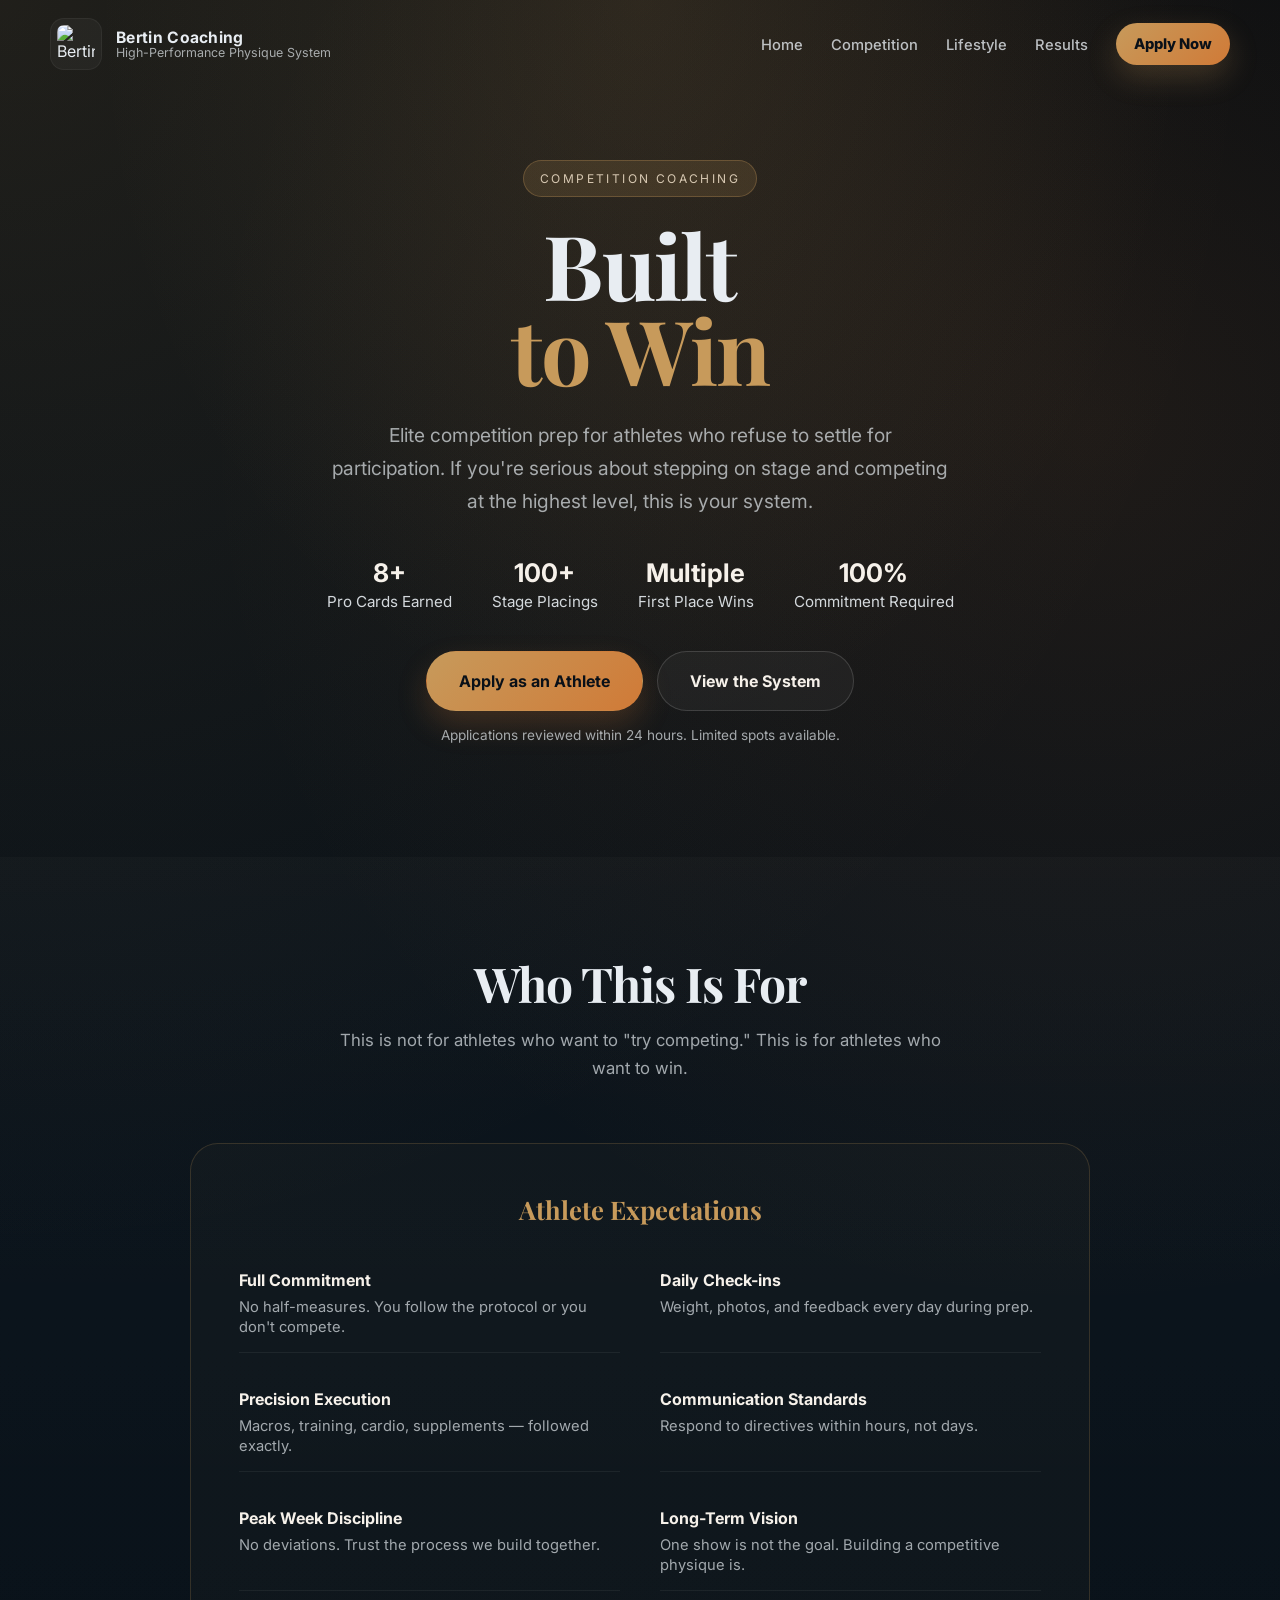
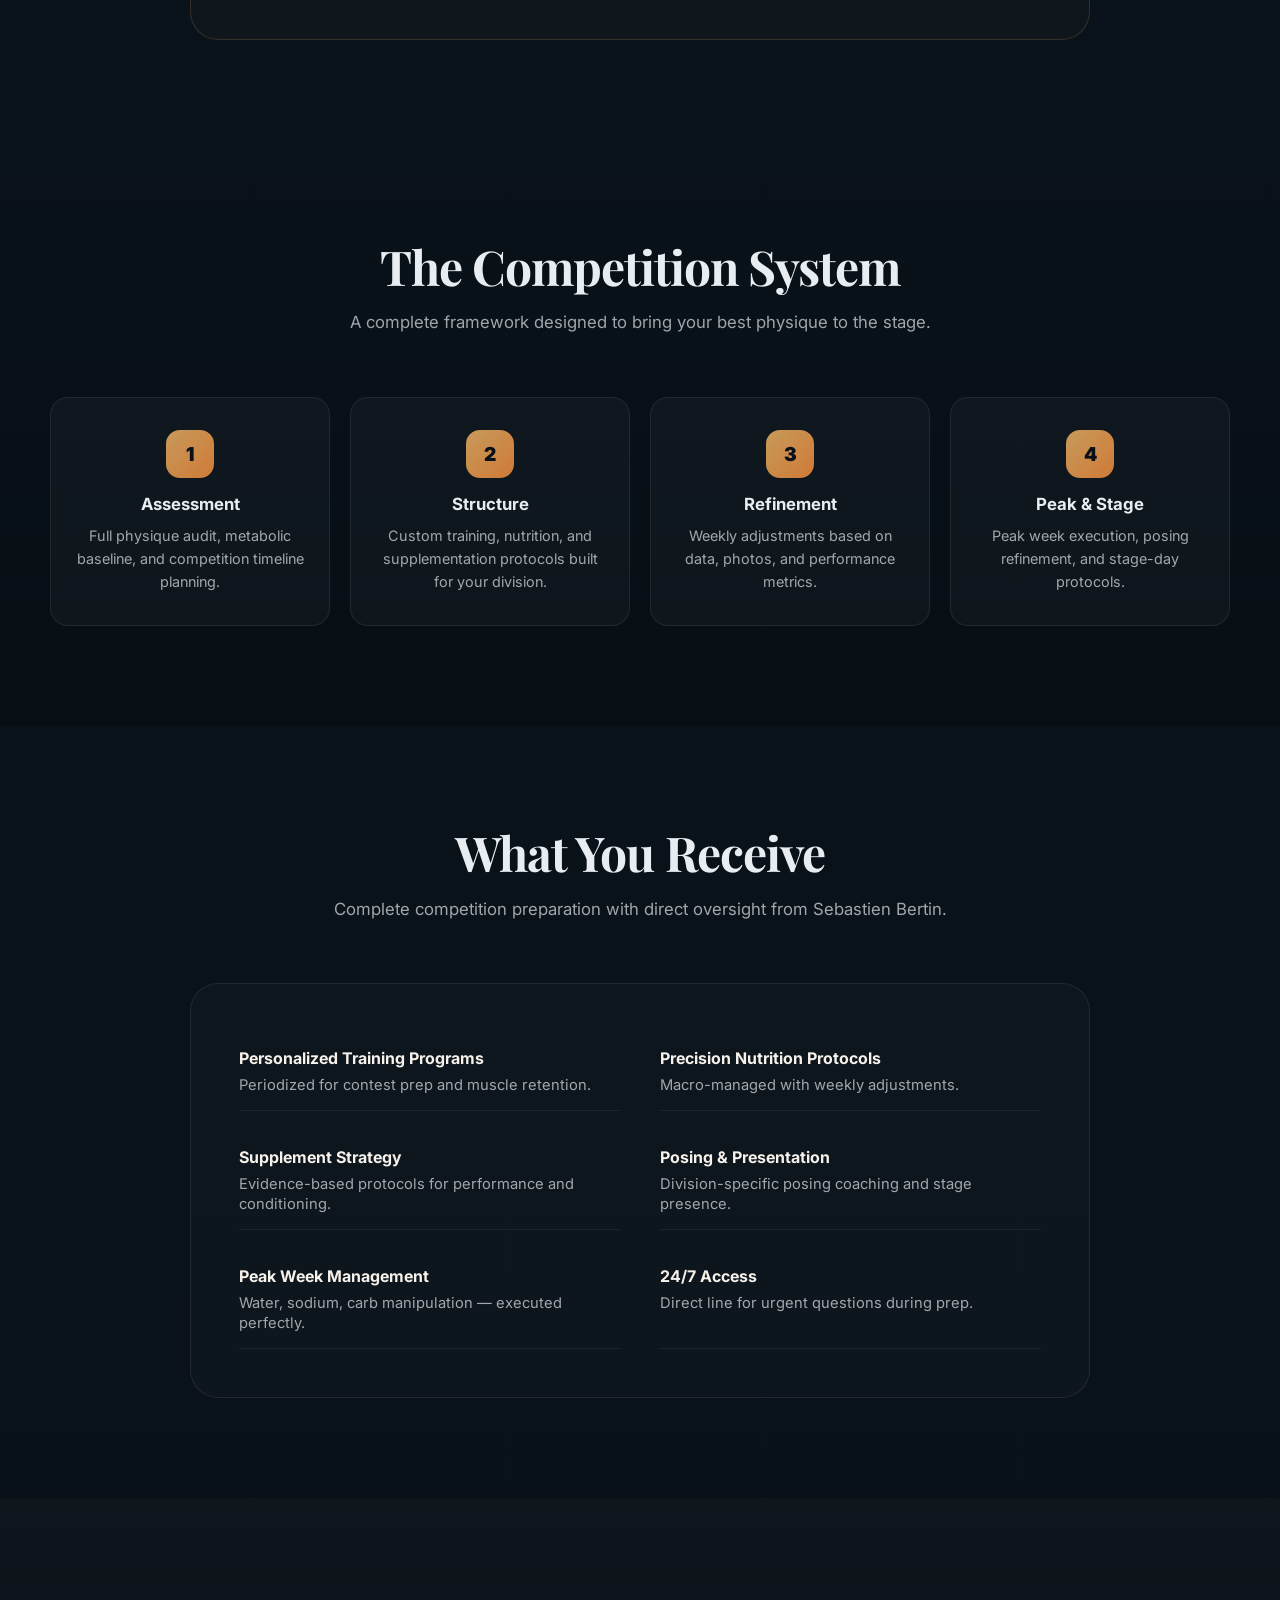
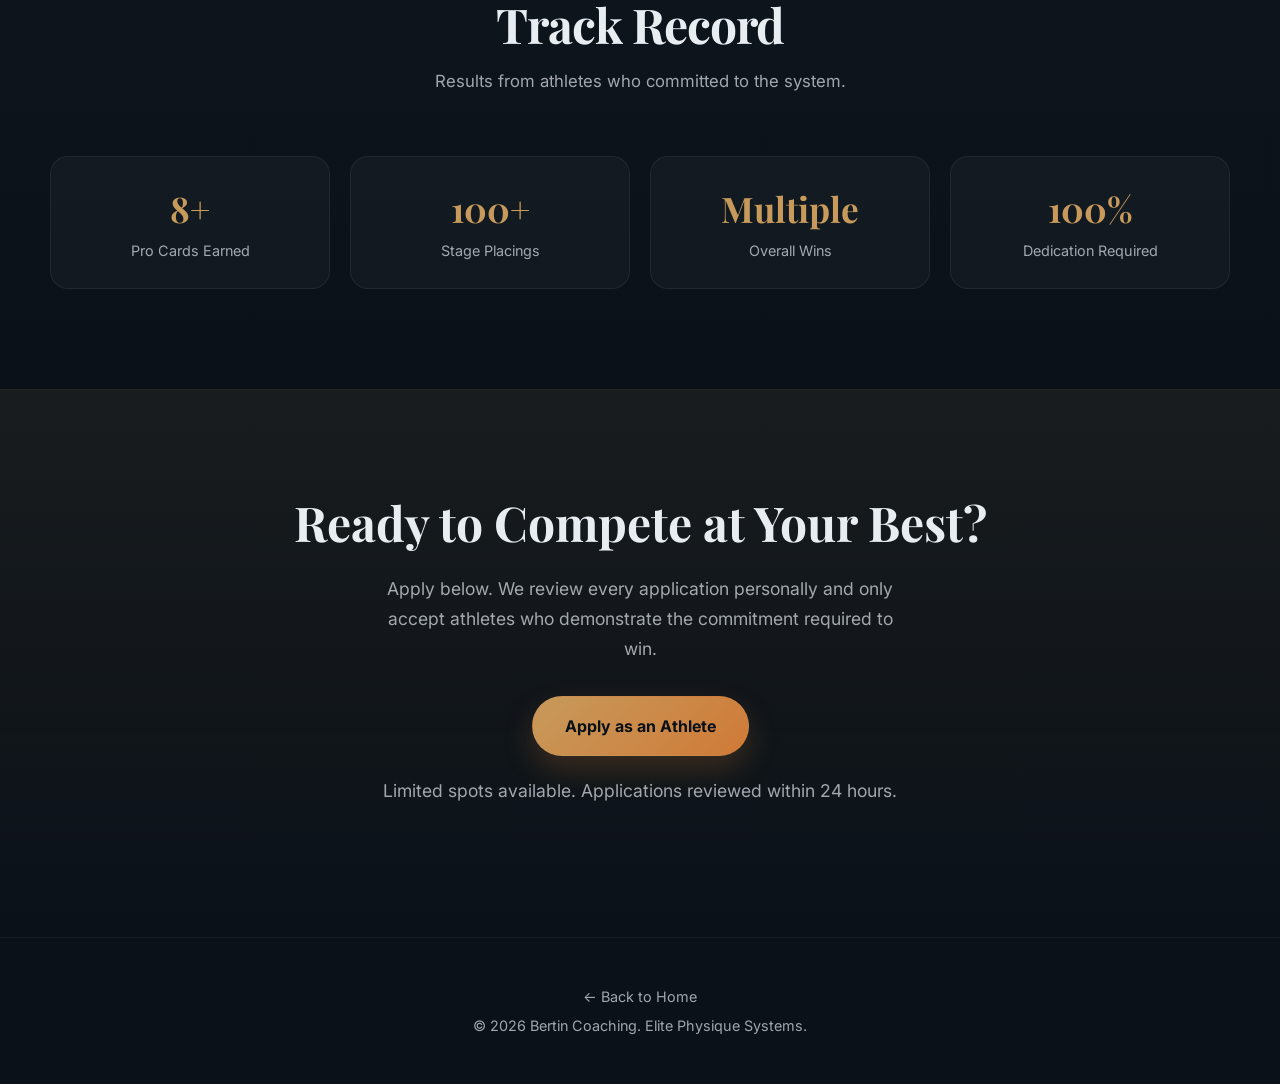
==== competition/index.html @ 65e05b38 "Homepage rewrite + new site structure Agent: Alfie Requested by: Lola Summary: Complete homepage rew" ====
<!DOCTYPE html>
<html lang="en">
<head>
  <meta charset="UTF-8" />
  <meta name="viewport" content="width=device-width, initial-scale=1.0" />
  <title>Competition Coaching | Bertin Coaching - Built to Win</title>
  <meta name="description" content="Elite competition prep coaching for athletes who want to win. Stage-ready results with direct oversight from Sebastien Bertin. Applications reviewed within 24 hours." />
  <link rel="preconnect" href="https://fonts.googleapis.com" />
  <link rel="preconnect" href="https://fonts.gstatic.com" crossorigin />
  <link href="https://fonts.googleapis.com/css2?family=Inter:wght@400;500;600;700;800&family=Playfair+Display:wght@600;700;800&display=swap" rel="stylesheet" />
  <style>
    :root {
      --bg: #071018;
      --bg-soft: #0d1821;
      --panel: #111f2b;
      --line: rgba(255,255,255,0.08);
      --cream: #f6f1ea;
      --sand: #d7c8b2;
      --text: #e8edf2;
      --muted: rgba(232,237,242,0.68);
      --gold: #c79a5b;
      --copper: #d07a37;
      --radius: 28px;
      --headline: 'Playfair Display',serif;
      --body: 'Inter',system-ui,sans-serif;
    }
    *,*::before,*::after{box-sizing:border-box}
    html{scroll-behavior:smooth}
    body{margin:0;font-family:var(--body);color:var(--text);background:radial-gradient(circle at top left,rgba(199,154,91,0.14),transparent 28%),radial-gradient(circle at 85% 10%,rgba(208,122,55,0.12),transparent 22%),linear-gradient(180deg,#050b10 0%,#09121a 30%,#0a1118 100%);overflow-x:hidden}
    img{display:block;width:100%;height:auto}
    a{color:inherit;text-decoration:none}
    button{font:inherit;cursor:pointer}
    .container{width:min(1180px,calc(100% - 40px));margin:0 auto}
    .nav{position:fixed;inset:0 0 auto 0;z-index:50;padding:18px 0;transition:background .25s,border-color .25s,box-shadow .25s}
    .nav.scrolled{background:rgba(7,16,24,0.92);backdrop-filter:blur(18px);box-shadow:0 10px 40px rgba(0,0,0,0.24);border-bottom:1px solid rgba(255,255,255,0.06)}
    .nav-inner{width:min(1180px,calc(100% - 40px));margin:0 auto;display:flex;align-items:center;justify-content:space-between;gap:18px}
    .logo{display:inline-flex;align-items:center;gap:14px;min-width:0}
    .logo img{width:52px;height:52px;object-fit:contain;border-radius:14px;background:rgba(255,255,255,0.04);padding:6px;border:1px solid rgba(255,255,255,0.05)}
    .brand-copy{display:flex;flex-direction:column;line-height:1.1;min-width:0}
    .brand-copy strong{font-size:0.98rem;letter-spacing:0.02em}
    .brand-copy span{font-size:0.78rem;color:var(--muted)}
    .nav-links{display:flex;align-items:center;gap:28px;list-style:none;margin:0;padding:0}
    .nav-links a{color:rgba(232,237,242,0.78);font-size:0.92rem;font-weight:500;transition:color .2s}
    .nav-links a:hover{color:var(--cream)}
    .nav-cta{display:inline-flex;align-items:center;justify-content:center;padding:12px 18px;border-radius:999px;background:linear-gradient(135deg,var(--gold),var(--copper));color:#091018!important;font-weight:800!important;box-shadow:0 12px 30px rgba(199,154,91,0.24)}
    .btn{display:inline-flex;align-items:center;justify-content:center;min-height:54px;padding:0 26px;border-radius:999px;border:1px solid transparent;font-weight:700;font-size:0.95rem;transition:transform .2s,box-shadow .2s,background .2s;text-align:center}
    .btn:hover{transform:translateY(-2px)}
    .btn-primary{background:linear-gradient(135deg,var(--gold),var(--copper));color:#091018;box-shadow:0 14px 30px rgba(208,122,55,0.22)}
    .btn-secondary{border-color:rgba(255,255,255,0.14);background:rgba(255,255,255,0.04);color:var(--cream)}
    .btn-large{min-height:60px;padding:0 32px;font-size:1rem}
    .hero{padding:160px 0 100px;text-align:center;position:relative;background:radial-gradient(ellipse at 50% 0%,rgba(199,154,91,0.12) 0%,transparent 60%)}
    .hero-eyebrow{display:inline-flex;align-items:center;gap:10px;padding:10px 16px;border-radius:999px;background:rgba(199,154,91,0.15);border:1px solid rgba(199,154,91,0.3);color:var(--sand);font-size:0.75rem;letter-spacing:0.2em;text-transform:uppercase;margin-bottom:24px}
    .hero h1{margin:0 auto;font-family:var(--headline);font-size:clamp(3rem,7vw,6rem);line-height:1;line-height:0.95;letter-spacing:-0.02em}
    .hero h1 span{display:block;color:var(--gold)}
    .hero-subheadline{margin:28px auto 0;max-width:620px;color:var(--muted);font-size:1.2rem;line-height:1.7}
    .proof-bar{display:flex;justify-content:center;gap:40px;margin:40px 0;font-size:0.95rem;color:rgba(232,237,242,0.9)}
    .proof-bar strong{color:var(--cream);font-weight:700;display:block;font-size:1.6rem;margin-bottom:4px}
    .hero-actions{display:flex;flex-wrap:wrap;justify-content:center;gap:14px;margin-top:20px}
    .hero-note{margin-top:16px;font-size:0.85rem;color:var(--muted)}
    .section{padding:100px 0}
    .section-alt{background:linear-gradient(180deg,rgba(255,255,255,0.02),rgba(255,255,255,0))}
    .section-dark{background:linear-gradient(180deg,rgba(5,11,16,0) 0%,rgba(5,11,16,0.5) 100%)}
    .section-head{text-align:center;margin-bottom:60px}
    .section-head h2{margin:0 0 16px;font-family:var(--headline);font-size:clamp(2rem,4vw,3rem);line-height:1.1;letter-spacing:-0.02em}
    .section-head p{margin:0 auto;max-width:620px;color:var(--muted);line-height:1.7;font-size:1.05rem}
    .expectations{border:1px solid rgba(199,154,91,0.2);border-radius:var(--radius);padding:48px;max-width:900px;margin:0 auto;background:rgba(199,154,91,0.03)}
    .expectations h3{font-family:var(--headline);font-size:1.6rem;margin:0 0 28px;color:var(--gold);text-align:center}
    .exp-grid{display:grid;grid-template-columns:1fr 1fr;gap:20px 40px}
    .exp-item{padding:16px 0;border-bottom:1px solid rgba(255,255,255,0.06)}
    .exp-item strong{display:block;color:var(--cream);margin-bottom:6px;font-size:1rem}
    .exp-item span{color:var(--muted);font-size:0.92rem}
    .system-grid{display:grid;grid-template-columns:repeat(4,1fr);gap:20px}
    .system-card{padding:32px 24px;border-radius:18px;background:rgba(255,255,255,0.03);border:1px solid rgba(255,255,255,0.08);text-align:center}
    .system-card .num{width:48px;height:48px;margin:0 auto 16px;border-radius:14px;background:linear-gradient(135deg,var(--gold),var(--copper));color:#091018;font-weight:900;font-size:1.2rem;display:flex;align-items:center;justify-content:center}
    .system-card h3{margin:0 0 10px;font-size:1.05rem;font-weight:700}
    .system-card p{margin:0;color:var(--muted);font-size:0.9rem;line-height:1.6}
    .results-grid{display:grid;grid-template-columns:repeat(4,1fr);gap:20px;text-align:center;margin-top:40px}
    .result-item{padding:28px 20px;border-radius:18px;background:rgba(255,255,255,0.03);border:1px solid rgba(255,255,255,0.06)}
    .result-item strong{display:block;font-size:2.2rem;color:var(--gold);margin-bottom:8px;font-family:var(--headline)}
    .result-item span{color:var(--muted);font-size:0.9rem}
    .final-cta{padding:100px 0;text-align:center;background:linear-gradient(180deg,rgba(199,154,91,0.08) 0%,transparent 100%);border-top:1px solid rgba(199,154,91,0.15)}
    .final-cta h2{font-family:var(--headline);font-size:clamp(2rem,4vw,3rem);margin:0 0 20px}
    .final-cta p{max-width:520px;margin:0 auto 32px;color:var(--muted);font-size:1.1rem;line-height:1.7}
    footer{padding:50px 0;text-align:center;border-top:1px solid rgba(255,255,255,0.06)}
    footer p{margin:0;color:var(--muted);font-size:0.9rem}
    @media(max-width:900px){.nav-links{display:none}.menu-btn{display:flex}.exp-grid{grid-template-columns:1fr}.system-grid{grid-template-columns:1fr 1fr}.results-grid{grid-template-columns:1fr 1fr}.proof-bar{flex-direction:column;gap:20px}}
    @media(max-width:600px){.system-grid{grid-template-columns:1fr}.results-grid{grid-template-columns:1fr}.expectations{padding:32px 24px}}
  </style>
</head>
<body>
  <nav class="nav" id="nav">
    <div class="nav-inner">
      <a href="/" class="logo">
        <img src="https://assets.cdn.filesafe.space/7BACHlimOjRa4xMD4hlh/media/6939dab5169a42da3a275396.jpeg" alt="Bertin Coaching">
        <div class="brand-copy"><strong>Bertin Coaching</strong><span>High-Performance Physique System</span></div>
      </a>
      <ul class="nav-links">
        <li><a href="/">Home</a></li>
        <li><a href="/competition">Competition</a></li>
        <li><a href="/lifestyle">Lifestyle</a></li>
        <li><a href="/results">Results</a></li>
        <li><a href="#apply" class="nav-cta">Apply Now</a></li>
      </ul>
    </div>
  </nav>

  <section class="hero">
    <div class="container">
      <div class="hero-eyebrow">Competition Coaching</div>
      <h1>Built <span>to Win</span></h1>
      <p class="hero-subheadline">Elite competition prep for athletes who refuse to settle for participation. If you're serious about stepping on stage and competing at the highest level, this is your system.</p>
      <div class="proof-bar">
        <div><strong>8+</strong> Pro Cards Earned</div>
        <div><strong>100+</strong> Stage Placings</div>
        <div><strong>Multiple</strong> First Place Wins</div>
        <div><strong>100%</strong> Commitment Required</div>
      </div>
      <div class="hero-actions">
        <a href="https://bertincoaching.com/athletes-application-form" class="btn btn-primary btn-large">Apply as an Athlete</a>
        <a href="#system" class="btn btn-secondary btn-large">View the System</a>
      </div>
      <p class="hero-note">Applications reviewed within 24 hours. Limited spots available.</p>
    </div>
  </section>

  <section class="section section-alt">
    <div class="container">
      <div class="section-head">
        <h2>Who This Is For</h2>
        <p>This is not for athletes who want to "try competing." This is for athletes who want to win.</p>
      </div>
      <div class="expectations">
        <h3>Athlete Expectations</h3>
        <div class="exp-grid">
          <div class="exp-item">
            <strong>Full Commitment</strong>
            <span>No half-measures. You follow the protocol or you don't compete.</span>
          </div>
          <div class="exp-item">
            <strong>Daily Check-ins</strong>
            <span>Weight, photos, and feedback every day during prep.</span>
          </div>
          <div class="exp-item">
            <strong>Precision Execution</strong>
            <span>Macros, training, cardio, supplements — followed exactly.</span>
          </div>
          <div class="exp-item">
            <strong>Communication Standards</strong>
            <span>Respond to directives within hours, not days.</span>
          </div>
          <div class="exp-item">
            <strong>Peak Week Discipline</strong>
            <span>No deviations. Trust the process we build together.</span>
          </div>
          <div class="exp-item">
            <strong>Long-Term Vision</strong>
            <span>One show is not the goal. Building a competitive physique is.</span>
          </div>
        </div>
      </div>
    </div>
  </section>

  <section class="section section-dark" id="system">
    <div class="container">
      <div class="section-head">
        <h2>The Competition System</h2>
        <p>A complete framework designed to bring your best physique to the stage.</p>
      </div>
      <div class="system-grid">
        <div class="system-card">
          <div class="num">1</div>
          <h3>Assessment</h3>
          <p>Full physique audit, metabolic baseline, and competition timeline planning.</p>
        </div>
        <div class="system-card">
          <div class="num">2</div>
          <h3>Structure</h3>
          <p>Custom training, nutrition, and supplementation protocols built for your division.</p>
        </div>
        <div class="system-card">
          <div class="num">3</div>
          <h3>Refinement</h3>
          <p>Weekly adjustments based on data, photos, and performance metrics.</p>
        </div>
        <div class="system-card">
          <div class="num">4</div>
          <h3>Peak &amp; Stage</h3>
          <p>Peak week execution, posing refinement, and stage-day protocols.</p>
        </div>
      </div>
    </div>
  </section>

  <section class="section">
    <div class="container">
      <div class="section-head">
        <h2>What You Receive</h2>
        <p>Complete competition preparation with direct oversight from Sebastien Bertin.</p>
      </div>
      <div class="expectations" style="background:rgba(255,255,255,0.02);border-color:var(--line);">
        <div class="exp-grid">
          <div class="exp-item"><strong>Personalized Training Programs</strong><span>Periodized for contest prep and muscle retention.</span></div>
          <div class="exp-item"><strong>Precision Nutrition Protocols</strong><span>Macro-managed with weekly adjustments.</span></div>
          <div class="exp-item"><strong>Supplement Strategy</strong><span>Evidence-based protocols for performance and conditioning.</span></div>
          <div class="exp-item"><strong>Posing &amp; Presentation</strong><span>Division-specific posing coaching and stage presence.</span></div>
          <div class="exp-item"><strong>Peak Week Management</strong><span>Water, sodium, carb manipulation — executed perfectly.</span></div>
          <div class="exp-item"><strong>24/7 Access</strong><span>Direct line for urgent questions during prep.</span></div>
        </div>
      </div>
    </div>
  </section>

  <section class="section section-alt">
    <div class="container">
      <div class="section-head">
        <h2>Track Record</h2>
        <p>Results from athletes who committed to the system.</p>
      </div>
      <div class="results-grid">
        <div class="result-item"><strong>8+</strong><span>Pro Cards Earned</span></div>
        <div class="result-item"><strong>100+</strong><span>Stage Placings</span></div>
        <div class="result-item"><strong>Multiple</strong><span>Overall Wins</span></div>
        <div class="result-item"><strong>100%</strong><span>Dedication Required</span></div>
      </div>
    </div>
  </section>

  <section class="final-cta" id="apply">
    <div class="container">
      <h2>Ready to Compete at Your Best?</h2>
      <p>Apply below. We review every application personally and only accept athletes who demonstrate the commitment required to win.</p>
      <a href="https://bertincoaching.com/athletes-application-form" class="btn btn-primary btn-large">Apply as an Athlete</a>
      <p class="hero-note" style="margin-top:20px;">Limited spots available. Applications reviewed within 24 hours.</p>
    </div>
  </section>

  <footer>
    <div class="container">
      <p><a href="/">← Back to Home</a></p>
      <p style="margin-top:12px;">&copy; 2026 Bertin Coaching. Elite Physique Systems.</p>
    </div>
  </footer>

  <script>
    window.addEventListener('scroll',()=>{document.getElementById('nav').classList.toggle('scrolled',window.scrollY>20)});
  </script>
</body>
</html>
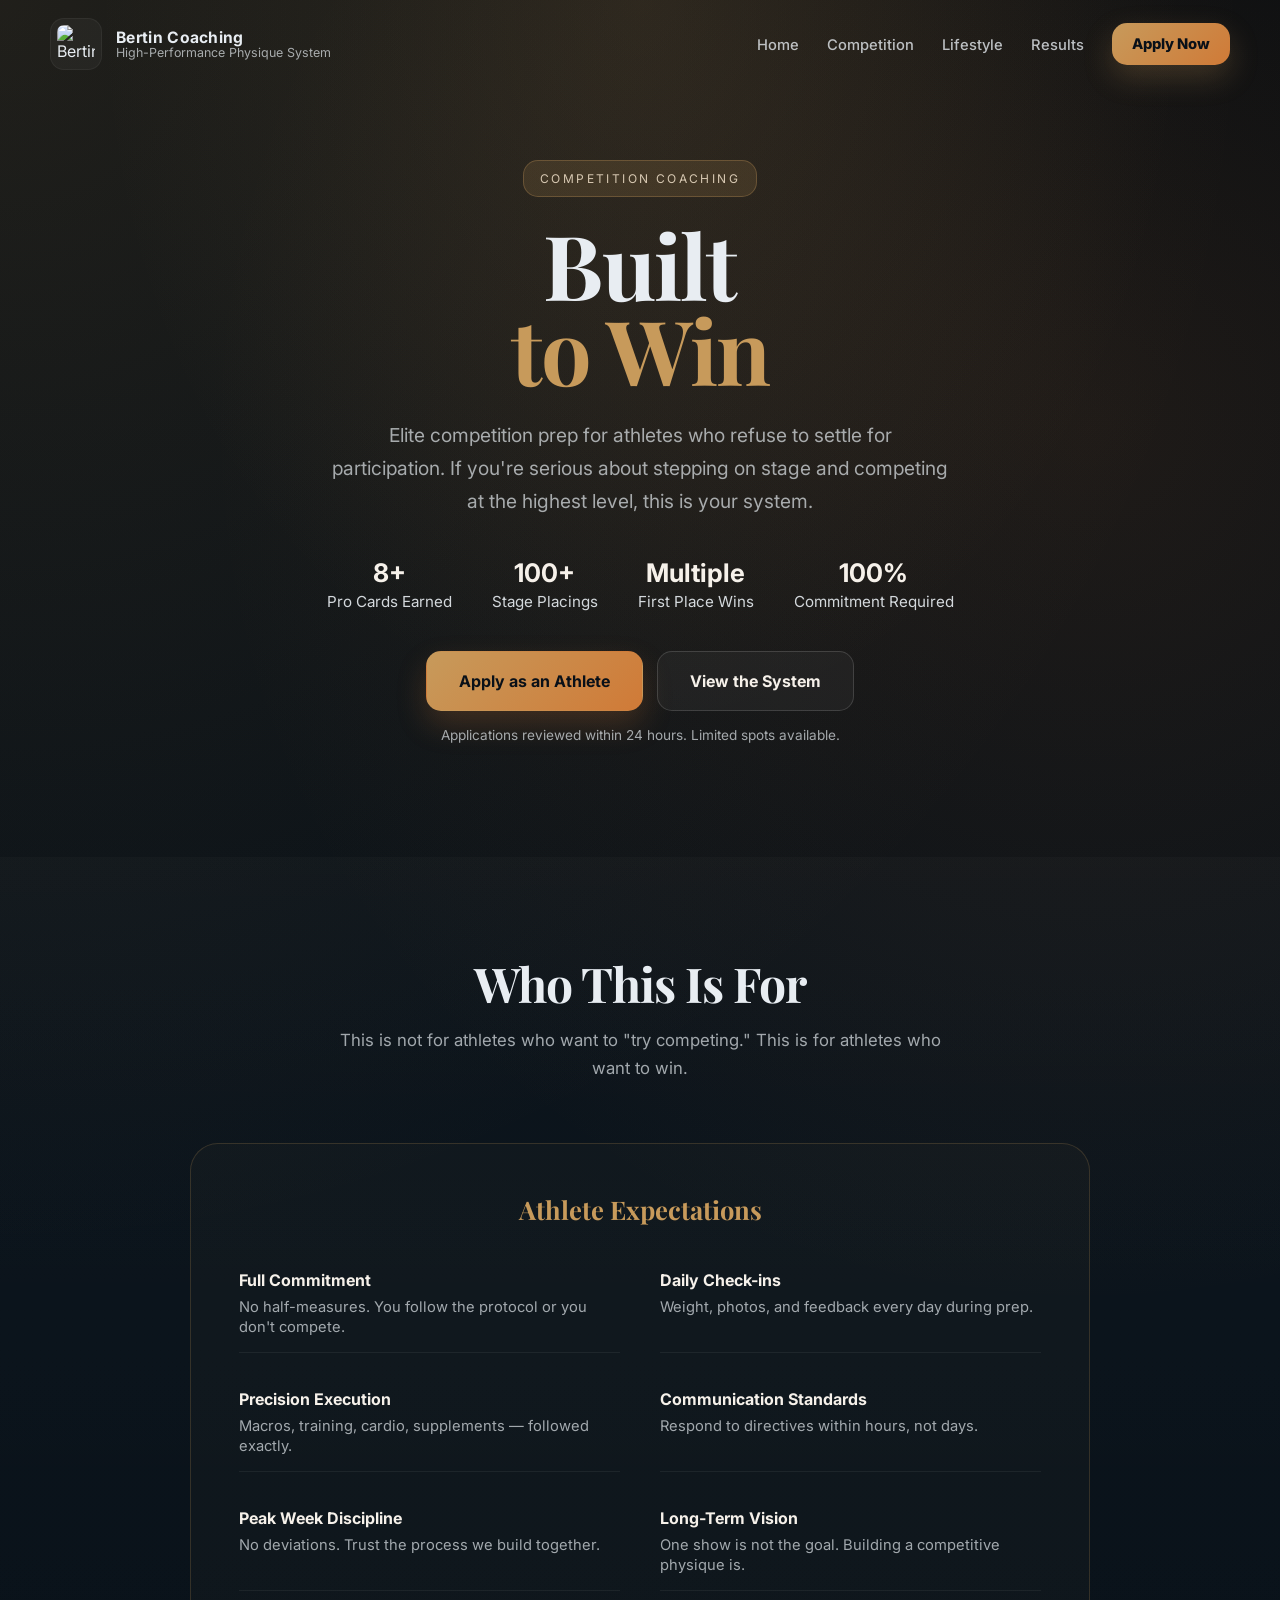
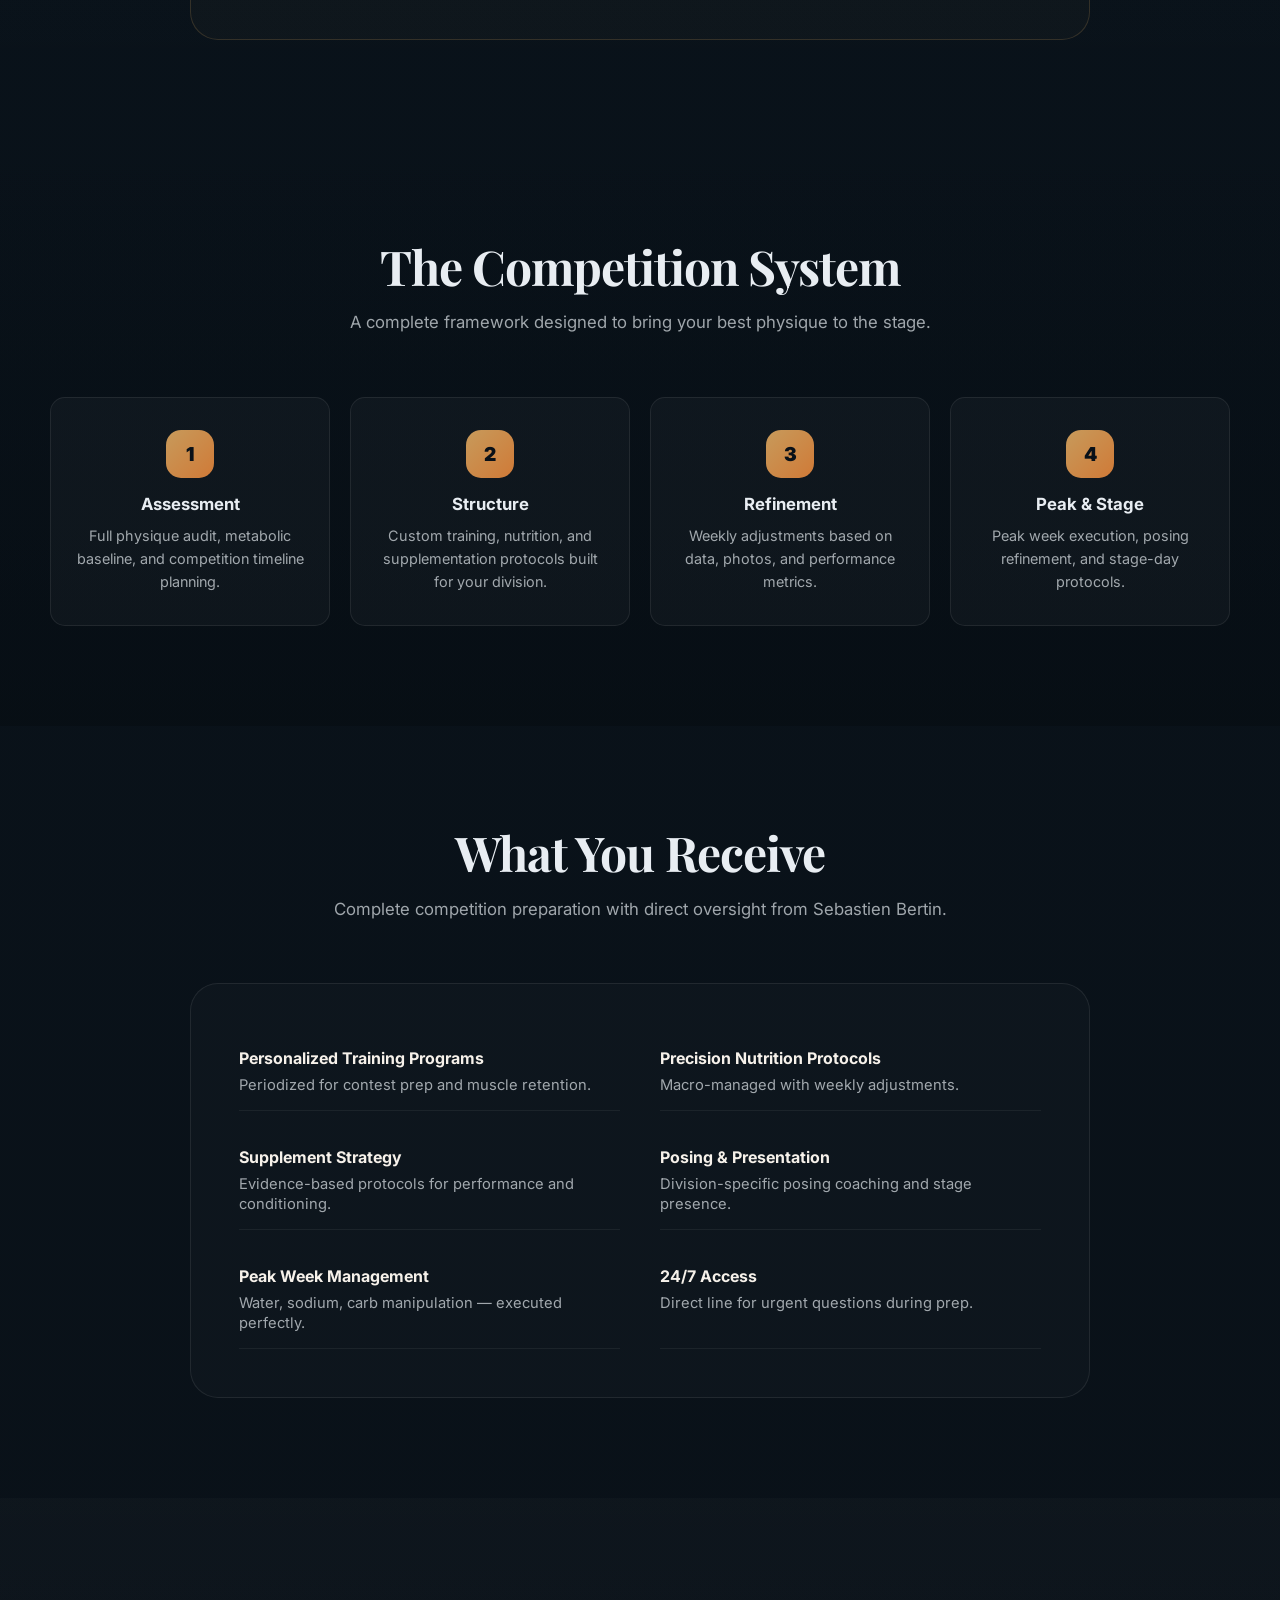
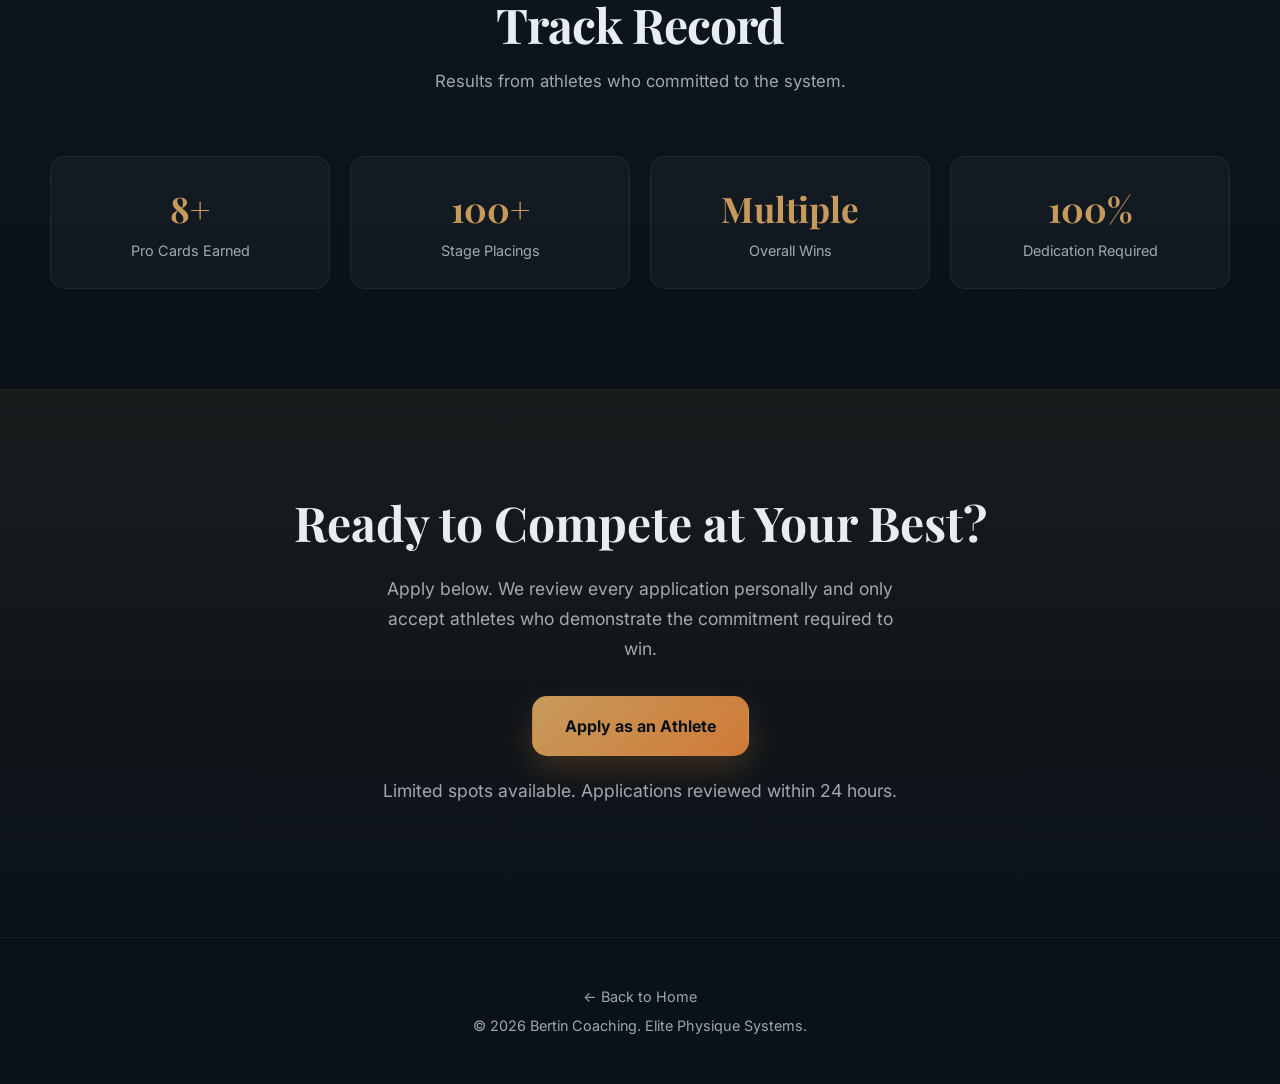
==== commit 3773b7cb: "Lifestyle page + mobile menu + button radius fixes Agent: Alfie Requested by: Lola Summary: Full lif" ====
--- a/competition/index.html
+++ b/competition/index.html
@@ -42,14 +42,14 @@
     .nav-links{display:flex;align-items:center;gap:28px;list-style:none;margin:0;padding:0}
     .nav-links a{color:rgba(232,237,242,0.78);font-size:0.92rem;font-weight:500;transition:color .2s}
     .nav-links a:hover{color:var(--cream)}
-    .nav-cta{display:inline-flex;align-items:center;justify-content:center;padding:12px 18px;border-radius:999px;background:linear-gradient(135deg,var(--gold),var(--copper));color:#091018!important;font-weight:800!important;box-shadow:0 12px 30px rgba(199,154,91,0.24)}
-    .btn{display:inline-flex;align-items:center;justify-content:center;min-height:54px;padding:0 26px;border-radius:999px;border:1px solid transparent;font-weight:700;font-size:0.95rem;transition:transform .2s,box-shadow .2s,background .2s;text-align:center}
+    .nav-cta{display:inline-flex;align-items:center;justify-content:center;padding:12px 20px;border-radius:15px;background:linear-gradient(135deg,var(--gold),var(--copper));color:#091018!important;font-weight:800!important;box-shadow:0 12px 30px rgba(199,154,91,0.24)}
+    .btn{display:inline-flex;align-items:center;justify-content:center;min-height:54px;padding:0 26px;border-radius:15px;border:1px solid transparent;font-weight:700;font-size:0.95rem;transition:transform .2s,box-shadow .2s,background .2s;text-align:center}
     .btn:hover{transform:translateY(-2px)}
     .btn-primary{background:linear-gradient(135deg,var(--gold),var(--copper));color:#091018;box-shadow:0 14px 30px rgba(208,122,55,0.22)}
     .btn-secondary{border-color:rgba(255,255,255,0.14);background:rgba(255,255,255,0.04);color:var(--cream)}
     .btn-large{min-height:60px;padding:0 32px;font-size:1rem}
     .hero{padding:160px 0 100px;text-align:center;position:relative;background:radial-gradient(ellipse at 50% 0%,rgba(199,154,91,0.12) 0%,transparent 60%)}
-    .hero-eyebrow{display:inline-flex;align-items:center;gap:10px;padding:10px 16px;border-radius:999px;background:rgba(199,154,91,0.15);border:1px solid rgba(199,154,91,0.3);color:var(--sand);font-size:0.75rem;letter-spacing:0.2em;text-transform:uppercase;margin-bottom:24px}
+    .hero-eyebrow{display:inline-flex;align-items:center;gap:10px;padding:10px 16px;border-radius:15px;background:rgba(199,154,91,0.15);border:1px solid rgba(199,154,91,0.3);color:var(--sand);font-size:0.75rem;letter-spacing:0.2em;text-transform:uppercase;margin-bottom:24px}
     .hero h1{margin:0 auto;font-family:var(--headline);font-size:clamp(3rem,7vw,6rem);line-height:1;line-height:0.95;letter-spacing:-0.02em}
     .hero h1 span{display:block;color:var(--gold)}
     .hero-subheadline{margin:28px auto 0;max-width:620px;color:var(--muted);font-size:1.2rem;line-height:1.7}
@@ -70,14 +70,20 @@
     .exp-item strong{display:block;color:var(--cream);margin-bottom:6px;font-size:1rem}
     .exp-item span{color:var(--muted);font-size:0.92rem}
     .system-grid{display:grid;grid-template-columns:repeat(4,1fr);gap:20px}
-    .system-card{padding:32px 24px;border-radius:18px;background:rgba(255,255,255,0.03);border:1px solid rgba(255,255,255,0.08);text-align:center}
-    .system-card .num{width:48px;height:48px;margin:0 auto 16px;border-radius:14px;background:linear-gradient(135deg,var(--gold),var(--copper));color:#091018;font-weight:900;font-size:1.2rem;display:flex;align-items:center;justify-content:center}
+    .system-card{padding:32px 24px;border-radius:15px;background:rgba(255,255,255,0.03);border:1px solid rgba(255,255,255,0.08);text-align:center}
+    .system-card .num{width:48px;height:48px;margin:0 auto 16px;border-radius:15px;background:linear-gradient(135deg,var(--gold),var(--copper));color:#091018;font-weight:900;font-size:1.2rem;display:flex;align-items:center;justify-content:center}
     .system-card h3{margin:0 0 10px;font-size:1.05rem;font-weight:700}
     .system-card p{margin:0;color:var(--muted);font-size:0.9rem;line-height:1.6}
     .results-grid{display:grid;grid-template-columns:repeat(4,1fr);gap:20px;text-align:center;margin-top:40px}
-    .result-item{padding:28px 20px;border-radius:18px;background:rgba(255,255,255,0.03);border:1px solid rgba(255,255,255,0.06)}
+    .result-item{padding:28px 20px;border-radius:15px;background:rgba(255,255,255,0.03);border:1px solid rgba(255,255,255,0.06)}
     .result-item strong{display:block;font-size:2.2rem;color:var(--gold);margin-bottom:8px;font-family:var(--headline)}
     .result-item span{color:var(--muted);font-size:0.9rem}
+    .menu-btn{display:none;width:44px;height:44px;border-radius:12px;border:1px solid rgba(255,255,255,0.08);background:rgba(255,255,255,0.03);color:var(--cream);flex-direction:column;justify-content:center;align-items:center;gap:4px;padding:0}
+    .menu-btn span{display:block;width:20px;height:2px;border-radius:2px;background:currentColor}
+    .mobile-menu{display:none;position:fixed;top:80px;left:20px;right:20px;background:rgba(7,16,24,0.98);border:1px solid var(--line);border-radius:15px;padding:20px;z-index:100}
+    .mobile-menu.active{display:block}
+    .mobile-menu a{display:block;padding:14px 0;color:var(--text);font-size:1rem;border-bottom:1px solid rgba(255,255,255,0.06)}
+    .mobile-menu a:last-child{border-bottom:none}
     .final-cta{padding:100px 0;text-align:center;background:linear-gradient(180deg,rgba(199,154,91,0.08) 0%,transparent 100%);border-top:1px solid rgba(199,154,91,0.15)}
     .final-cta h2{font-family:var(--headline);font-size:clamp(2rem,4vw,3rem);margin:0 0 20px}
     .final-cta p{max-width:520px;margin:0 auto 32px;color:var(--muted);font-size:1.1rem;line-height:1.7}
@@ -101,6 +107,14 @@
         <li><a href="/results">Results</a></li>
         <li><a href="#apply" class="nav-cta">Apply Now</a></li>
       </ul>
+      <button class="menu-btn" id="menuBtn" aria-label="Open menu"><span></span><span></span><span></span></button>
+    </div>
+    <div class="mobile-menu" id="mobileMenu">
+      <a href="/">Home</a>
+      <a href="/competition">Competition</a>
+      <a href="/lifestyle">Lifestyle</a>
+      <a href="/results">Results</a>
+      <a href="#apply">Apply Now</a>
     </div>
   </nav>
 
@@ -244,6 +258,10 @@
 
   <script>
     window.addEventListener('scroll',()=>{document.getElementById('nav').classList.toggle('scrolled',window.scrollY>20)});
+    const menuBtn=document.getElementById('menuBtn');
+    const mobileMenu=document.getElementById('mobileMenu');
+    menuBtn.addEventListener('click',()=>{mobileMenu.classList.toggle('active')});
+    document.addEventListener('click',(e)=>{if(!mobileMenu.contains(e.target)&&!menuBtn.contains(e.target))mobileMenu.classList.remove('active')});
   </script>
 </body>
 </html>
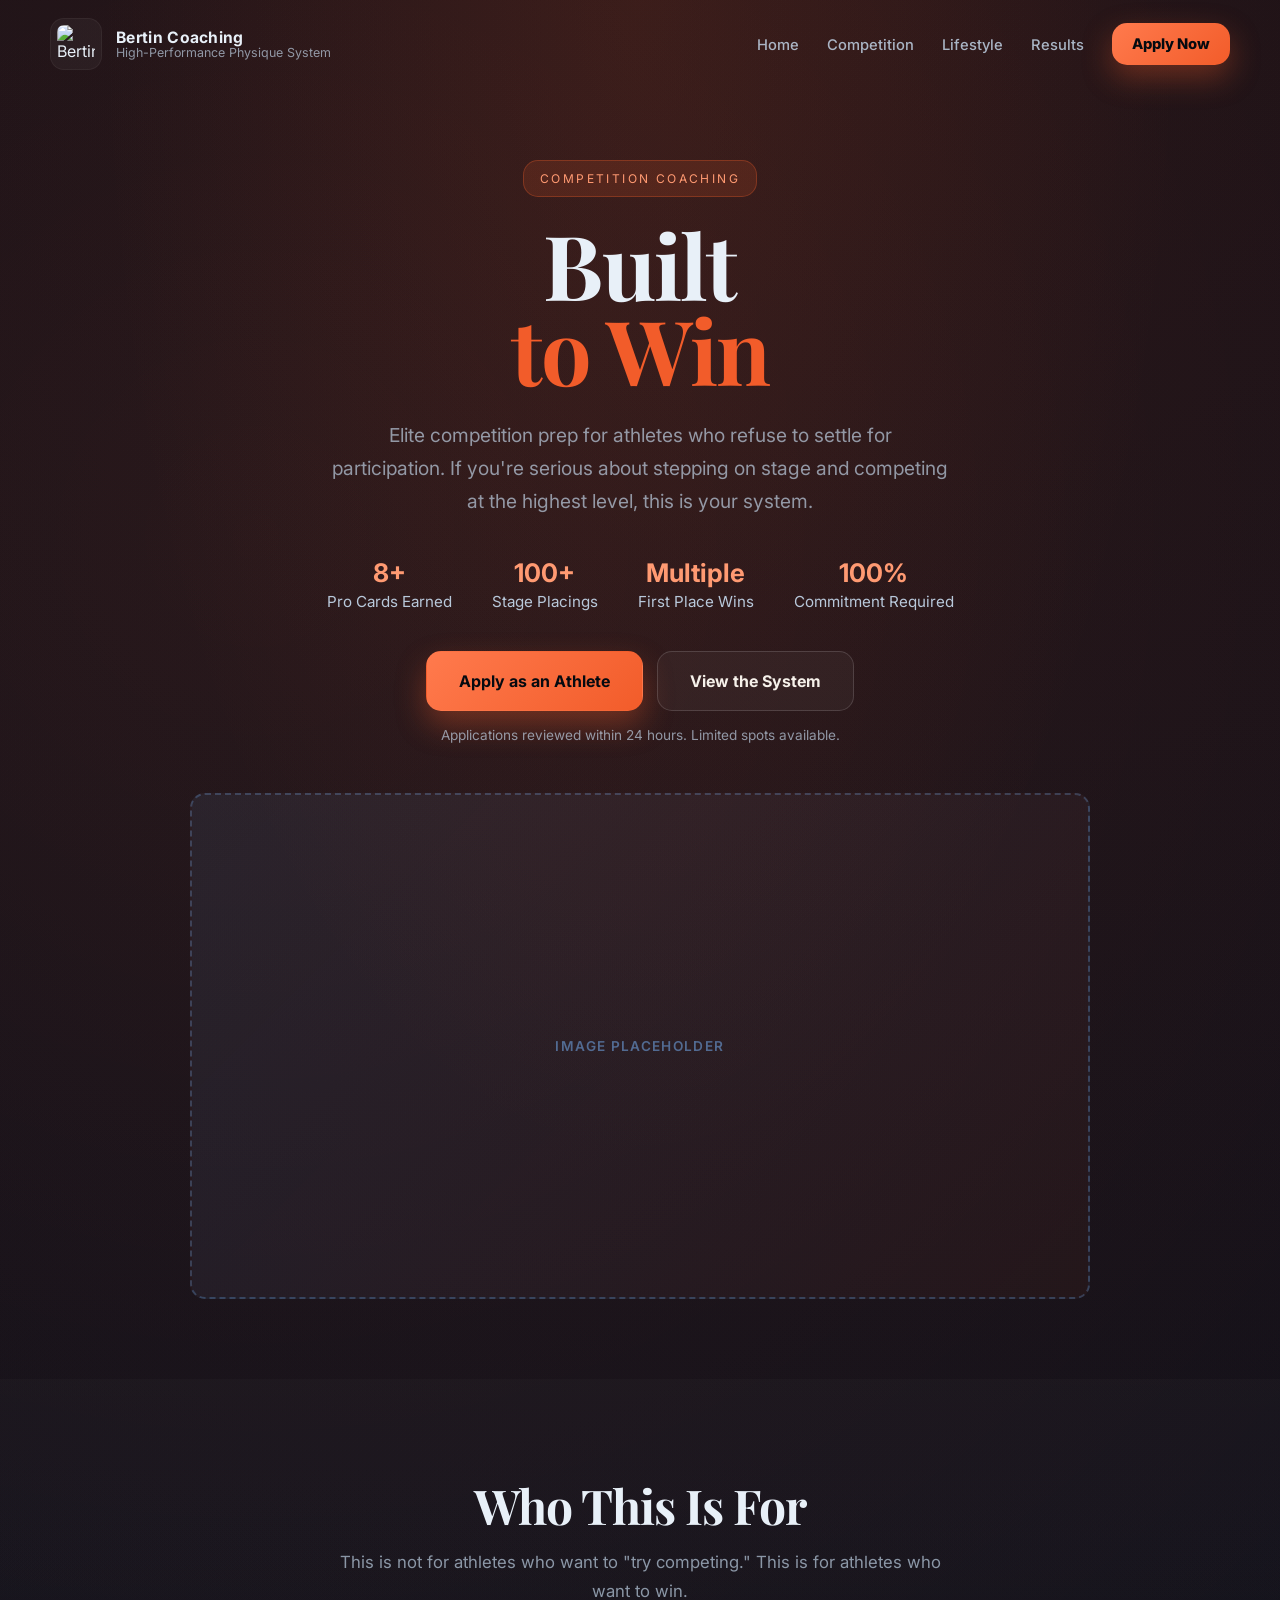
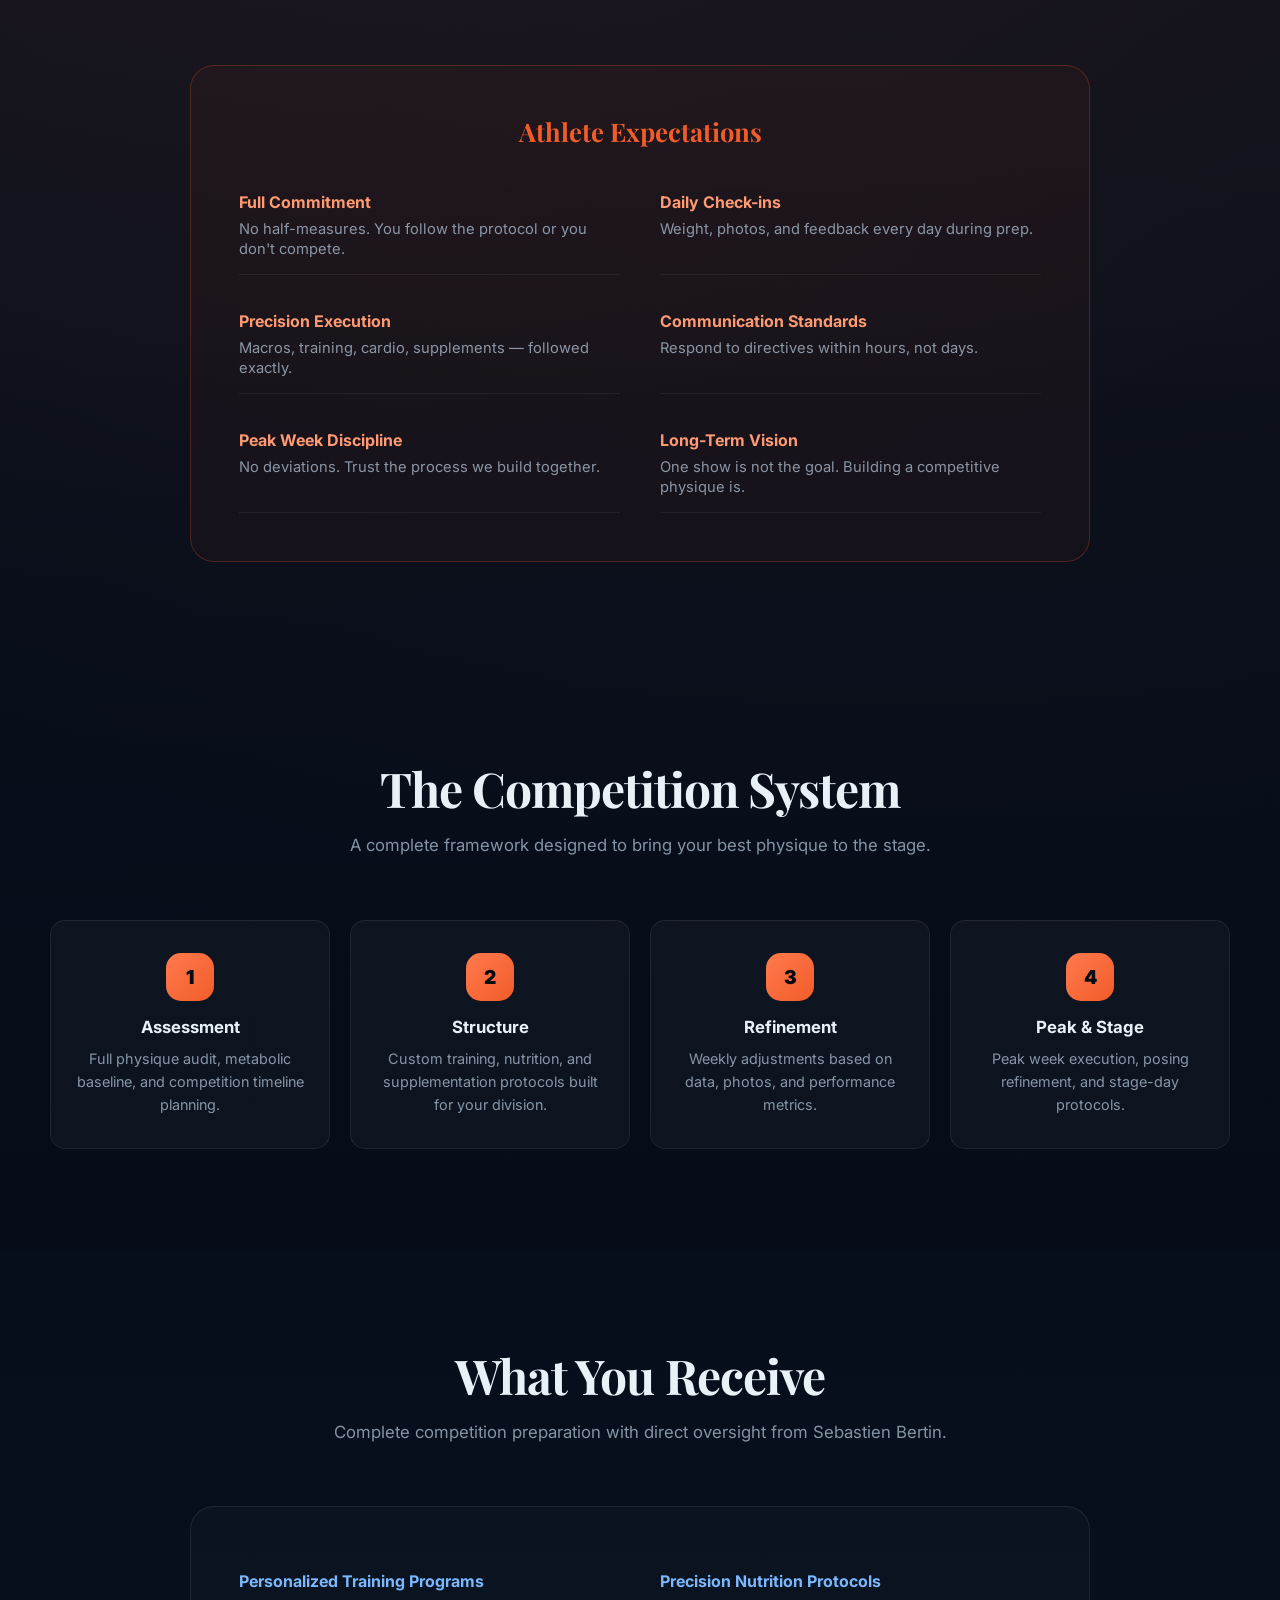
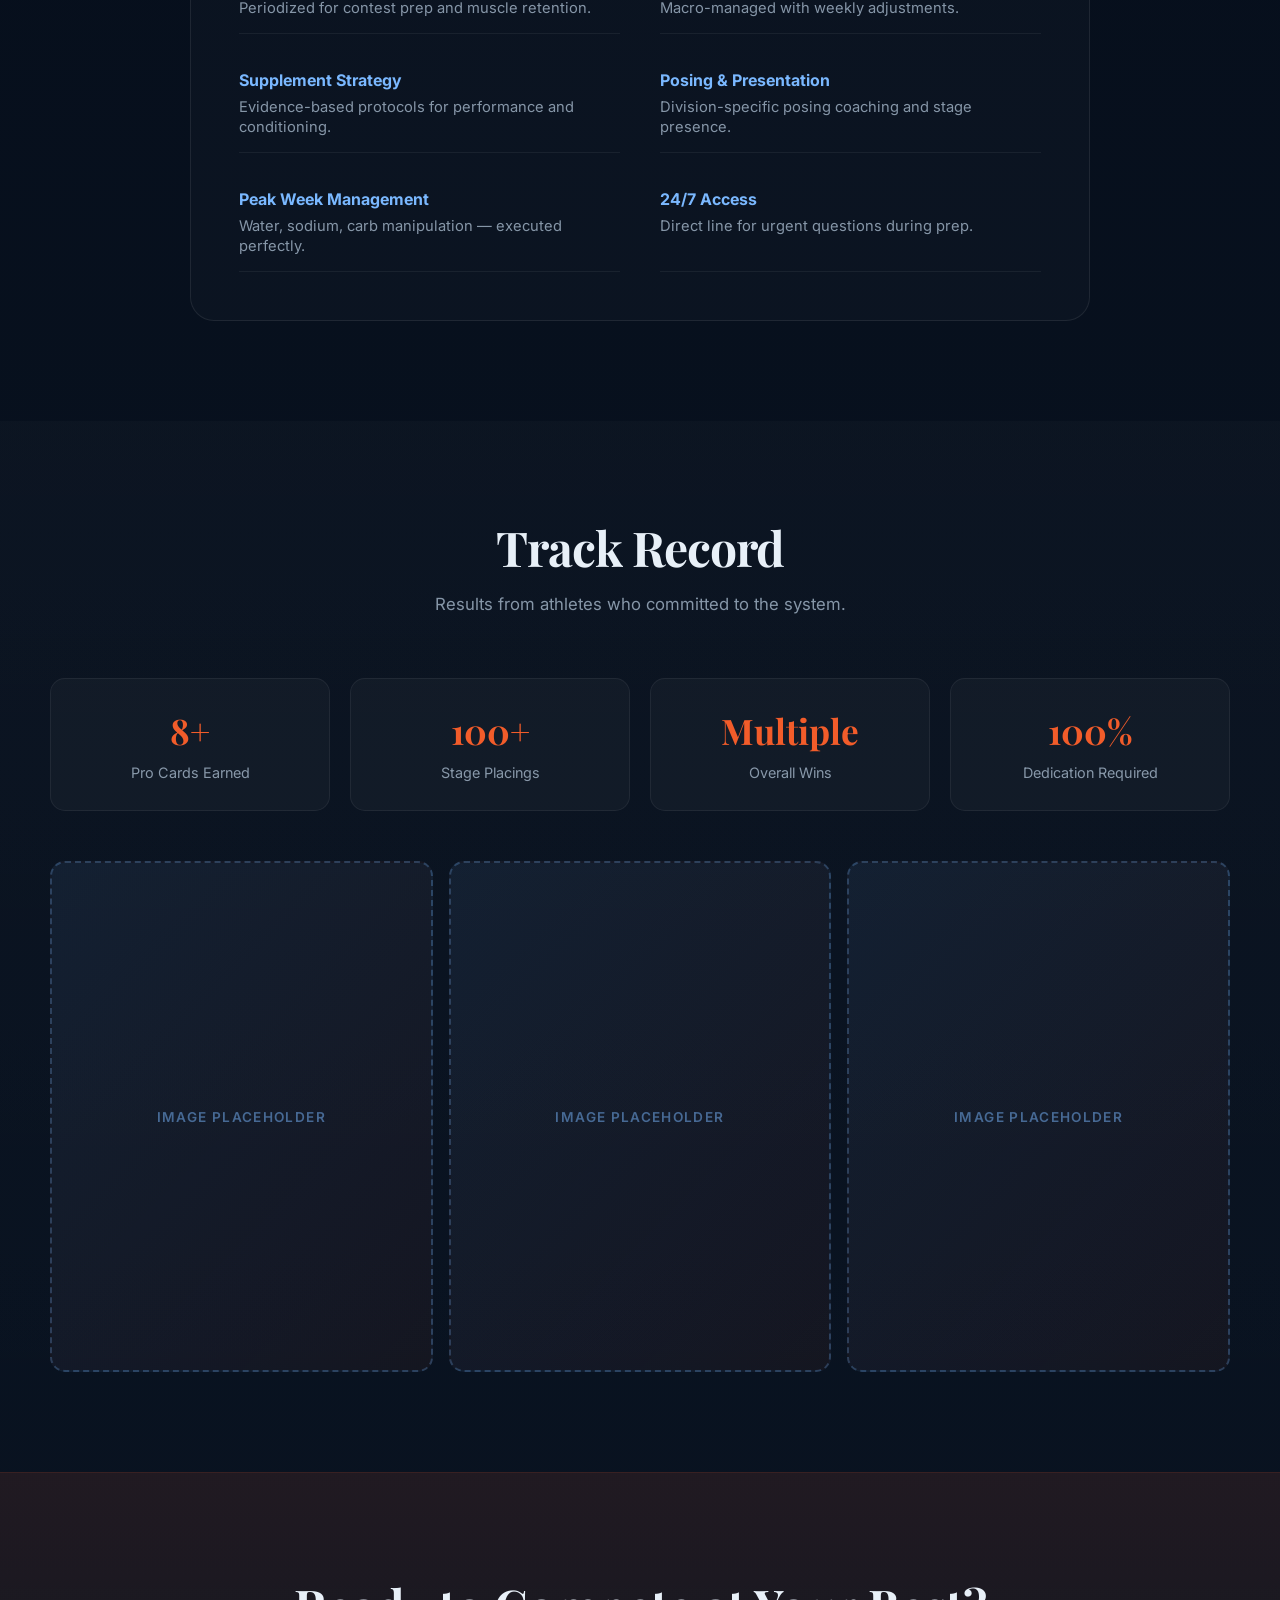
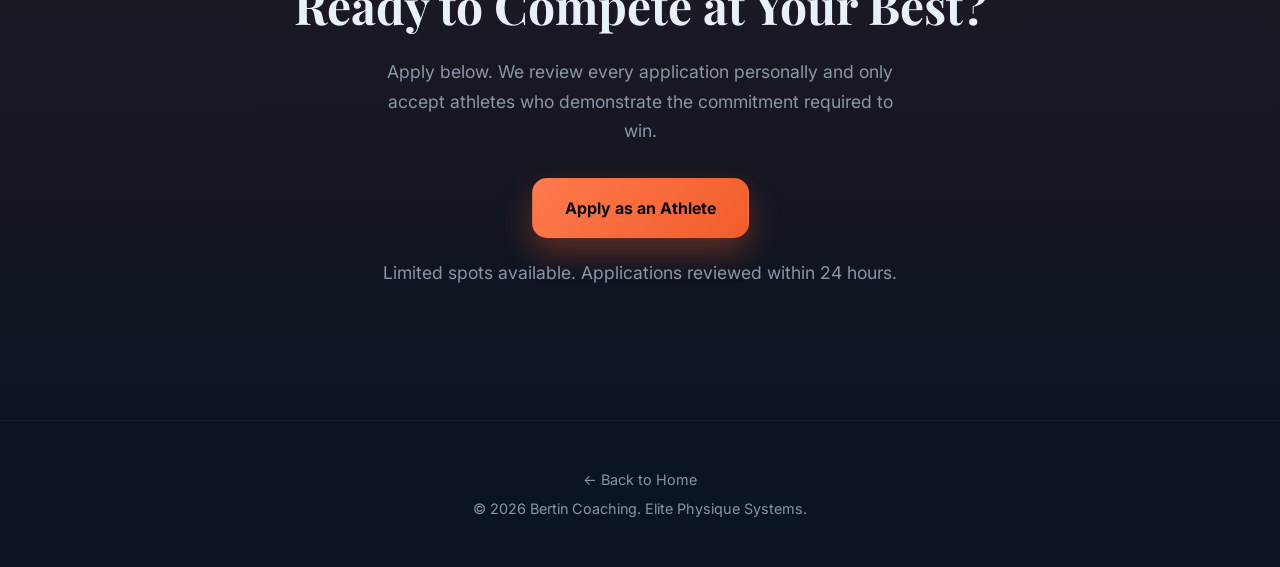
==== commit 677fd49b: "PC orange color scheme + image placeholders Agent: Alfie Requested by: Lola Summary: Updated entire " ====
--- a/competition/index.html
+++ b/competition/index.html
@@ -4,35 +4,35 @@
   <meta charset="UTF-8" />
   <meta name="viewport" content="width=device-width, initial-scale=1.0" />
   <title>Competition Coaching | Bertin Coaching - Built to Win</title>
-  <meta name="description" content="Elite competition prep coaching for athletes who want to win. Stage-ready results with direct oversight from Sebastien Bertin. Applications reviewed within 24 hours." />
+  <meta name="description" content="Elite competition prep coaching for athletes who want to win. Stage-ready results with direct oversight from Sebastien Bertin." />
   <link rel="preconnect" href="https://fonts.googleapis.com" />
   <link rel="preconnect" href="https://fonts.gstatic.com" crossorigin />
   <link href="https://fonts.googleapis.com/css2?family=Inter:wght@400;500;600;700;800&family=Playfair+Display:wght@600;700;800&display=swap" rel="stylesheet" />
   <style>
     :root {
-      --bg: #071018;
-      --bg-soft: #0d1821;
-      --panel: #111f2b;
+      --bg: #050a14;
+      --bg-soft: #0a1420;
+      --panel: #0f1a2c;
       --line: rgba(255,255,255,0.08);
       --cream: #f6f1ea;
-      --sand: #d7c8b2;
-      --text: #e8edf2;
-      --muted: rgba(232,237,242,0.68);
-      --gold: #c79a5b;
-      --copper: #d07a37;
-      --radius: 28px;
+      --text: #e8f0f8;
+      --muted: rgba(200,220,240,0.65);
+      --orange: #f25c2a;
+      --orange-light: #ff7a4d;
+      --orange-dark: #c94a1f;
+      --radius: 24px;
       --headline: 'Playfair Display',serif;
       --body: 'Inter',system-ui,sans-serif;
     }
     *,*::before,*::after{box-sizing:border-box}
     html{scroll-behavior:smooth}
-    body{margin:0;font-family:var(--body);color:var(--text);background:radial-gradient(circle at top left,rgba(199,154,91,0.14),transparent 28%),radial-gradient(circle at 85% 10%,rgba(208,122,55,0.12),transparent 22%),linear-gradient(180deg,#050b10 0%,#09121a 30%,#0a1118 100%);overflow-x:hidden}
+    body{margin:0;font-family:var(--body);color:var(--text);background:radial-gradient(circle at 70% 0%,rgba(242,92,42,0.12),transparent 50%),radial-gradient(circle at 20% 10%,rgba(255,122,77,0.08),transparent 35%),linear-gradient(180deg,#020814 0%,#050d1a 40%,#0a1422 100%);overflow-x:hidden}
     img{display:block;width:100%;height:auto}
     a{color:inherit;text-decoration:none}
     button{font:inherit;cursor:pointer}
     .container{width:min(1180px,calc(100% - 40px));margin:0 auto}
     .nav{position:fixed;inset:0 0 auto 0;z-index:50;padding:18px 0;transition:background .25s,border-color .25s,box-shadow .25s}
-    .nav.scrolled{background:rgba(7,16,24,0.92);backdrop-filter:blur(18px);box-shadow:0 10px 40px rgba(0,0,0,0.24);border-bottom:1px solid rgba(255,255,255,0.06)}
+    .nav.scrolled{background:rgba(5,10,20,0.95);backdrop-filter:blur(18px);box-shadow:0 10px 40px rgba(0,0,0,0.24);border-bottom:1px solid rgba(255,255,255,0.06)}
     .nav-inner{width:min(1180px,calc(100% - 40px));margin:0 auto;display:flex;align-items:center;justify-content:space-between;gap:18px}
     .logo{display:inline-flex;align-items:center;gap:14px;min-width:0}
     .logo img{width:52px;height:52px;object-fit:contain;border-radius:14px;background:rgba(255,255,255,0.04);padding:6px;border:1px solid rgba(255,255,255,0.05)}
@@ -40,56 +40,60 @@
     .brand-copy strong{font-size:0.98rem;letter-spacing:0.02em}
     .brand-copy span{font-size:0.78rem;color:var(--muted)}
     .nav-links{display:flex;align-items:center;gap:28px;list-style:none;margin:0;padding:0}
-    .nav-links a{color:rgba(232,237,242,0.78);font-size:0.92rem;font-weight:500;transition:color .2s}
+    .nav-links a{color:rgba(200,220,240,0.8);font-size:0.92rem;font-weight:500;transition:color .2s}
     .nav-links a:hover{color:var(--cream)}
-    .nav-cta{display:inline-flex;align-items:center;justify-content:center;padding:12px 20px;border-radius:15px;background:linear-gradient(135deg,var(--gold),var(--copper));color:#091018!important;font-weight:800!important;box-shadow:0 12px 30px rgba(199,154,91,0.24)}
+    .nav-cta{display:inline-flex;align-items:center;justify-content:center;padding:12px 20px;border-radius:15px;background:linear-gradient(135deg,var(--orange-light),var(--orange));color:#050a10!important;font-weight:800!important;box-shadow:0 12px 30px rgba(242,92,42,0.35)}
+    .menu-btn{display:none;width:44px;height:44px;border-radius:12px;border:1px solid rgba(255,255,255,0.08);background:rgba(255,255,255,0.03);color:var(--cream);flex-direction:column;justify-content:center;align-items:center;gap:4px;padding:0}
+    .menu-btn span{display:block;width:20px;height:2px;border-radius:2px;background:currentColor}
+    .mobile-menu{display:none;position:fixed;top:80px;left:20px;right:20px;background:rgba(5,10,20,0.98);border:1px solid var(--line);border-radius:15px;padding:20px;z-index:100}
+    .mobile-menu.active{display:block}
+    .mobile-menu a{display:block;padding:14px 0;color:var(--text);font-size:1rem;border-bottom:1px solid rgba(255,255,255,0.06)}
+    .mobile-menu a:last-child{border-bottom:none}
     .btn{display:inline-flex;align-items:center;justify-content:center;min-height:54px;padding:0 26px;border-radius:15px;border:1px solid transparent;font-weight:700;font-size:0.95rem;transition:transform .2s,box-shadow .2s,background .2s;text-align:center}
     .btn:hover{transform:translateY(-2px)}
-    .btn-primary{background:linear-gradient(135deg,var(--gold),var(--copper));color:#091018;box-shadow:0 14px 30px rgba(208,122,55,0.22)}
+    .btn-primary{background:linear-gradient(135deg,var(--orange-light),var(--orange));color:#050a10;box-shadow:0 14px 30px rgba(242,92,42,0.35)}
     .btn-secondary{border-color:rgba(255,255,255,0.14);background:rgba(255,255,255,0.04);color:var(--cream)}
     .btn-large{min-height:60px;padding:0 32px;font-size:1rem}
-    .hero{padding:160px 0 100px;text-align:center;position:relative;background:radial-gradient(ellipse at 50% 0%,rgba(199,154,91,0.12) 0%,transparent 60%)}
-    .hero-eyebrow{display:inline-flex;align-items:center;gap:10px;padding:10px 16px;border-radius:15px;background:rgba(199,154,91,0.15);border:1px solid rgba(199,154,91,0.3);color:var(--sand);font-size:0.75rem;letter-spacing:0.2em;text-transform:uppercase;margin-bottom:24px}
-    .hero h1{margin:0 auto;font-family:var(--headline);font-size:clamp(3rem,7vw,6rem);line-height:1;line-height:0.95;letter-spacing:-0.02em}
-    .hero h1 span{display:block;color:var(--gold)}
+    .hero{padding:160px 0 80px;text-align:center;position:relative;background:radial-gradient(ellipse at 50% 0%,rgba(242,92,42,0.1) 0%,transparent 60%)}
+    .hero-eyebrow{display:inline-flex;align-items:center;gap:10px;padding:10px 16px;border-radius:15px;background:rgba(242,92,42,0.15);border:1px solid rgba(242,92,42,0.3);color:#ff9a72;font-size:0.75rem;letter-spacing:0.2em;text-transform:uppercase;margin-bottom:24px}
+    .hero h1{margin:0 auto;font-family:var(--headline);font-size:clamp(3rem,7vw,6rem);line-height:0.95;letter-spacing:-0.02em}
+    .hero h1 span{display:block;color:var(--orange)}
     .hero-subheadline{margin:28px auto 0;max-width:620px;color:var(--muted);font-size:1.2rem;line-height:1.7}
-    .proof-bar{display:flex;justify-content:center;gap:40px;margin:40px 0;font-size:0.95rem;color:rgba(232,237,242,0.9)}
-    .proof-bar strong{color:var(--cream);font-weight:700;display:block;font-size:1.6rem;margin-bottom:4px}
+    .proof-bar{display:flex;justify-content:center;gap:40px;margin:40px 0;font-size:0.95rem;color:rgba(200,220,240,0.9)}
+    .proof-bar strong{color:#ff9a72;font-weight:700;display:block;font-size:1.6rem;margin-bottom:4px}
     .hero-actions{display:flex;flex-wrap:wrap;justify-content:center;gap:14px;margin-top:20px}
     .hero-note{margin-top:16px;font-size:0.85rem;color:var(--muted)}
+    .hero-image{margin-top:50px;max-width:900px;margin-left:auto;margin-right:auto}
     .section{padding:100px 0}
     .section-alt{background:linear-gradient(180deg,rgba(255,255,255,0.02),rgba(255,255,255,0))}
-    .section-dark{background:linear-gradient(180deg,rgba(5,11,16,0) 0%,rgba(5,11,16,0.5) 100%)}
+    .section-dark{background:linear-gradient(180deg,rgba(5,11,20,0) 0%,rgba(5,11,20,0.5) 100%)}
     .section-head{text-align:center;margin-bottom:60px}
     .section-head h2{margin:0 0 16px;font-family:var(--headline);font-size:clamp(2rem,4vw,3rem);line-height:1.1;letter-spacing:-0.02em}
     .section-head p{margin:0 auto;max-width:620px;color:var(--muted);line-height:1.7;font-size:1.05rem}
-    .expectations{border:1px solid rgba(199,154,91,0.2);border-radius:var(--radius);padding:48px;max-width:900px;margin:0 auto;background:rgba(199,154,91,0.03)}
-    .expectations h3{font-family:var(--headline);font-size:1.6rem;margin:0 0 28px;color:var(--gold);text-align:center}
+    .expectations{border:1px solid rgba(242,92,42,0.25);border-radius:var(--radius);padding:48px;max-width:900px;margin:0 auto;background:rgba(242,92,42,0.04)}
+    .expectations h3{font-family:var(--headline);font-size:1.6rem;margin:0 0 28px;color:var(--orange);text-align:center}
     .exp-grid{display:grid;grid-template-columns:1fr 1fr;gap:20px 40px}
     .exp-item{padding:16px 0;border-bottom:1px solid rgba(255,255,255,0.06)}
-    .exp-item strong{display:block;color:var(--cream);margin-bottom:6px;font-size:1rem}
+    .exp-item strong{display:block;color:#ff9a72;margin-bottom:6px;font-size:1rem}
     .exp-item span{color:var(--muted);font-size:0.92rem}
     .system-grid{display:grid;grid-template-columns:repeat(4,1fr);gap:20px}
     .system-card{padding:32px 24px;border-radius:15px;background:rgba(255,255,255,0.03);border:1px solid rgba(255,255,255,0.08);text-align:center}
-    .system-card .num{width:48px;height:48px;margin:0 auto 16px;border-radius:15px;background:linear-gradient(135deg,var(--gold),var(--copper));color:#091018;font-weight:900;font-size:1.2rem;display:flex;align-items:center;justify-content:center}
+    .system-card .num{width:48px;height:48px;margin:0 auto 16px;border-radius:15px;background:linear-gradient(135deg,var(--orange-light),var(--orange));color:#050a10;font-weight:900;font-size:1.2rem;display:flex;align-items:center;justify-content:center}
     .system-card h3{margin:0 0 10px;font-size:1.05rem;font-weight:700}
     .system-card p{margin:0;color:var(--muted);font-size:0.9rem;line-height:1.6}
     .results-grid{display:grid;grid-template-columns:repeat(4,1fr);gap:20px;text-align:center;margin-top:40px}
     .result-item{padding:28px 20px;border-radius:15px;background:rgba(255,255,255,0.03);border:1px solid rgba(255,255,255,0.06)}
-    .result-item strong{display:block;font-size:2.2rem;color:var(--gold);margin-bottom:8px;font-family:var(--headline)}
+    .result-item strong{display:block;font-size:2.2rem;color:var(--orange);margin-bottom:8px;font-family:var(--headline)}
     .result-item span{color:var(--muted);font-size:0.9rem}
-    .menu-btn{display:none;width:44px;height:44px;border-radius:12px;border:1px solid rgba(255,255,255,0.08);background:rgba(255,255,255,0.03);color:var(--cream);flex-direction:column;justify-content:center;align-items:center;gap:4px;padding:0}
-    .menu-btn span{display:block;width:20px;height:2px;border-radius:2px;background:currentColor}
-    .mobile-menu{display:none;position:fixed;top:80px;left:20px;right:20px;background:rgba(7,16,24,0.98);border:1px solid var(--line);border-radius:15px;padding:20px;z-index:100}
-    .mobile-menu.active{display:block}
-    .mobile-menu a{display:block;padding:14px 0;color:var(--text);font-size:1rem;border-bottom:1px solid rgba(255,255,255,0.06)}
-    .mobile-menu a:last-child{border-bottom:none}
-    .final-cta{padding:100px 0;text-align:center;background:linear-gradient(180deg,rgba(199,154,91,0.08) 0%,transparent 100%);border-top:1px solid rgba(199,154,91,0.15)}
+    .image-placeholder{width:100%;aspect-ratio:16/9;border-radius:15px;background:linear-gradient(135deg,rgba(122,184,255,0.08),rgba(242,92,42,0.05));border:2px dashed rgba(122,184,255,0.25);display:flex;align-items:center;justify-content:center;position:relative;overflow:hidden}
+    .image-placeholder::before{content:'IMAGE PLACEHOLDER';font-size:0.85rem;letter-spacing:0.1em;color:rgba(122,184,255,0.5);font-weight:600}
+    .image-gallery{display:grid;grid-template-columns:repeat(3,1fr);gap:16px;margin-top:50px}
+    .final-cta{padding:100px 0;text-align:center;background:linear-gradient(180deg,rgba(242,92,42,0.1) 0%,transparent 100%);border-top:1px solid rgba(242,92,42,0.2)}
     .final-cta h2{font-family:var(--headline);font-size:clamp(2rem,4vw,3rem);margin:0 0 20px}
     .final-cta p{max-width:520px;margin:0 auto 32px;color:var(--muted);font-size:1.1rem;line-height:1.7}
     footer{padding:50px 0;text-align:center;border-top:1px solid rgba(255,255,255,0.06)}
     footer p{margin:0;color:var(--muted);font-size:0.9rem}
-    @media(max-width:900px){.nav-links{display:none}.menu-btn{display:flex}.exp-grid{grid-template-columns:1fr}.system-grid{grid-template-columns:1fr 1fr}.results-grid{grid-template-columns:1fr 1fr}.proof-bar{flex-direction:column;gap:20px}}
+    @media(max-width:900px){.nav-links{display:none}.menu-btn{display:flex}.exp-grid{grid-template-columns:1fr}.system-grid{grid-template-columns:1fr 1fr}.results-grid{grid-template-columns:1fr 1fr}.image-gallery{grid-template-columns:1fr}.proof-bar{flex-direction:column;gap:20px}}
     @media(max-width:600px){.system-grid{grid-template-columns:1fr}.results-grid{grid-template-columns:1fr}.expectations{padding:32px 24px}}
   </style>
 </head>
@@ -124,16 +128,19 @@
       <h1>Built <span>to Win</span></h1>
       <p class="hero-subheadline">Elite competition prep for athletes who refuse to settle for participation. If you're serious about stepping on stage and competing at the highest level, this is your system.</p>
       <div class="proof-bar">
-        <div><strong>8+</strong> Pro Cards Earned</div>
-        <div><strong>100+</strong> Stage Placings</div>
-        <div><strong>Multiple</strong> First Place Wins</div>
-        <div><strong>100%</strong> Commitment Required</div>
+        <div><strong>8+</strong>Pro Cards Earned</div>
+        <div><strong>100+</strong>Stage Placings</div>
+        <div><strong>Multiple</strong>First Place Wins</div>
+        <div><strong>100%</strong>Commitment Required</div>
       </div>
       <div class="hero-actions">
         <a href="https://bertincoaching.com/athletes-application-form" class="btn btn-primary btn-large">Apply as an Athlete</a>
         <a href="#system" class="btn btn-secondary btn-large">View the System</a>
       </div>
       <p class="hero-note">Applications reviewed within 24 hours. Limited spots available.</p>
+      <div class="hero-image">
+        <div class="image-placeholder"></div>
+      </div>
     </div>
   </section>
 
@@ -214,12 +221,12 @@
       </div>
       <div class="expectations" style="background:rgba(255,255,255,0.02);border-color:var(--line);">
         <div class="exp-grid">
-          <div class="exp-item"><strong>Personalized Training Programs</strong><span>Periodized for contest prep and muscle retention.</span></div>
-          <div class="exp-item"><strong>Precision Nutrition Protocols</strong><span>Macro-managed with weekly adjustments.</span></div>
-          <div class="exp-item"><strong>Supplement Strategy</strong><span>Evidence-based protocols for performance and conditioning.</span></div>
-          <div class="exp-item"><strong>Posing &amp; Presentation</strong><span>Division-specific posing coaching and stage presence.</span></div>
-          <div class="exp-item"><strong>Peak Week Management</strong><span>Water, sodium, carb manipulation — executed perfectly.</span></div>
-          <div class="exp-item"><strong>24/7 Access</strong><span>Direct line for urgent questions during prep.</span></div>
+          <div class="exp-item"><strong style="color:#7ab8ff;">Personalized Training Programs</strong><span>Periodized for contest prep and muscle retention.</span></div>
+          <div class="exp-item"><strong style="color:#7ab8ff;">Precision Nutrition Protocols</strong><span>Macro-managed with weekly adjustments.</span></div>
+          <div class="exp-item"><strong style="color:#7ab8ff;">Supplement Strategy</strong><span>Evidence-based protocols for performance and conditioning.</span></div>
+          <div class="exp-item"><strong style="color:#7ab8ff;">Posing &amp; Presentation</strong><span>Division-specific posing coaching and stage presence.</span></div>
+          <div class="exp-item"><strong style="color:#7ab8ff;">Peak Week Management</strong><span>Water, sodium, carb manipulation — executed perfectly.</span></div>
+          <div class="exp-item"><strong style="color:#7ab8ff;">24/7 Access</strong><span>Direct line for urgent questions during prep.</span></div>
         </div>
       </div>
     </div>
@@ -236,6 +243,11 @@
         <div class="result-item"><strong>100+</strong><span>Stage Placings</span></div>
         <div class="result-item"><strong>Multiple</strong><span>Overall Wins</span></div>
         <div class="result-item"><strong>100%</strong><span>Dedication Required</span></div>
+      </div>
+      <div class="image-gallery">
+        <div class="image-placeholder" style="aspect-ratio:3/4;"></div>
+        <div class="image-placeholder" style="aspect-ratio:3/4;"></div>
+        <div class="image-placeholder" style="aspect-ratio:3/4;"></div>
       </div>
     </div>
   </section>
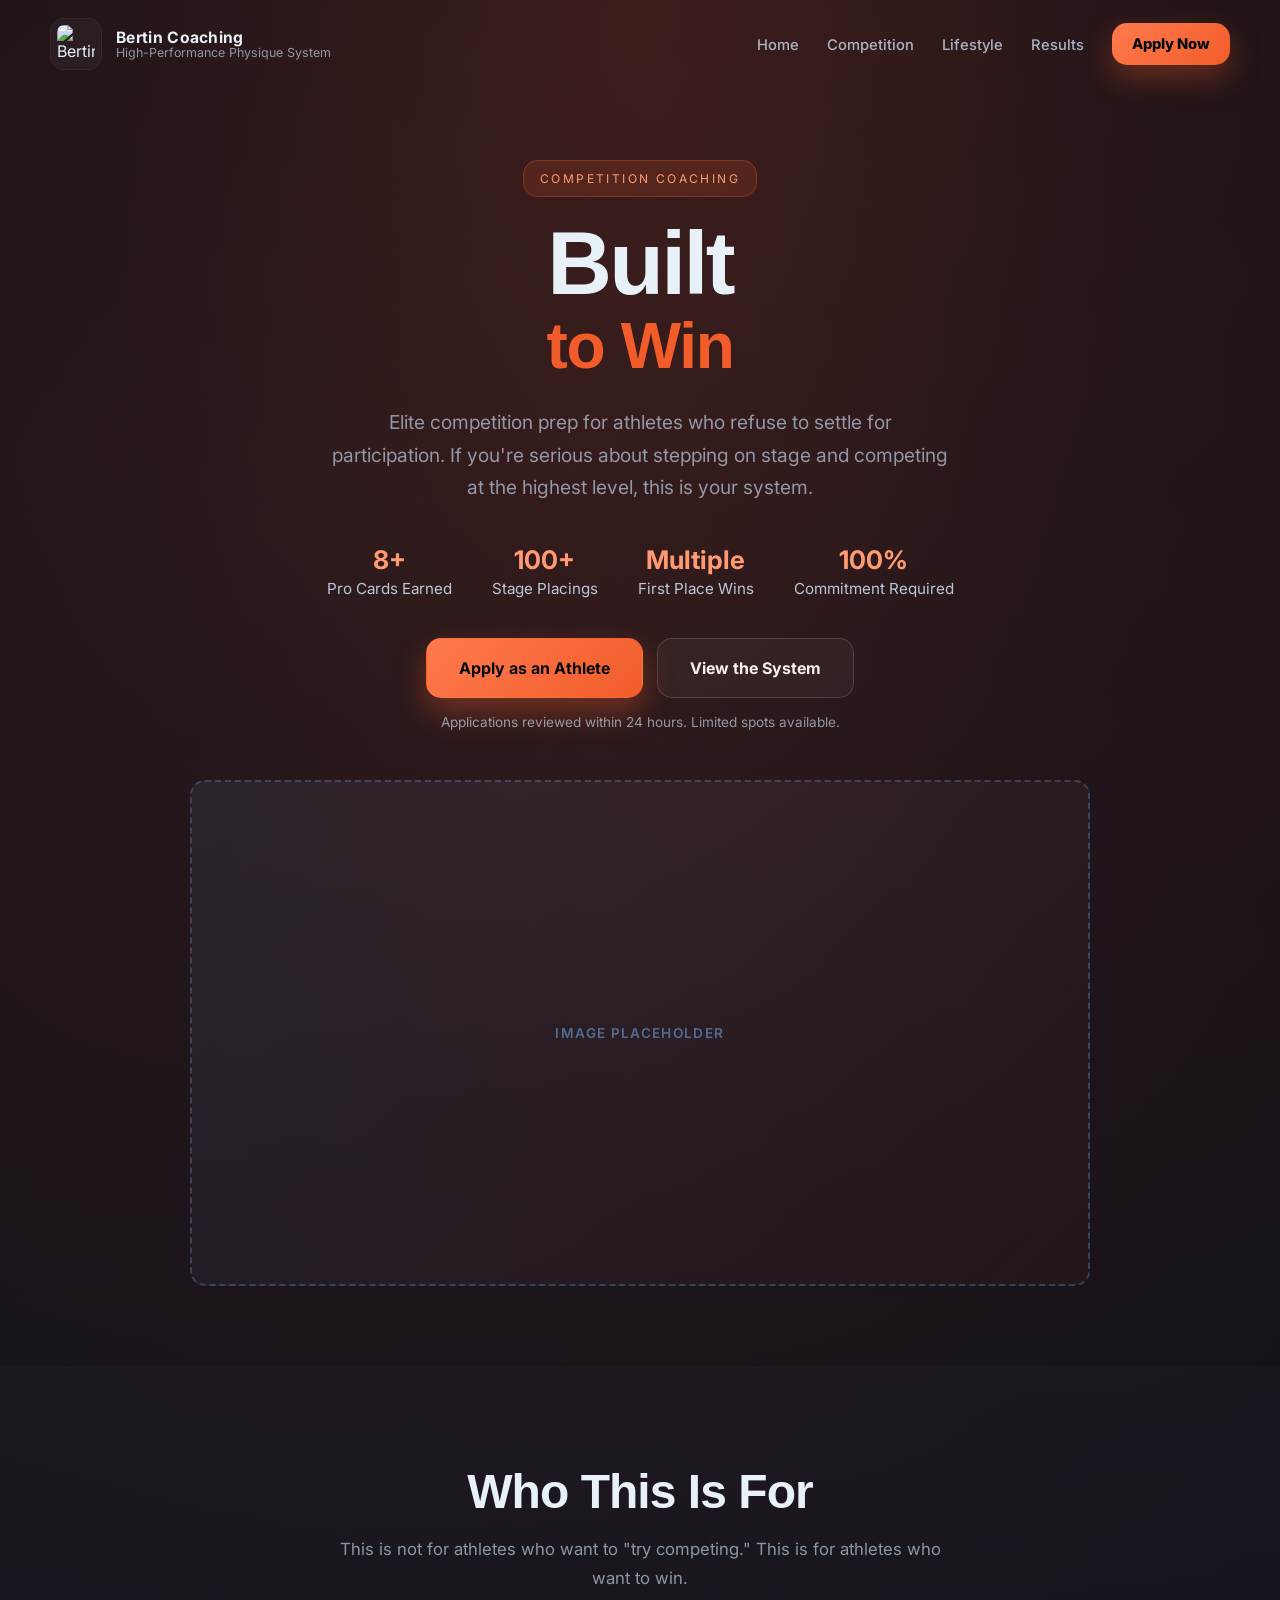
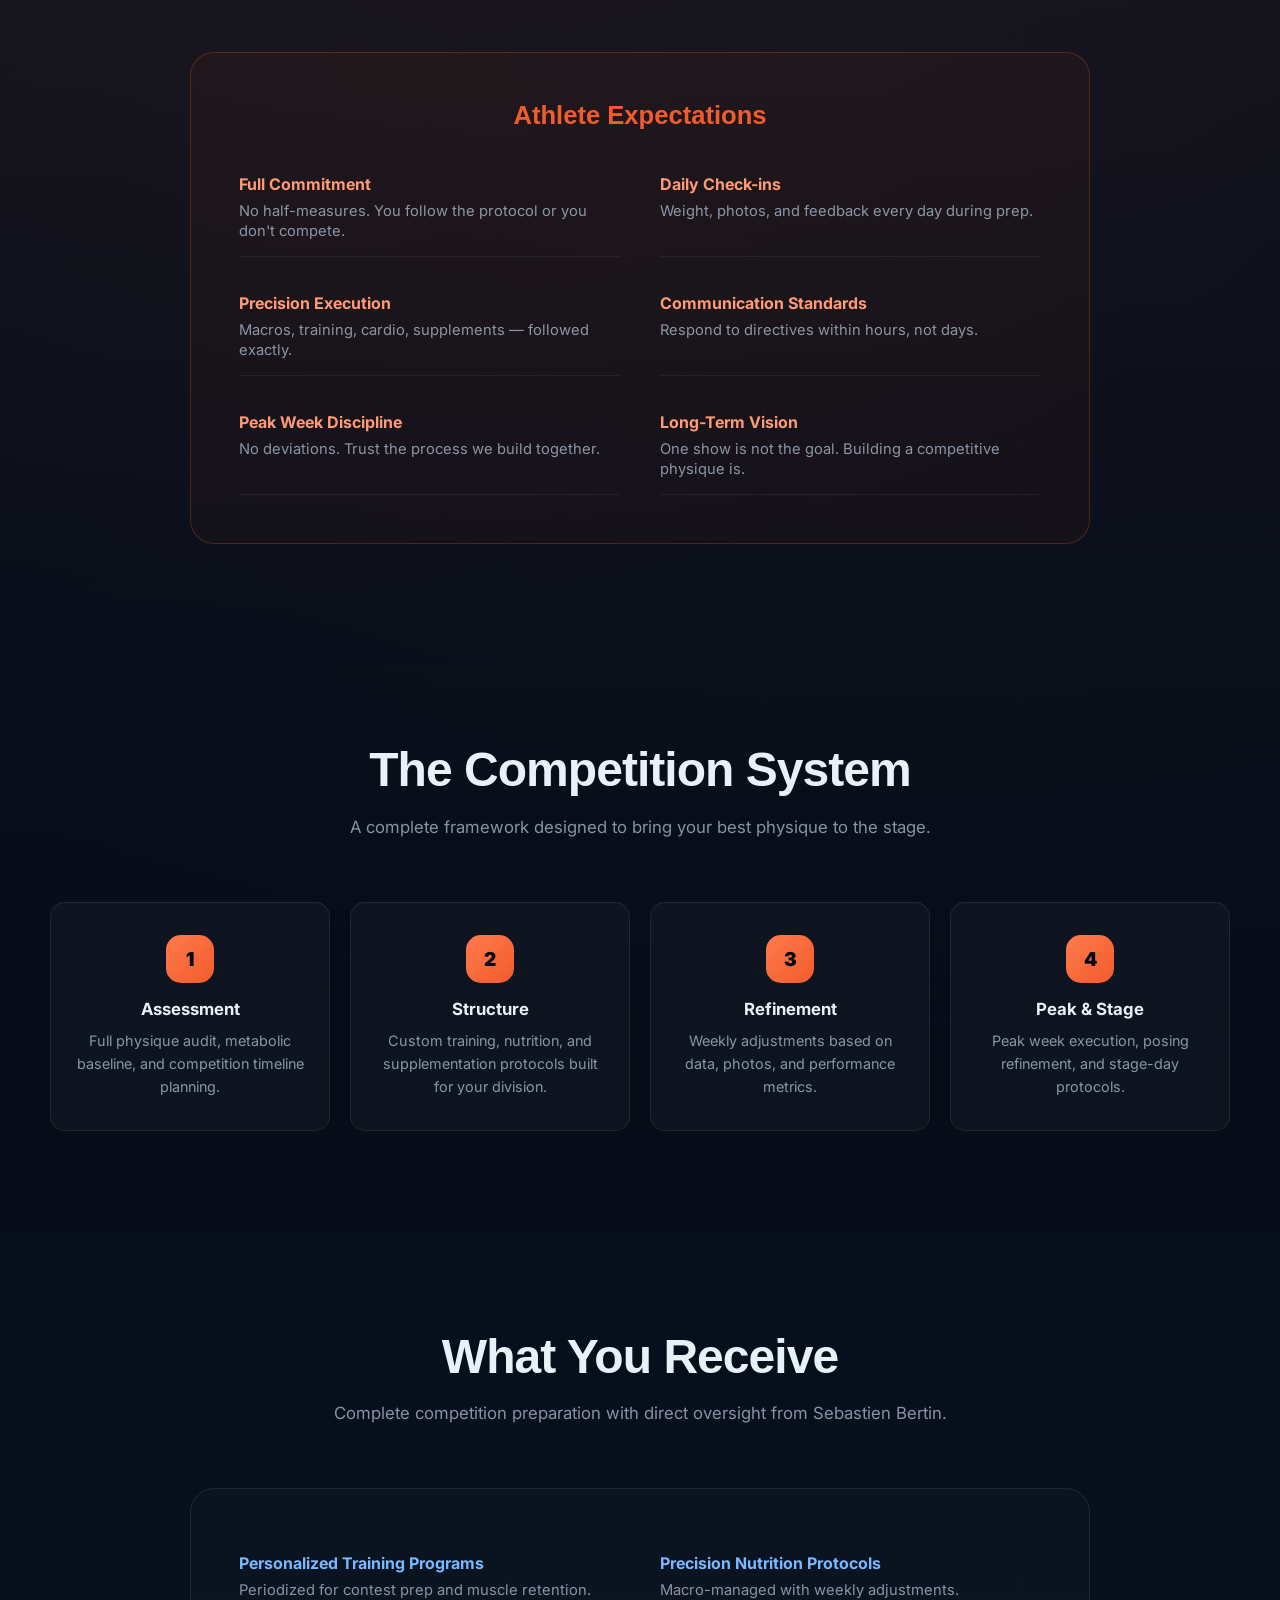
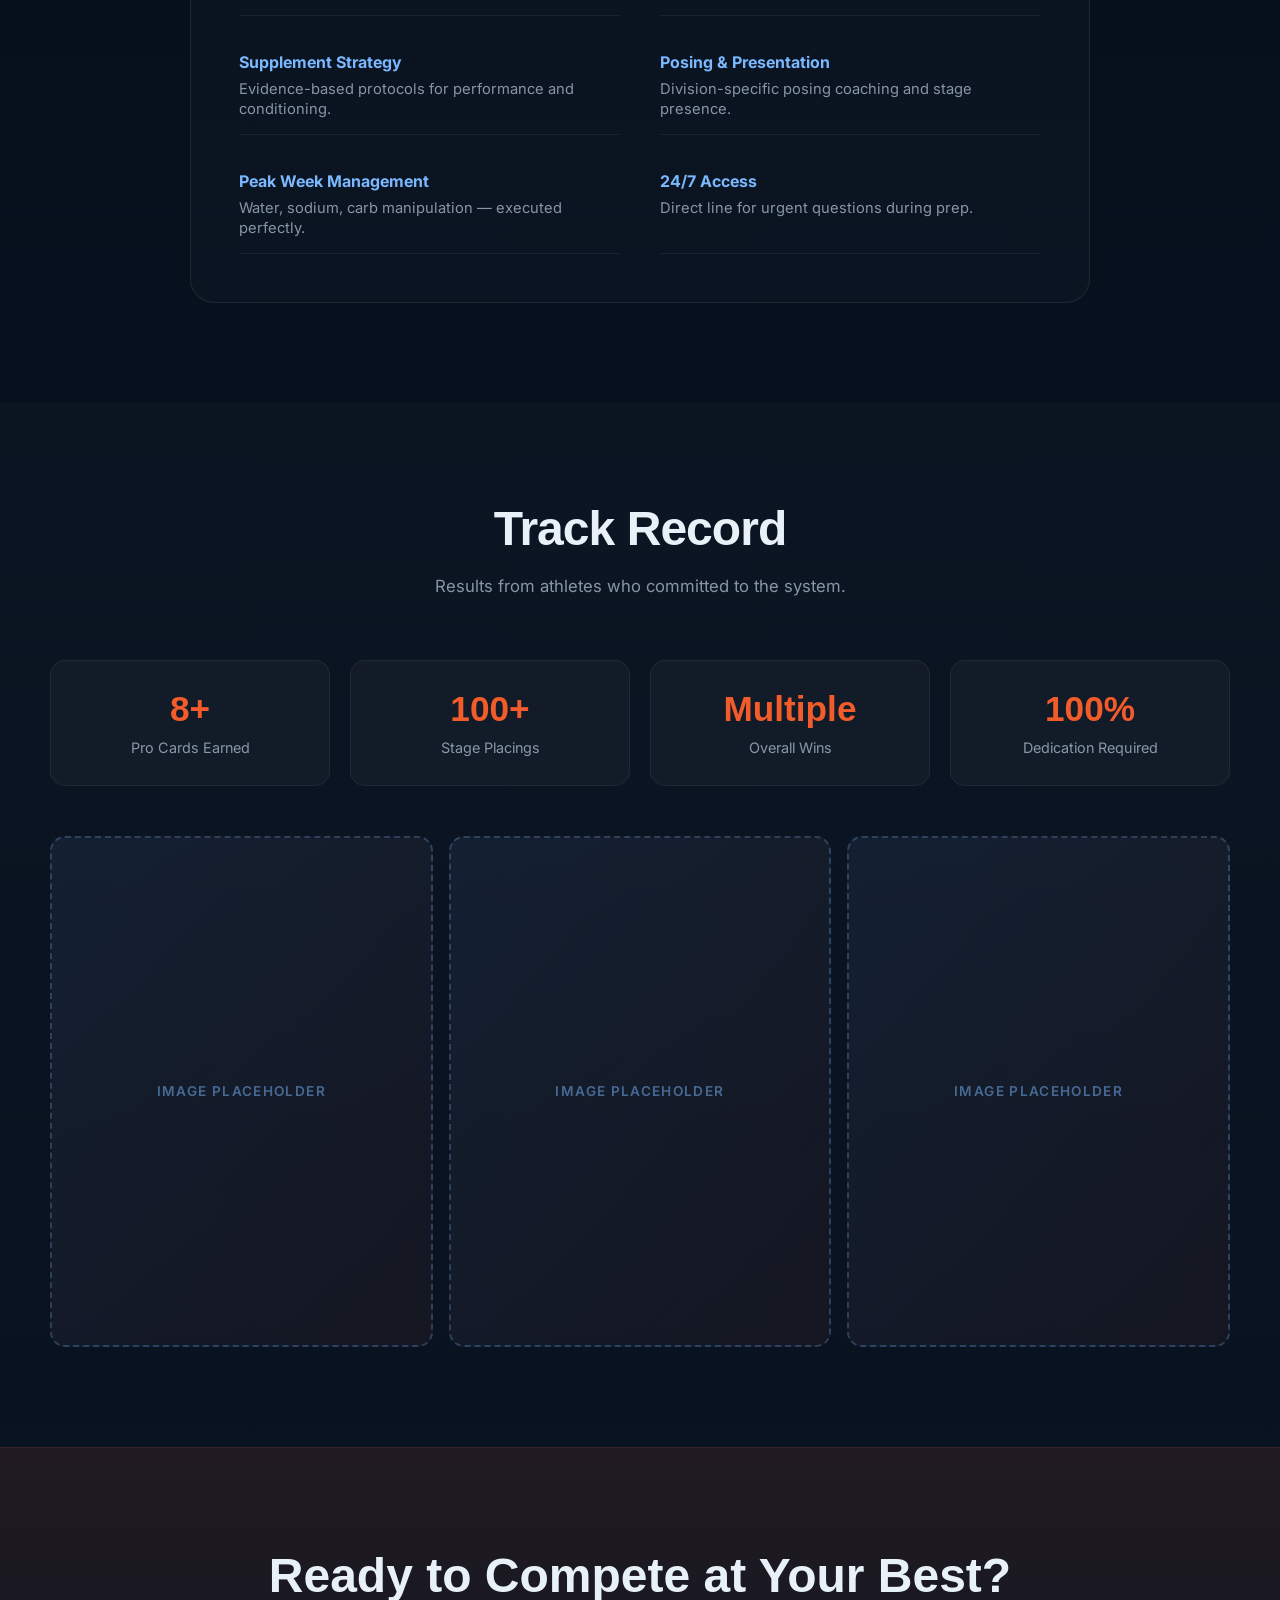
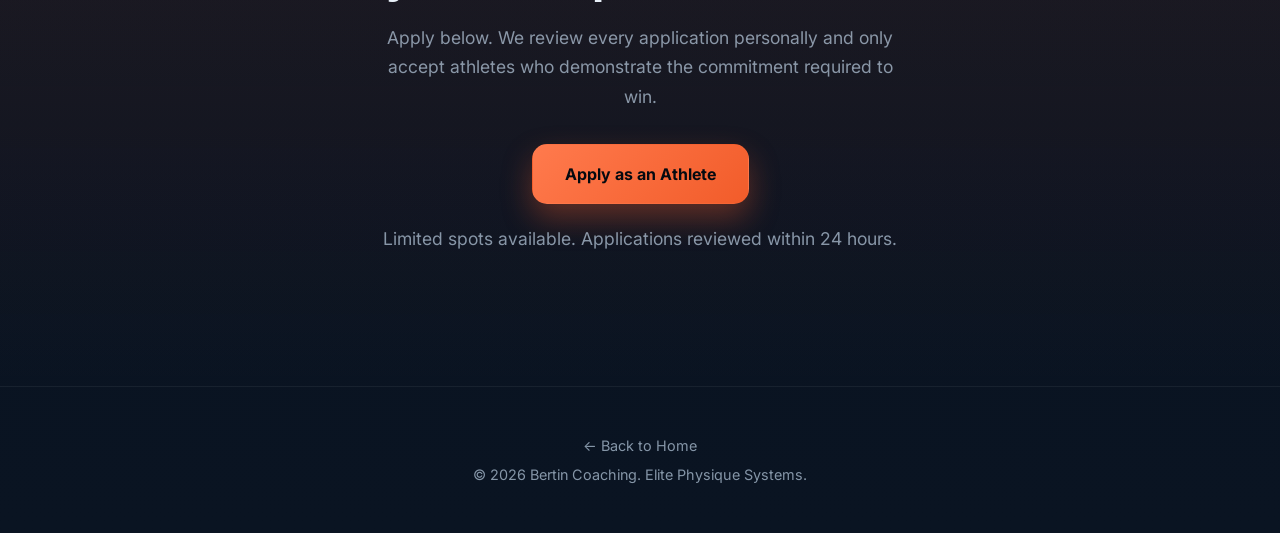
==== commit daa11bf0: "Helvetica Neue headlines + split H1/H2 Agent: Alfie Requested by: Lola Summary: Changed headline fon" ====
--- a/competition/index.html
+++ b/competition/index.html
@@ -21,7 +21,7 @@
       --orange-light: #ff7a4d;
       --orange-dark: #c94a1f;
       --radius: 24px;
-      --headline: 'Playfair Display',serif;
+      --headline: 'Helvetica Neue', Helvetica, Arial, sans-serif;
       --body: 'Inter',system-ui,sans-serif;
     }
     *,*::before,*::after{box-sizing:border-box}
@@ -56,8 +56,8 @@
     .btn-large{min-height:60px;padding:0 32px;font-size:1rem}
     .hero{padding:160px 0 80px;text-align:center;position:relative;background:radial-gradient(ellipse at 50% 0%,rgba(242,92,42,0.1) 0%,transparent 60%)}
     .hero-eyebrow{display:inline-flex;align-items:center;gap:10px;padding:10px 16px;border-radius:15px;background:rgba(242,92,42,0.15);border:1px solid rgba(242,92,42,0.3);color:#ff9a72;font-size:0.75rem;letter-spacing:0.2em;text-transform:uppercase;margin-bottom:24px}
-    .hero h1{margin:0 auto;font-family:var(--headline);font-size:clamp(3rem,7vw,6rem);line-height:0.95;letter-spacing:-0.02em}
-    .hero h1 span{display:block;color:var(--orange)}
+    .hero h1{margin:0 auto;font-family:var(--headline);font-size:clamp(3rem,7vw,6rem);line-height:0.95;letter-spacing:-0.03em;font-weight:700}
+    .hero h2{margin:8px auto 0;font-family:var(--headline);font-size:clamp(2rem,5vw,4rem);line-height:1;letter-spacing:-0.02em;font-weight:600;color:var(--orange)}
     .hero-subheadline{margin:28px auto 0;max-width:620px;color:var(--muted);font-size:1.2rem;line-height:1.7}
     .proof-bar{display:flex;justify-content:center;gap:40px;margin:40px 0;font-size:0.95rem;color:rgba(200,220,240,0.9)}
     .proof-bar strong{color:#ff9a72;font-weight:700;display:block;font-size:1.6rem;margin-bottom:4px}
@@ -68,10 +68,10 @@
     .section-alt{background:linear-gradient(180deg,rgba(255,255,255,0.02),rgba(255,255,255,0))}
     .section-dark{background:linear-gradient(180deg,rgba(5,11,20,0) 0%,rgba(5,11,20,0.5) 100%)}
     .section-head{text-align:center;margin-bottom:60px}
-    .section-head h2{margin:0 0 16px;font-family:var(--headline);font-size:clamp(2rem,4vw,3rem);line-height:1.1;letter-spacing:-0.02em}
+    .section-head h2{margin:0 0 16px;font-family:var(--headline);font-size:clamp(2rem,4vw,3rem);line-height:1.1;letter-spacing:-0.02em;font-weight:700}
     .section-head p{margin:0 auto;max-width:620px;color:var(--muted);line-height:1.7;font-size:1.05rem}
     .expectations{border:1px solid rgba(242,92,42,0.25);border-radius:var(--radius);padding:48px;max-width:900px;margin:0 auto;background:rgba(242,92,42,0.04)}
-    .expectations h3{font-family:var(--headline);font-size:1.6rem;margin:0 0 28px;color:var(--orange);text-align:center}
+    .expectations h3{font-family:var(--headline);font-size:1.6rem;margin:0 0 28px;color:var(--orange);text-align:center;font-weight:700}
     .exp-grid{display:grid;grid-template-columns:1fr 1fr;gap:20px 40px}
     .exp-item{padding:16px 0;border-bottom:1px solid rgba(255,255,255,0.06)}
     .exp-item strong{display:block;color:#ff9a72;margin-bottom:6px;font-size:1rem}
@@ -89,7 +89,7 @@
     .image-placeholder::before{content:'IMAGE PLACEHOLDER';font-size:0.85rem;letter-spacing:0.1em;color:rgba(122,184,255,0.5);font-weight:600}
     .image-gallery{display:grid;grid-template-columns:repeat(3,1fr);gap:16px;margin-top:50px}
     .final-cta{padding:100px 0;text-align:center;background:linear-gradient(180deg,rgba(242,92,42,0.1) 0%,transparent 100%);border-top:1px solid rgba(242,92,42,0.2)}
-    .final-cta h2{font-family:var(--headline);font-size:clamp(2rem,4vw,3rem);margin:0 0 20px}
+    .final-cta h2{font-family:var(--headline);font-size:clamp(2rem,4vw,3rem);margin:0 0 20px;font-weight:700}
     .final-cta p{max-width:520px;margin:0 auto 32px;color:var(--muted);font-size:1.1rem;line-height:1.7}
     footer{padding:50px 0;text-align:center;border-top:1px solid rgba(255,255,255,0.06)}
     footer p{margin:0;color:var(--muted);font-size:0.9rem}
@@ -125,7 +125,8 @@
   <section class="hero">
     <div class="container">
       <div class="hero-eyebrow">Competition Coaching</div>
-      <h1>Built <span>to Win</span></h1>
+      <h1>Built</h1>
+      <h2>to Win</h2>
       <p class="hero-subheadline">Elite competition prep for athletes who refuse to settle for participation. If you're serious about stepping on stage and competing at the highest level, this is your system.</p>
       <div class="proof-bar">
         <div><strong>8+</strong>Pro Cards Earned</div>
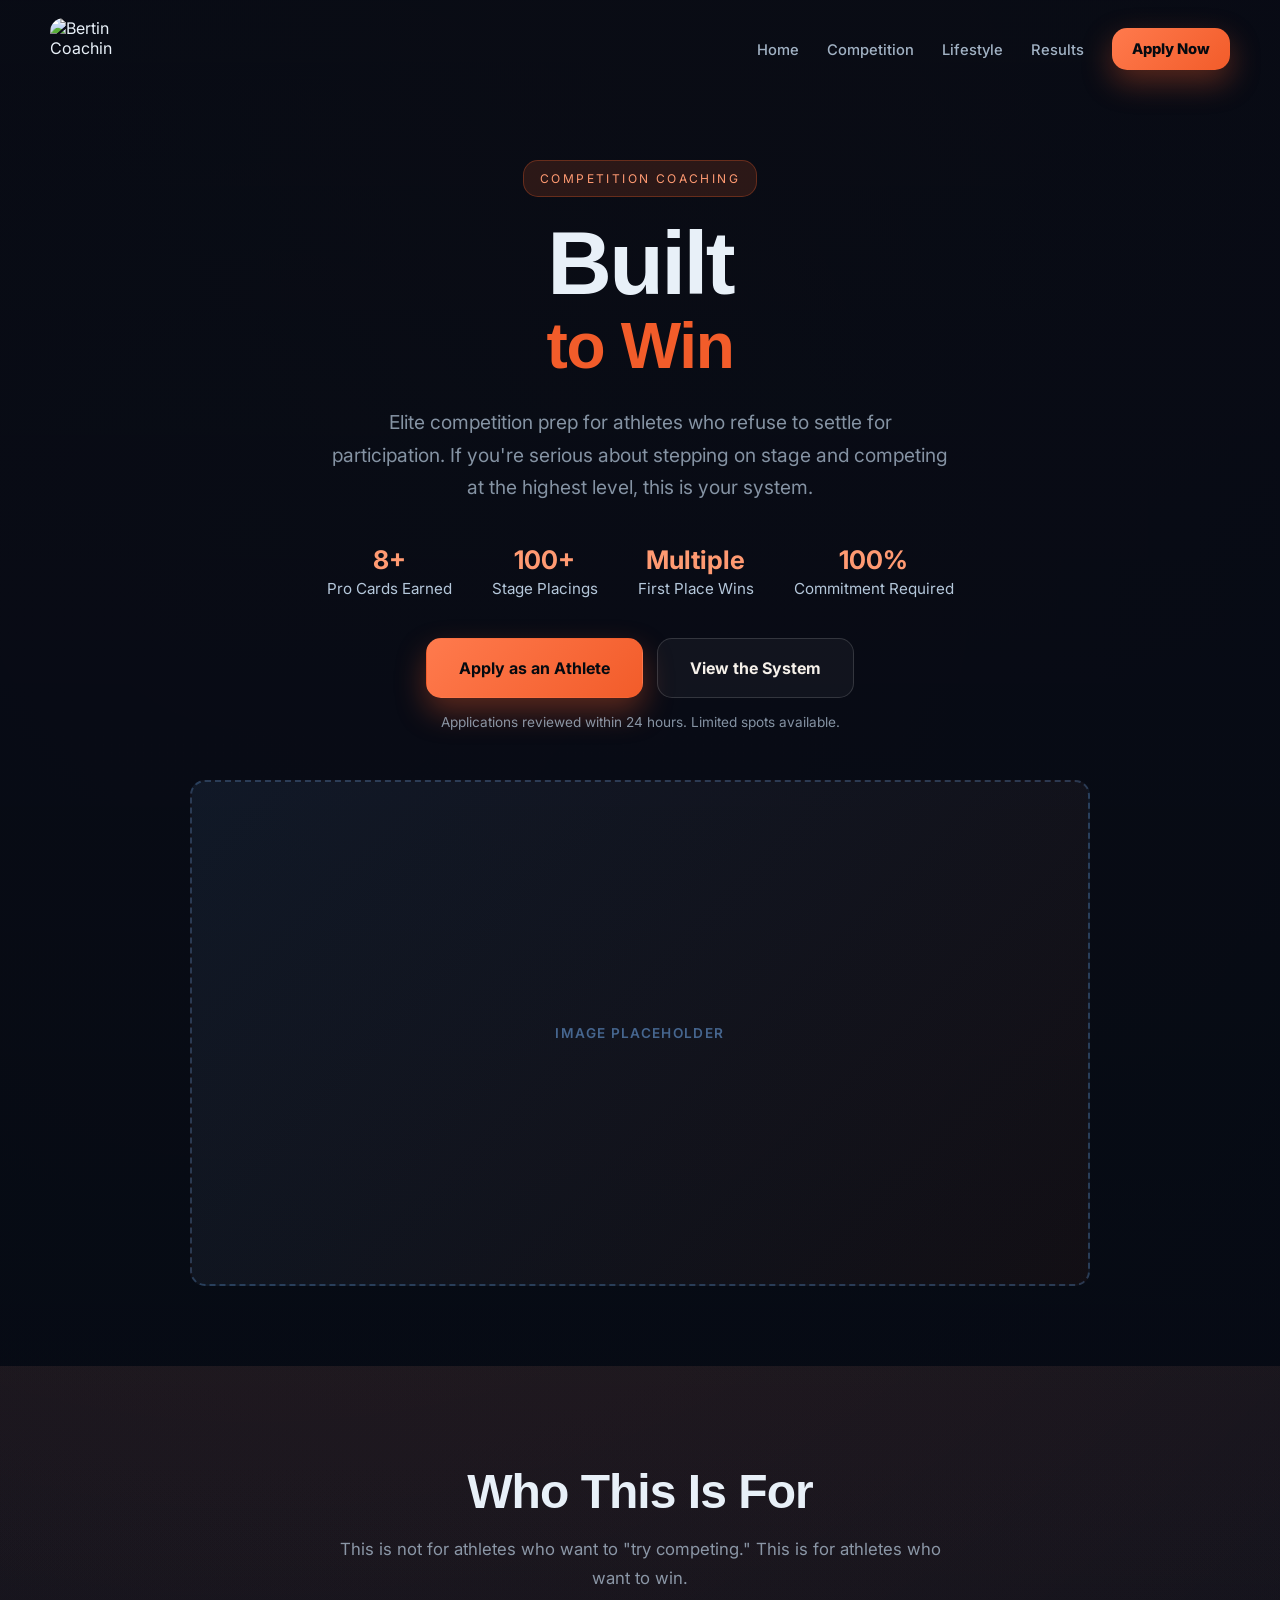
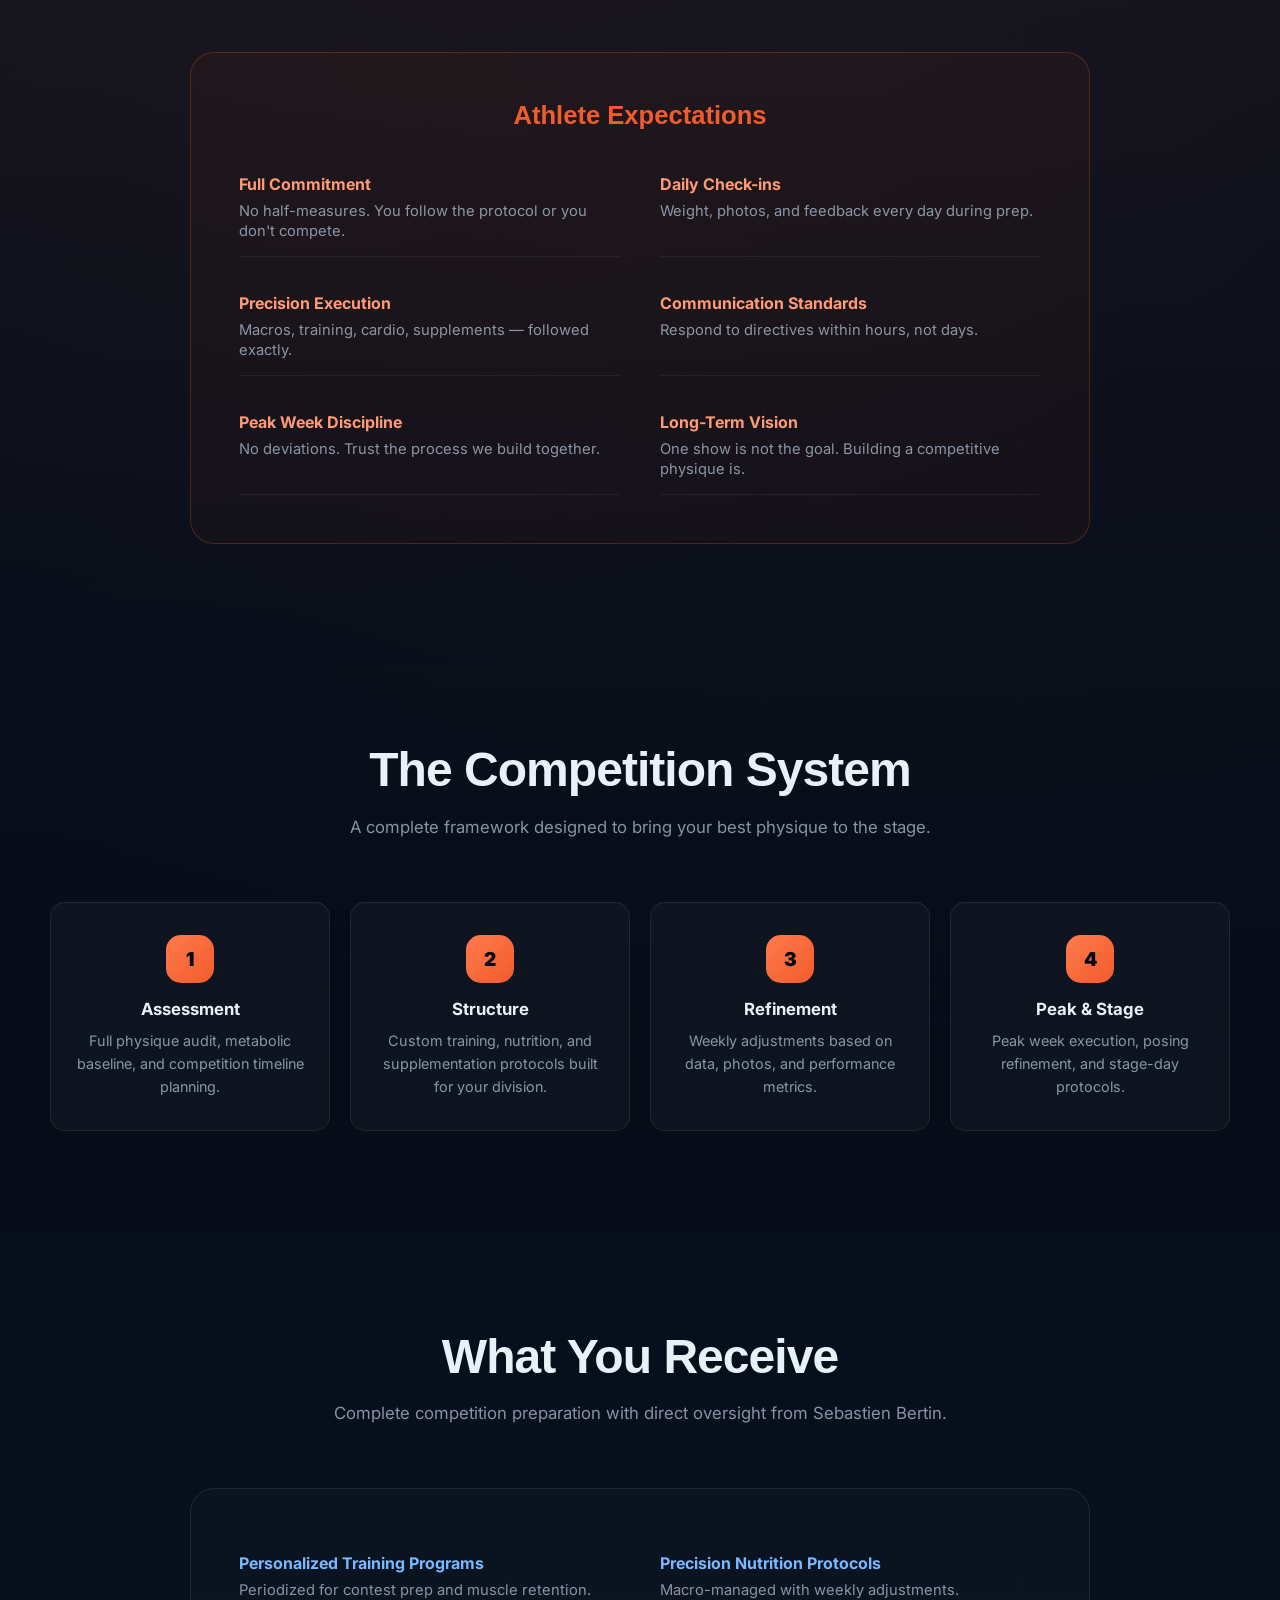
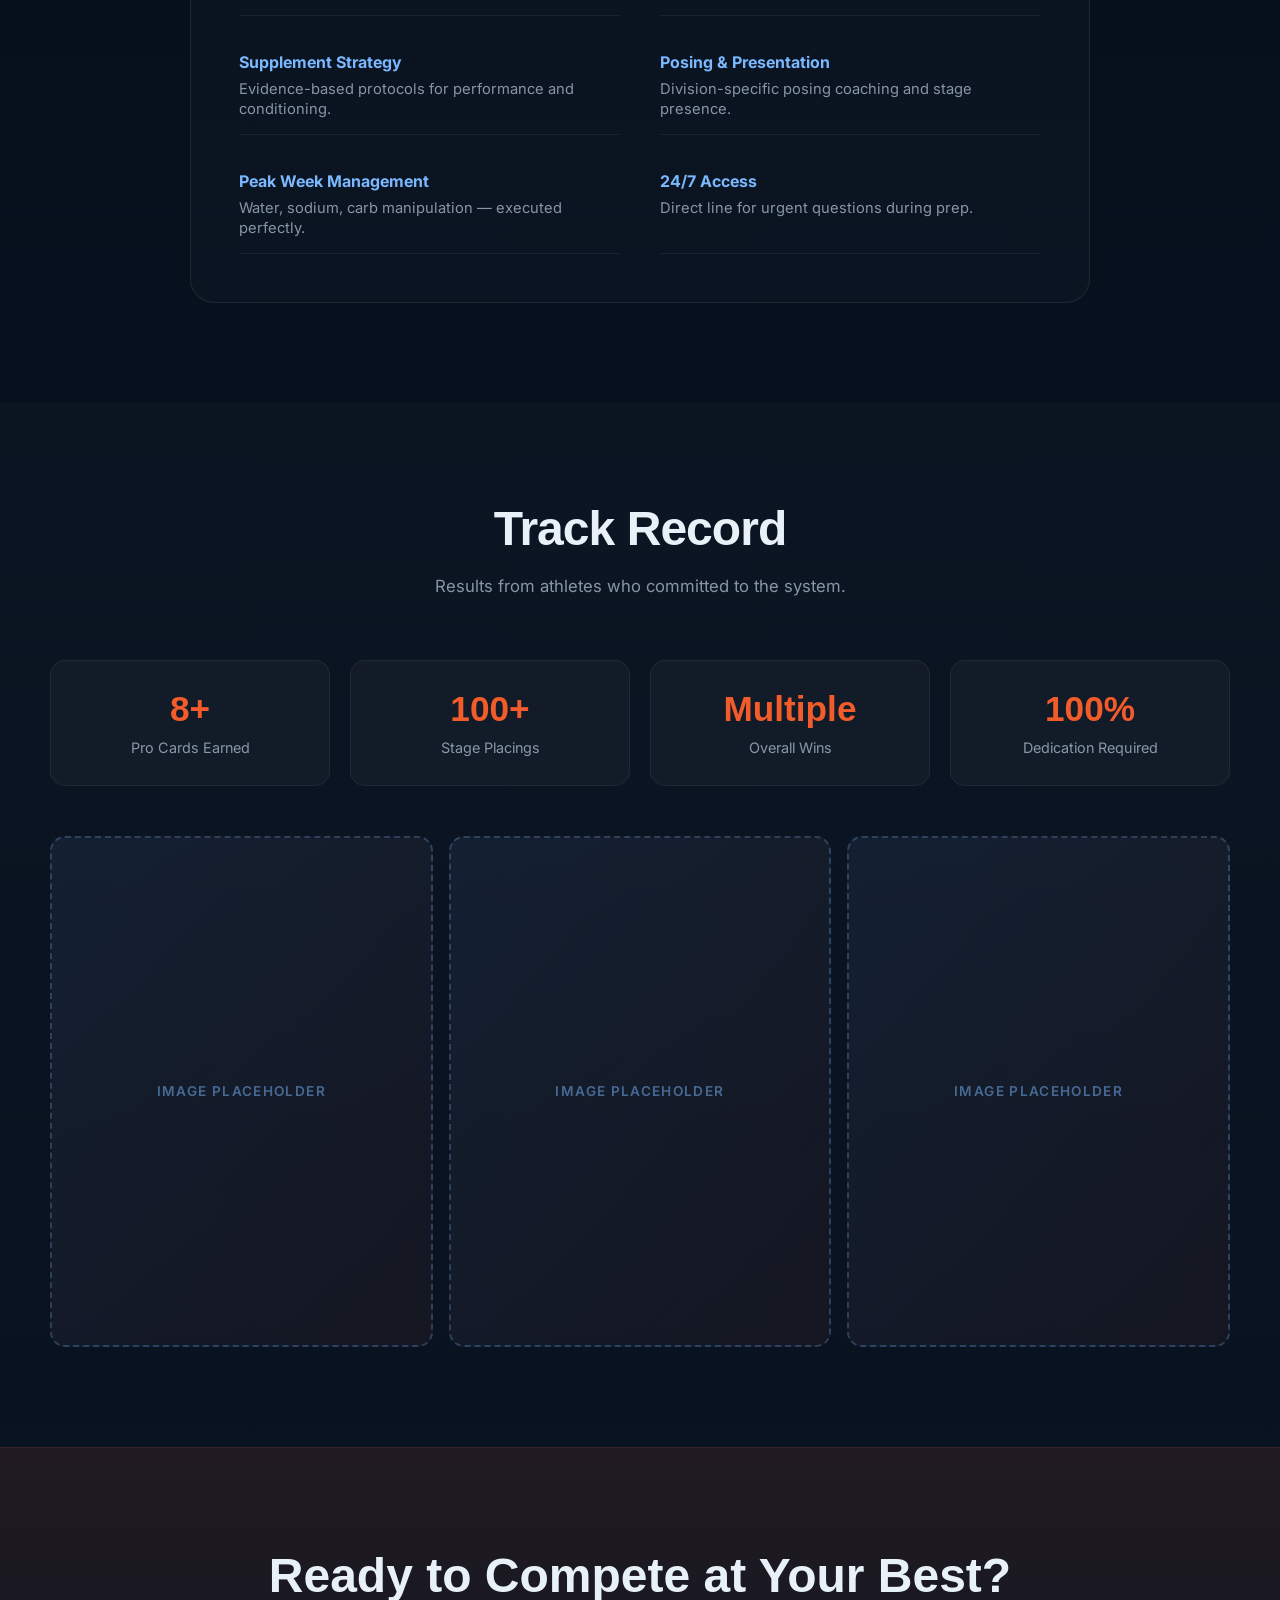
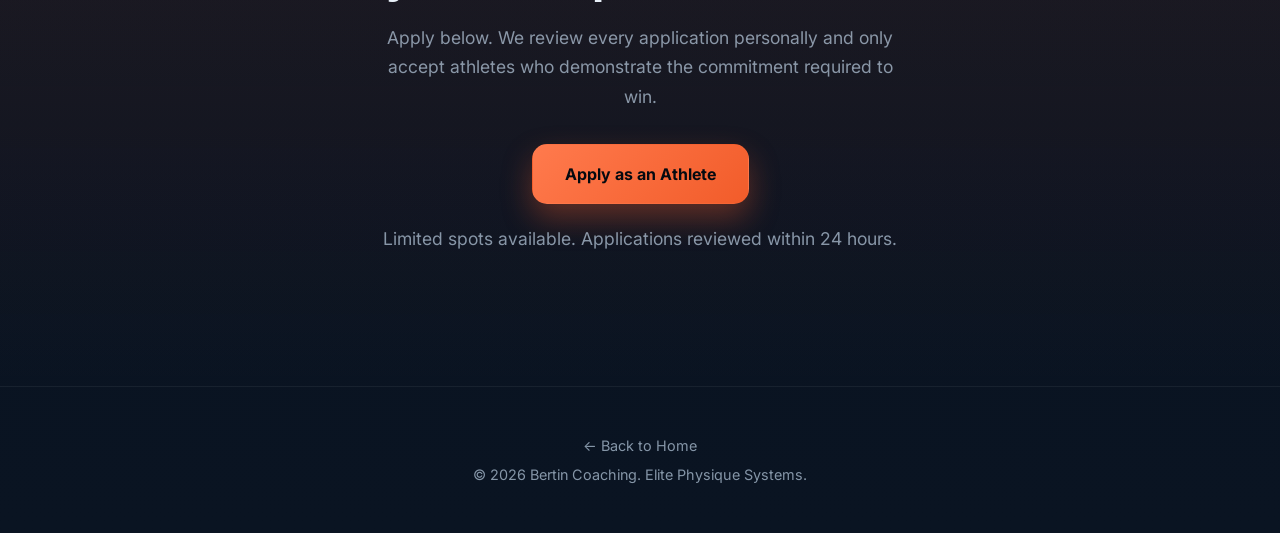
==== commit f647afb6: "New logo + background images Agent: Alfie Requested by: Lola Summary: Added new Bertin Coaching whit" ====
--- a/competition/index.html
+++ b/competition/index.html
@@ -54,7 +54,7 @@
     .btn-primary{background:linear-gradient(135deg,var(--orange-light),var(--orange));color:#050a10;box-shadow:0 14px 30px rgba(242,92,42,0.35)}
     .btn-secondary{border-color:rgba(255,255,255,0.14);background:rgba(255,255,255,0.04);color:var(--cream)}
     .btn-large{min-height:60px;padding:0 32px;font-size:1rem}
-    .hero{padding:160px 0 80px;text-align:center;position:relative;background:radial-gradient(ellipse at 50% 0%,rgba(242,92,42,0.1) 0%,transparent 60%)}
+    .hero{padding:160px 0 80px;text-align:center;position:relative;background-image:linear-gradient(rgba(5,10,20,0.88),rgba(5,10,20,0.92)),url('https://assets.cdn.filesafe.space/7BACHlimOjRa4xMD4hlh/media/6939dab5169a42da3a275396.jpeg');background-size:cover;background-position:center}
     .hero-eyebrow{display:inline-flex;align-items:center;gap:10px;padding:10px 16px;border-radius:15px;background:rgba(242,92,42,0.15);border:1px solid rgba(242,92,42,0.3);color:#ff9a72;font-size:0.75rem;letter-spacing:0.2em;text-transform:uppercase;margin-bottom:24px}
     .hero h1{margin:0 auto;font-family:var(--headline);font-size:clamp(3rem,7vw,6rem);line-height:0.95;letter-spacing:-0.03em;font-weight:700}
     .hero h2{margin:8px auto 0;font-family:var(--headline);font-size:clamp(2rem,5vw,4rem);line-height:1;letter-spacing:-0.02em;font-weight:600;color:var(--orange)}
@@ -101,8 +101,7 @@
   <nav class="nav" id="nav">
     <div class="nav-inner">
       <a href="/" class="logo">
-        <img src="https://assets.cdn.filesafe.space/7BACHlimOjRa4xMD4hlh/media/6939dab5169a42da3a275396.jpeg" alt="Bertin Coaching">
-        <div class="brand-copy"><strong>Bertin Coaching</strong><span>High-Performance Physique System</span></div>
+        <img src="logo-white.jpg" alt="Bertin Coaching" style="width:62px;height:62px;object-fit:contain;background:transparent;padding:0;border:none;">
       </a>
       <ul class="nav-links">
         <li><a href="/">Home</a></li>
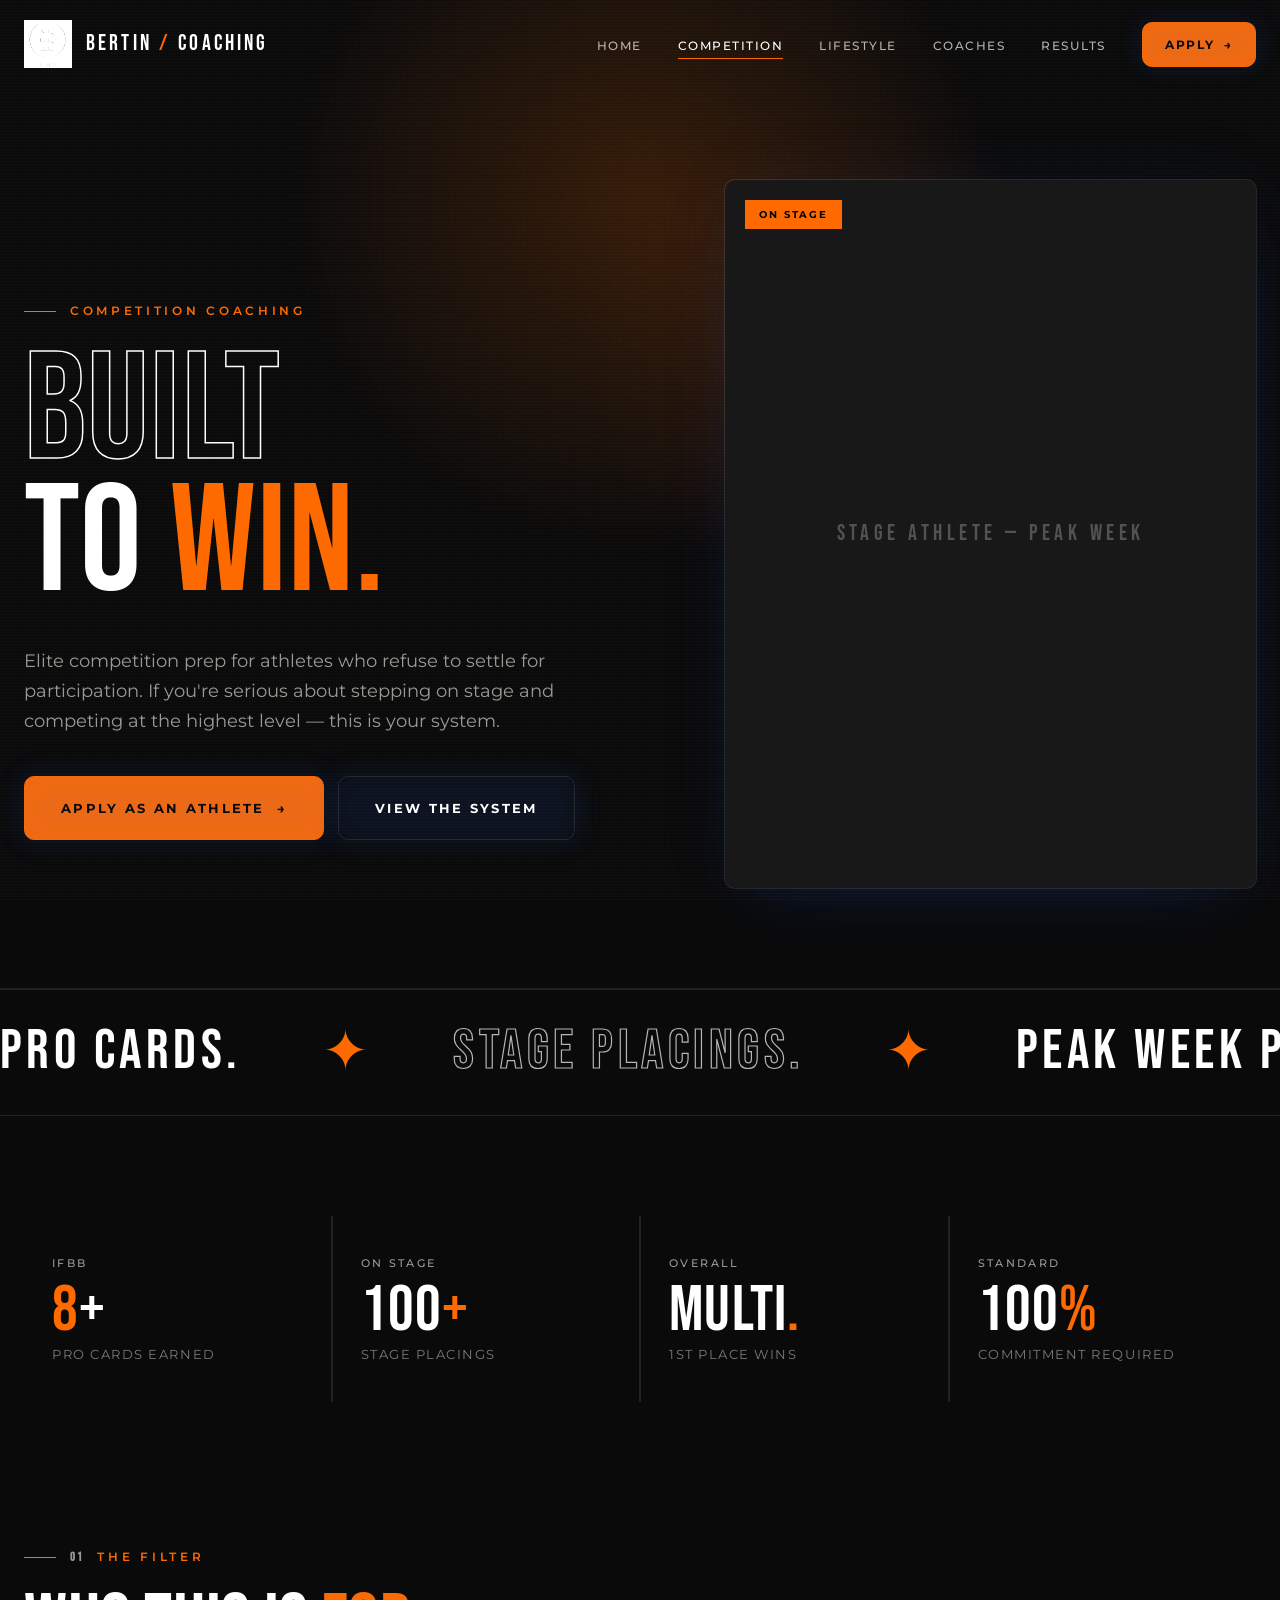
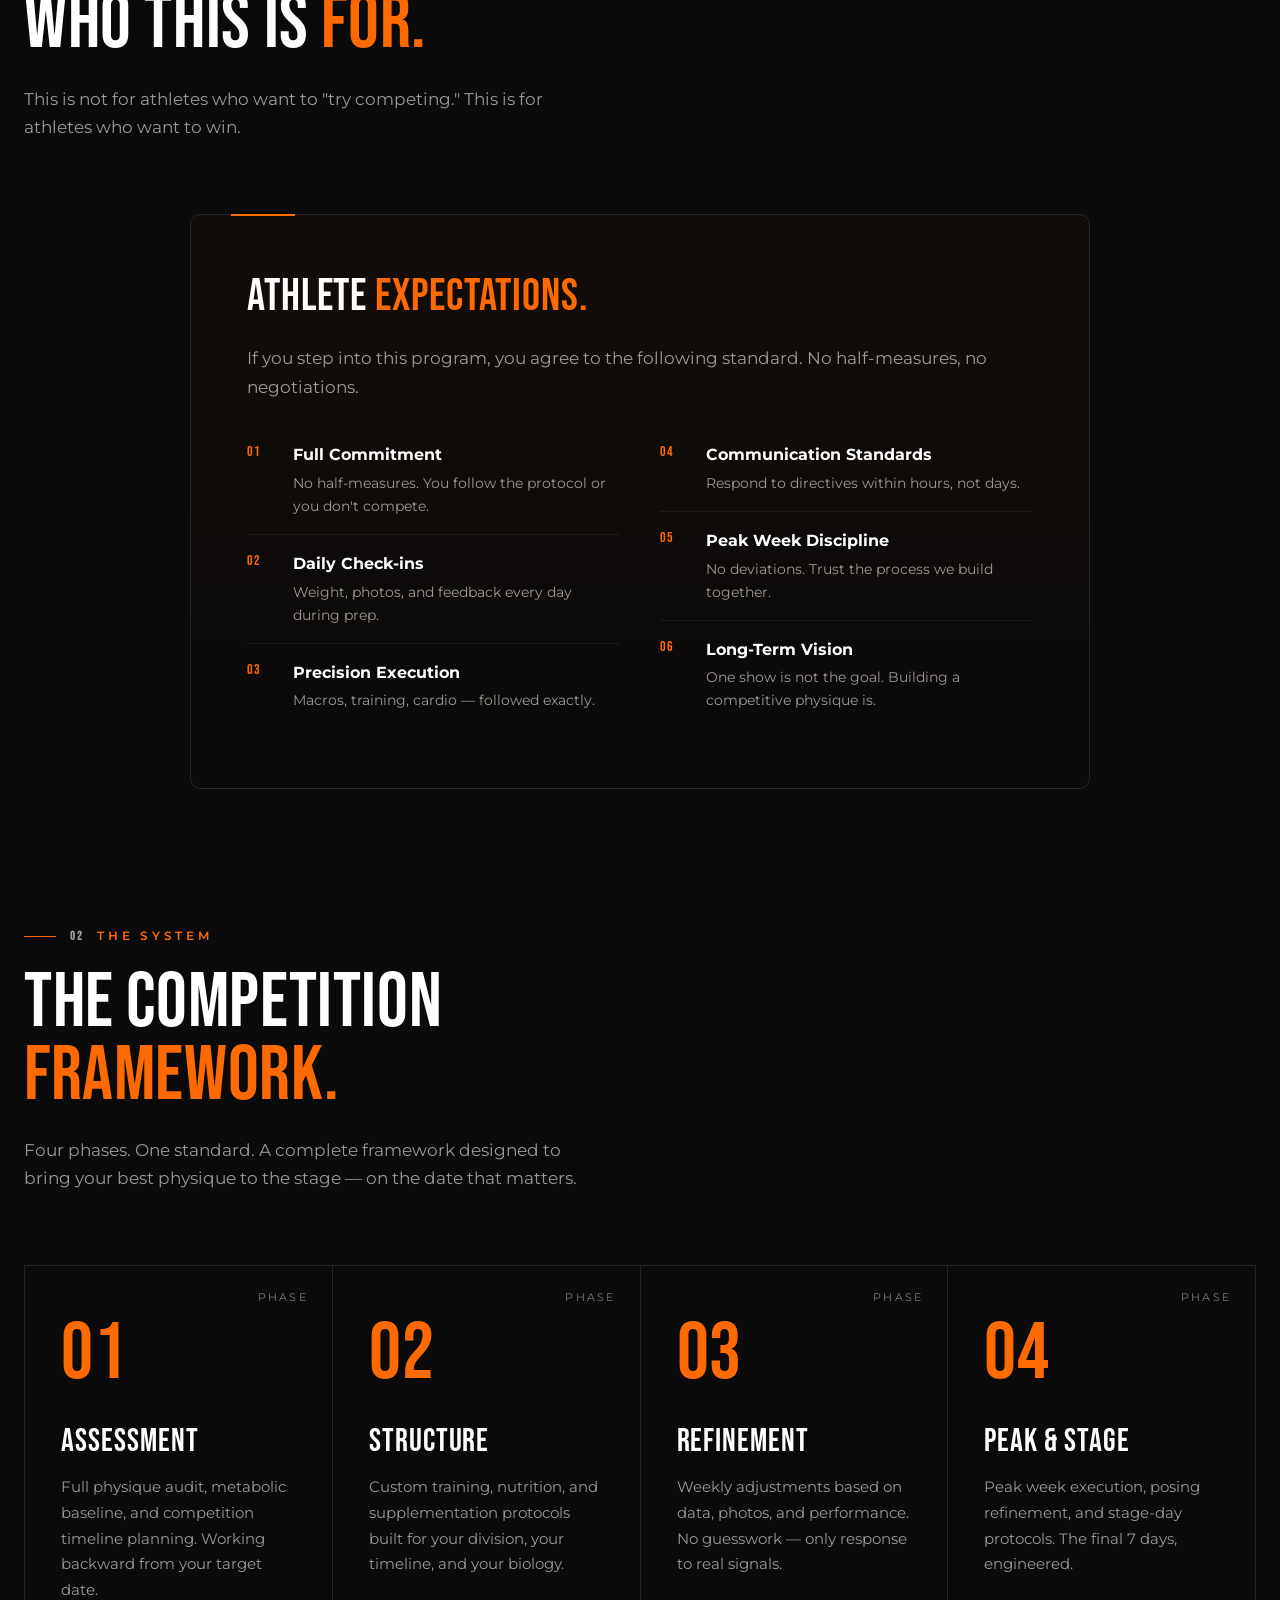
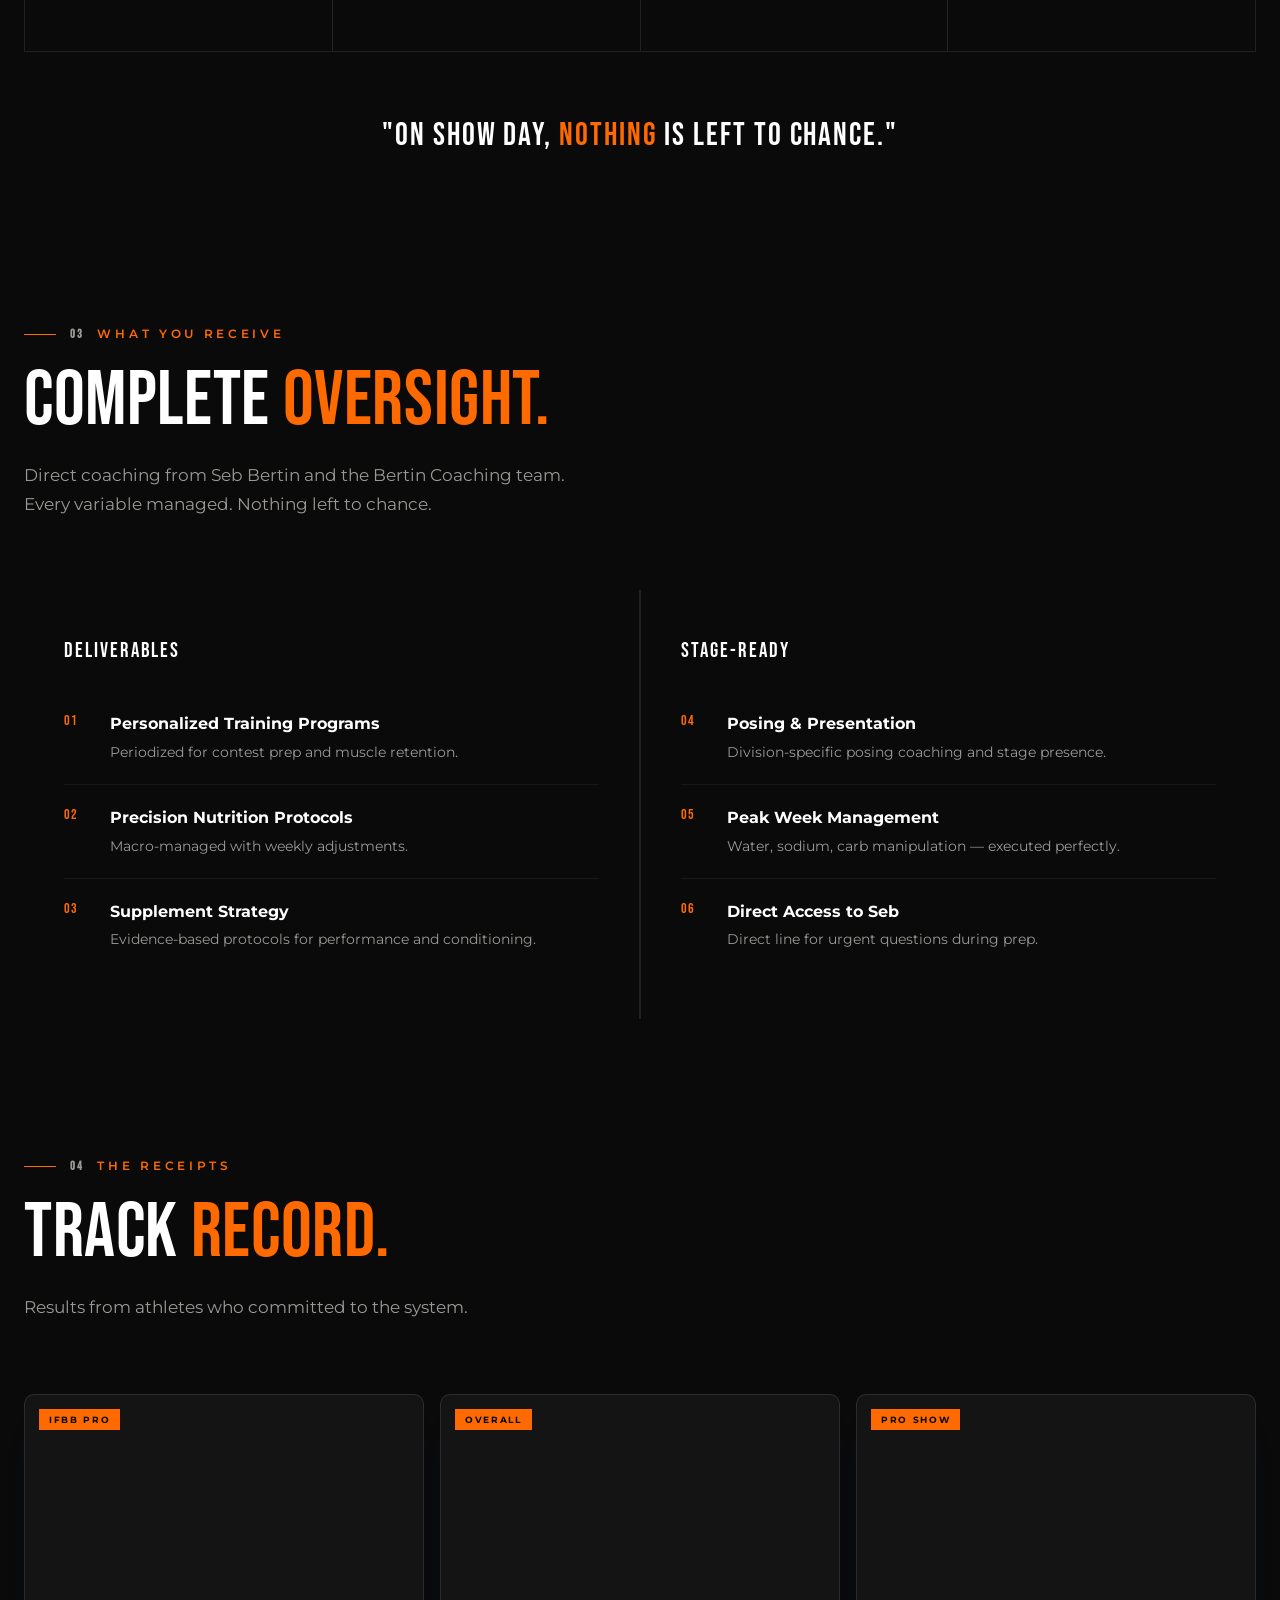
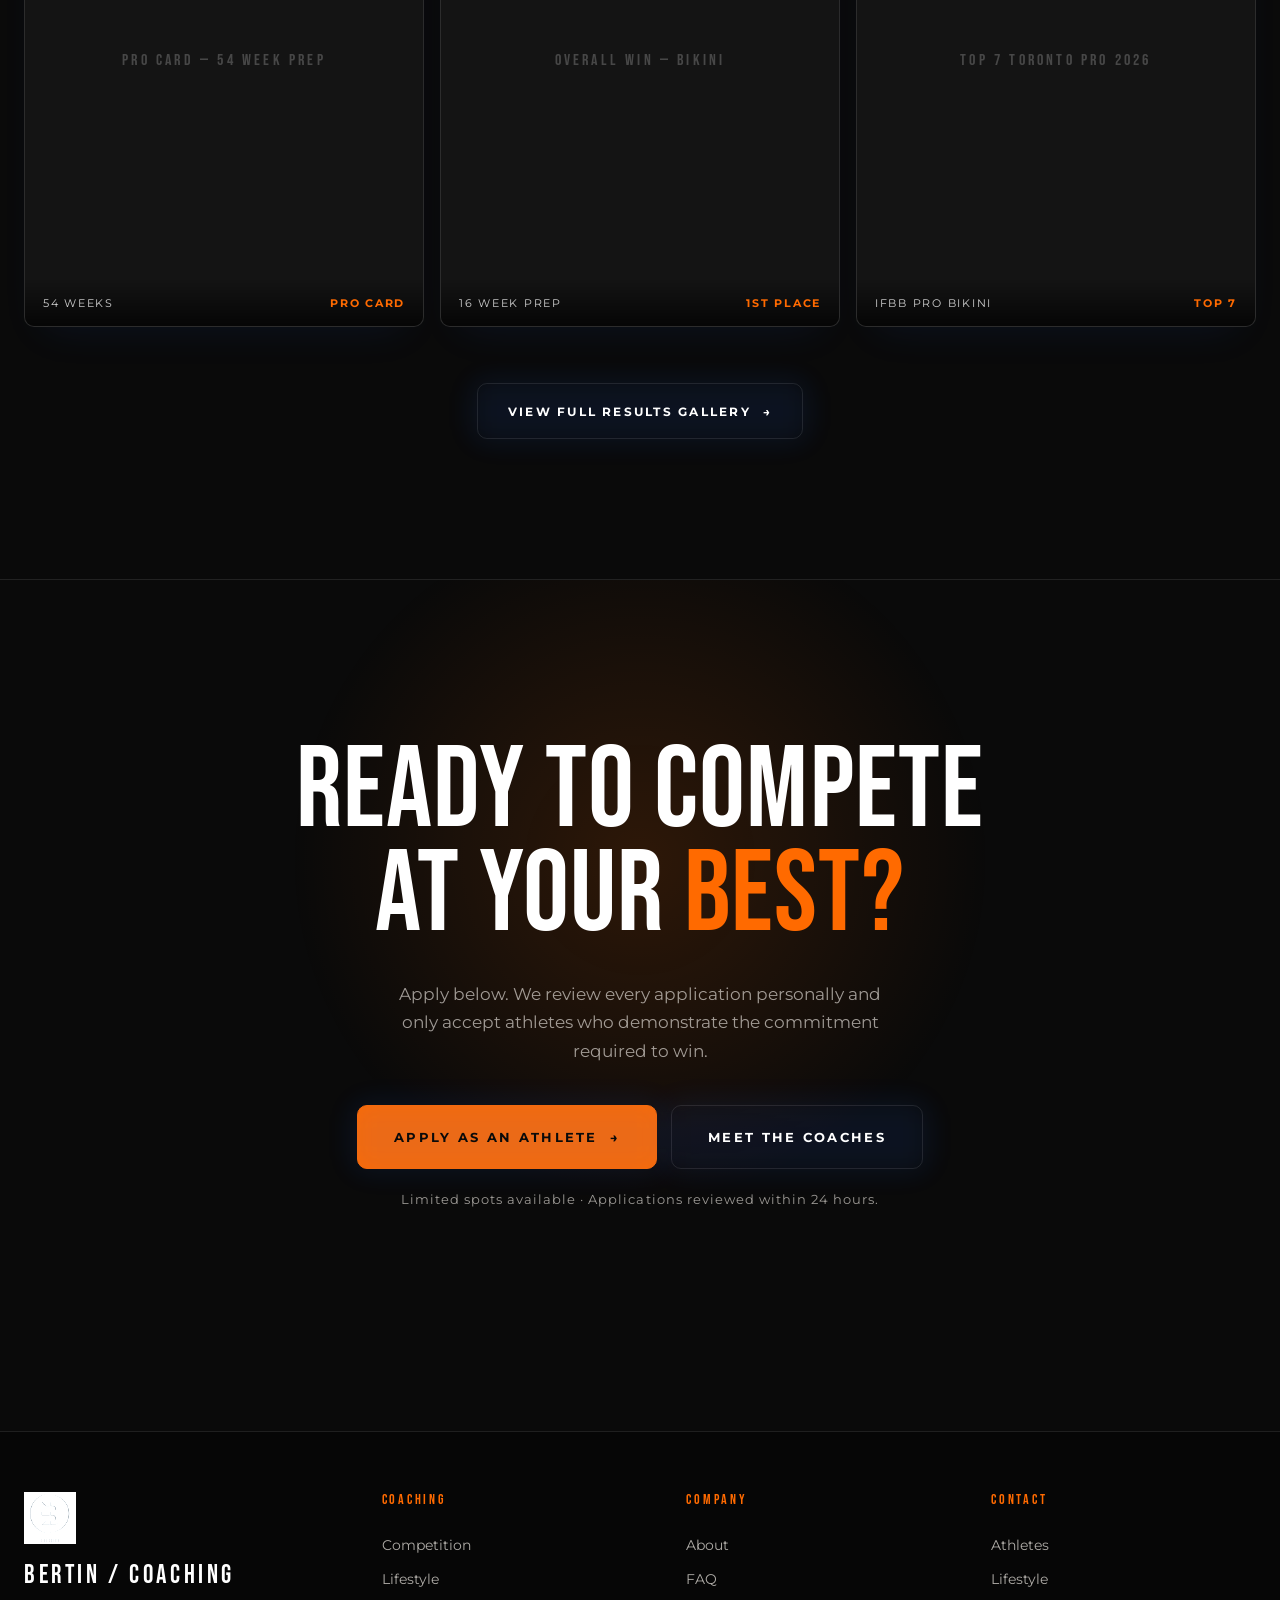
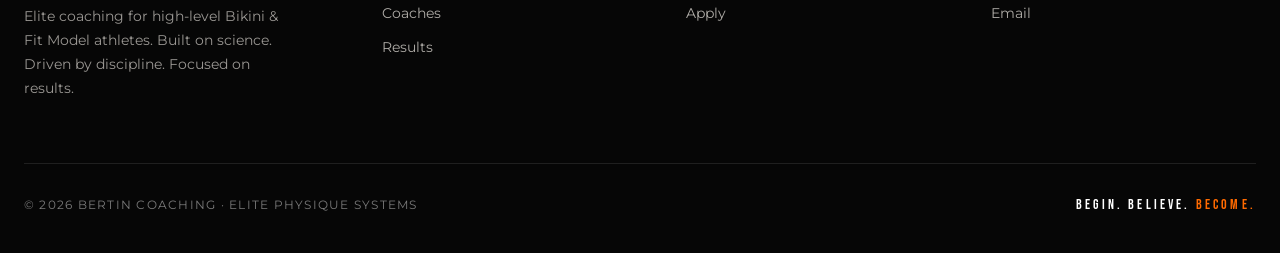
==== commit a51d7171: "Brand redesign: jet black + orange editorial system + new Coaches page Replaces the legacy navy/sand" ====
--- a/competition/index.html
+++ b/competition/index.html
@@ -3,277 +3,281 @@
 <head>
   <meta charset="UTF-8" />
   <meta name="viewport" content="width=device-width, initial-scale=1.0" />
-  <title>Competition Coaching | Bertin Coaching - Built to Win</title>
+  <title>Competition Coaching | Bertin Coaching — Built to Win</title>
   <meta name="description" content="Elite competition prep coaching for athletes who want to win. Stage-ready results with direct oversight from Sebastien Bertin." />
   <link rel="preconnect" href="https://fonts.googleapis.com" />
   <link rel="preconnect" href="https://fonts.gstatic.com" crossorigin />
-  <link href="https://fonts.googleapis.com/css2?family=Inter:wght@400;500;600;700;800&family=Playfair+Display:wght@600;700;800&display=swap" rel="stylesheet" />
-  <style>
-    :root {
-      --bg: #050a14;
-      --bg-soft: #0a1420;
-      --panel: #0f1a2c;
-      --line: rgba(255,255,255,0.08);
-      --cream: #f6f1ea;
-      --text: #e8f0f8;
-      --muted: rgba(200,220,240,0.65);
-      --orange: #f25c2a;
-      --orange-light: #ff7a4d;
-      --orange-dark: #c94a1f;
-      --radius: 24px;
-      --headline: 'Helvetica Neue', Helvetica, Arial, sans-serif;
-      --body: 'Inter',system-ui,sans-serif;
-    }
-    *,*::before,*::after{box-sizing:border-box}
-    html{scroll-behavior:smooth}
-    body{margin:0;font-family:var(--body);color:var(--text);background:radial-gradient(circle at 70% 0%,rgba(242,92,42,0.12),transparent 50%),radial-gradient(circle at 20% 10%,rgba(255,122,77,0.08),transparent 35%),linear-gradient(180deg,#020814 0%,#050d1a 40%,#0a1422 100%);overflow-x:hidden}
-    img{display:block;width:100%;height:auto}
-    a{color:inherit;text-decoration:none}
-    button{font:inherit;cursor:pointer}
-    .container{width:min(1180px,calc(100% - 40px));margin:0 auto}
-    .nav{position:fixed;inset:0 0 auto 0;z-index:50;padding:18px 0;transition:background .25s,border-color .25s,box-shadow .25s}
-    .nav.scrolled{background:rgba(5,10,20,0.95);backdrop-filter:blur(18px);box-shadow:0 10px 40px rgba(0,0,0,0.24);border-bottom:1px solid rgba(255,255,255,0.06)}
-    .nav-inner{width:min(1180px,calc(100% - 40px));margin:0 auto;display:flex;align-items:center;justify-content:space-between;gap:18px}
-    .logo{display:inline-flex;align-items:center;gap:14px;min-width:0}
-    .logo img{width:52px;height:52px;object-fit:contain;border-radius:14px;background:rgba(255,255,255,0.04);padding:6px;border:1px solid rgba(255,255,255,0.05)}
-    .brand-copy{display:flex;flex-direction:column;line-height:1.1;min-width:0}
-    .brand-copy strong{font-size:0.98rem;letter-spacing:0.02em}
-    .brand-copy span{font-size:0.78rem;color:var(--muted)}
-    .nav-links{display:flex;align-items:center;gap:28px;list-style:none;margin:0;padding:0}
-    .nav-links a{color:rgba(200,220,240,0.8);font-size:0.92rem;font-weight:500;transition:color .2s}
-    .nav-links a:hover{color:var(--cream)}
-    .nav-cta{display:inline-flex;align-items:center;justify-content:center;padding:12px 20px;border-radius:15px;background:linear-gradient(135deg,var(--orange-light),var(--orange));color:#050a10!important;font-weight:800!important;box-shadow:0 12px 30px rgba(242,92,42,0.35)}
-    .menu-btn{display:none;width:44px;height:44px;border-radius:12px;border:1px solid rgba(255,255,255,0.08);background:rgba(255,255,255,0.03);color:var(--cream);flex-direction:column;justify-content:center;align-items:center;gap:4px;padding:0}
-    .menu-btn span{display:block;width:20px;height:2px;border-radius:2px;background:currentColor}
-    .mobile-menu{display:none;position:fixed;top:80px;left:20px;right:20px;background:rgba(5,10,20,0.98);border:1px solid var(--line);border-radius:15px;padding:20px;z-index:100}
-    .mobile-menu.active{display:block}
-    .mobile-menu a{display:block;padding:14px 0;color:var(--text);font-size:1rem;border-bottom:1px solid rgba(255,255,255,0.06)}
-    .mobile-menu a:last-child{border-bottom:none}
-    .btn{display:inline-flex;align-items:center;justify-content:center;min-height:54px;padding:0 26px;border-radius:15px;border:1px solid transparent;font-weight:700;font-size:0.95rem;transition:transform .2s,box-shadow .2s,background .2s;text-align:center}
-    .btn:hover{transform:translateY(-2px)}
-    .btn-primary{background:linear-gradient(135deg,var(--orange-light),var(--orange));color:#050a10;box-shadow:0 14px 30px rgba(242,92,42,0.35)}
-    .btn-secondary{border-color:rgba(255,255,255,0.14);background:rgba(255,255,255,0.04);color:var(--cream)}
-    .btn-large{min-height:60px;padding:0 32px;font-size:1rem}
-    .hero{padding:160px 0 80px;text-align:center;position:relative;background-image:linear-gradient(rgba(5,10,20,0.88),rgba(5,10,20,0.92)),url('https://assets.cdn.filesafe.space/7BACHlimOjRa4xMD4hlh/media/6939dab5169a42da3a275396.jpeg');background-size:cover;background-position:center}
-    .hero-eyebrow{display:inline-flex;align-items:center;gap:10px;padding:10px 16px;border-radius:15px;background:rgba(242,92,42,0.15);border:1px solid rgba(242,92,42,0.3);color:#ff9a72;font-size:0.75rem;letter-spacing:0.2em;text-transform:uppercase;margin-bottom:24px}
-    .hero h1{margin:0 auto;font-family:var(--headline);font-size:clamp(3rem,7vw,6rem);line-height:0.95;letter-spacing:-0.03em;font-weight:700}
-    .hero h2{margin:8px auto 0;font-family:var(--headline);font-size:clamp(2rem,5vw,4rem);line-height:1;letter-spacing:-0.02em;font-weight:600;color:var(--orange)}
-    .hero-subheadline{margin:28px auto 0;max-width:620px;color:var(--muted);font-size:1.2rem;line-height:1.7}
-    .proof-bar{display:flex;justify-content:center;gap:40px;margin:40px 0;font-size:0.95rem;color:rgba(200,220,240,0.9)}
-    .proof-bar strong{color:#ff9a72;font-weight:700;display:block;font-size:1.6rem;margin-bottom:4px}
-    .hero-actions{display:flex;flex-wrap:wrap;justify-content:center;gap:14px;margin-top:20px}
-    .hero-note{margin-top:16px;font-size:0.85rem;color:var(--muted)}
-    .hero-image{margin-top:50px;max-width:900px;margin-left:auto;margin-right:auto}
-    .section{padding:100px 0}
-    .section-alt{background:linear-gradient(180deg,rgba(255,255,255,0.02),rgba(255,255,255,0))}
-    .section-dark{background:linear-gradient(180deg,rgba(5,11,20,0) 0%,rgba(5,11,20,0.5) 100%)}
-    .section-head{text-align:center;margin-bottom:60px}
-    .section-head h2{margin:0 0 16px;font-family:var(--headline);font-size:clamp(2rem,4vw,3rem);line-height:1.1;letter-spacing:-0.02em;font-weight:700}
-    .section-head p{margin:0 auto;max-width:620px;color:var(--muted);line-height:1.7;font-size:1.05rem}
-    .expectations{border:1px solid rgba(242,92,42,0.25);border-radius:var(--radius);padding:48px;max-width:900px;margin:0 auto;background:rgba(242,92,42,0.04)}
-    .expectations h3{font-family:var(--headline);font-size:1.6rem;margin:0 0 28px;color:var(--orange);text-align:center;font-weight:700}
-    .exp-grid{display:grid;grid-template-columns:1fr 1fr;gap:20px 40px}
-    .exp-item{padding:16px 0;border-bottom:1px solid rgba(255,255,255,0.06)}
-    .exp-item strong{display:block;color:#ff9a72;margin-bottom:6px;font-size:1rem}
-    .exp-item span{color:var(--muted);font-size:0.92rem}
-    .system-grid{display:grid;grid-template-columns:repeat(4,1fr);gap:20px}
-    .system-card{padding:32px 24px;border-radius:15px;background:rgba(255,255,255,0.03);border:1px solid rgba(255,255,255,0.08);text-align:center}
-    .system-card .num{width:48px;height:48px;margin:0 auto 16px;border-radius:15px;background:linear-gradient(135deg,var(--orange-light),var(--orange));color:#050a10;font-weight:900;font-size:1.2rem;display:flex;align-items:center;justify-content:center}
-    .system-card h3{margin:0 0 10px;font-size:1.05rem;font-weight:700}
-    .system-card p{margin:0;color:var(--muted);font-size:0.9rem;line-height:1.6}
-    .results-grid{display:grid;grid-template-columns:repeat(4,1fr);gap:20px;text-align:center;margin-top:40px}
-    .result-item{padding:28px 20px;border-radius:15px;background:rgba(255,255,255,0.03);border:1px solid rgba(255,255,255,0.06)}
-    .result-item strong{display:block;font-size:2.2rem;color:var(--orange);margin-bottom:8px;font-family:var(--headline)}
-    .result-item span{color:var(--muted);font-size:0.9rem}
-    .image-placeholder{width:100%;aspect-ratio:16/9;border-radius:15px;background:linear-gradient(135deg,rgba(122,184,255,0.08),rgba(242,92,42,0.05));border:2px dashed rgba(122,184,255,0.25);display:flex;align-items:center;justify-content:center;position:relative;overflow:hidden}
-    .image-placeholder::before{content:'IMAGE PLACEHOLDER';font-size:0.85rem;letter-spacing:0.1em;color:rgba(122,184,255,0.5);font-weight:600}
-    .image-gallery{display:grid;grid-template-columns:repeat(3,1fr);gap:16px;margin-top:50px}
-    .final-cta{padding:100px 0;text-align:center;background:linear-gradient(180deg,rgba(242,92,42,0.1) 0%,transparent 100%);border-top:1px solid rgba(242,92,42,0.2)}
-    .final-cta h2{font-family:var(--headline);font-size:clamp(2rem,4vw,3rem);margin:0 0 20px;font-weight:700}
-    .final-cta p{max-width:520px;margin:0 auto 32px;color:var(--muted);font-size:1.1rem;line-height:1.7}
-    footer{padding:50px 0;text-align:center;border-top:1px solid rgba(255,255,255,0.06)}
-    footer p{margin:0;color:var(--muted);font-size:0.9rem}
-    @media(max-width:900px){.nav-links{display:none}.menu-btn{display:flex}.exp-grid{grid-template-columns:1fr}.system-grid{grid-template-columns:1fr 1fr}.results-grid{grid-template-columns:1fr 1fr}.image-gallery{grid-template-columns:1fr}.proof-bar{flex-direction:column;gap:20px}}
-    @media(max-width:600px){.system-grid{grid-template-columns:1fr}.results-grid{grid-template-columns:1fr}.expectations{padding:32px 24px}}
-  </style>
+  <link href="https://fonts.googleapis.com/css2?family=Bebas+Neue&family=Montserrat:wght@300;400;500;600;700;800&display=swap" rel="stylesheet" />
+  <link rel="stylesheet" href="../styles.css" />
 </head>
 <body>
-  <nav class="nav" id="nav">
-    <div class="nav-inner">
-      <a href="/" class="logo">
-        <img src="logo-white.jpg" alt="Bertin Coaching" style="width:62px;height:62px;object-fit:contain;background:transparent;padding:0;border:none;">
-      </a>
-      <ul class="nav-links">
-        <li><a href="/">Home</a></li>
-        <li><a href="/competition">Competition</a></li>
-        <li><a href="/lifestyle">Lifestyle</a></li>
-        <li><a href="/results">Results</a></li>
-        <li><a href="#apply" class="nav-cta">Apply Now</a></li>
-      </ul>
-      <button class="menu-btn" id="menuBtn" aria-label="Open menu"><span></span><span></span><span></span></button>
-    </div>
-    <div class="mobile-menu" id="mobileMenu">
-      <a href="/">Home</a>
-      <a href="/competition">Competition</a>
-      <a href="/lifestyle">Lifestyle</a>
-      <a href="/results">Results</a>
-      <a href="#apply">Apply Now</a>
-    </div>
-  </nav>
-
-  <section class="hero">
-    <div class="container">
-      <div class="hero-eyebrow">Competition Coaching</div>
-      <h1>Built</h1>
-      <h2>to Win</h2>
-      <p class="hero-subheadline">Elite competition prep for athletes who refuse to settle for participation. If you're serious about stepping on stage and competing at the highest level, this is your system.</p>
-      <div class="proof-bar">
-        <div><strong>8+</strong>Pro Cards Earned</div>
-        <div><strong>100+</strong>Stage Placings</div>
-        <div><strong>Multiple</strong>First Place Wins</div>
-        <div><strong>100%</strong>Commitment Required</div>
-      </div>
-      <div class="hero-actions">
-        <a href="https://bertincoaching.com/athletes-application-form" class="btn btn-primary btn-large">Apply as an Athlete</a>
-        <a href="#system" class="btn btn-secondary btn-large">View the System</a>
-      </div>
-      <p class="hero-note">Applications reviewed within 24 hours. Limited spots available.</p>
-      <div class="hero-image">
-        <div class="image-placeholder"></div>
-      </div>
-    </div>
-  </section>
-
-  <section class="section section-alt">
-    <div class="container">
-      <div class="section-head">
-        <h2>Who This Is For</h2>
-        <p>This is not for athletes who want to "try competing." This is for athletes who want to win.</p>
-      </div>
-      <div class="expectations">
-        <h3>Athlete Expectations</h3>
-        <div class="exp-grid">
-          <div class="exp-item">
-            <strong>Full Commitment</strong>
-            <span>No half-measures. You follow the protocol or you don't compete.</span>
-          </div>
-          <div class="exp-item">
-            <strong>Daily Check-ins</strong>
-            <span>Weight, photos, and feedback every day during prep.</span>
-          </div>
-          <div class="exp-item">
-            <strong>Precision Execution</strong>
-            <span>Macros, training, cardio, supplements — followed exactly.</span>
-          </div>
-          <div class="exp-item">
-            <strong>Communication Standards</strong>
-            <span>Respond to directives within hours, not days.</span>
-          </div>
-          <div class="exp-item">
-            <strong>Peak Week Discipline</strong>
-            <span>No deviations. Trust the process we build together.</span>
-          </div>
-          <div class="exp-item">
-            <strong>Long-Term Vision</strong>
-            <span>One show is not the goal. Building a competitive physique is.</span>
-          </div>
-        </div>
-      </div>
-    </div>
-  </section>
-
-  <section class="section section-dark" id="system">
-    <div class="container">
-      <div class="section-head">
-        <h2>The Competition System</h2>
-        <p>A complete framework designed to bring your best physique to the stage.</p>
-      </div>
-      <div class="system-grid">
-        <div class="system-card">
-          <div class="num">1</div>
-          <h3>Assessment</h3>
-          <p>Full physique audit, metabolic baseline, and competition timeline planning.</p>
-        </div>
-        <div class="system-card">
-          <div class="num">2</div>
-          <h3>Structure</h3>
-          <p>Custom training, nutrition, and supplementation protocols built for your division.</p>
-        </div>
-        <div class="system-card">
-          <div class="num">3</div>
-          <h3>Refinement</h3>
-          <p>Weekly adjustments based on data, photos, and performance metrics.</p>
-        </div>
-        <div class="system-card">
-          <div class="num">4</div>
-          <h3>Peak &amp; Stage</h3>
-          <p>Peak week execution, posing refinement, and stage-day protocols.</p>
-        </div>
-      </div>
-    </div>
-  </section>
-
-  <section class="section">
-    <div class="container">
-      <div class="section-head">
-        <h2>What You Receive</h2>
-        <p>Complete competition preparation with direct oversight from Sebastien Bertin.</p>
-      </div>
-      <div class="expectations" style="background:rgba(255,255,255,0.02);border-color:var(--line);">
-        <div class="exp-grid">
-          <div class="exp-item"><strong style="color:#7ab8ff;">Personalized Training Programs</strong><span>Periodized for contest prep and muscle retention.</span></div>
-          <div class="exp-item"><strong style="color:#7ab8ff;">Precision Nutrition Protocols</strong><span>Macro-managed with weekly adjustments.</span></div>
-          <div class="exp-item"><strong style="color:#7ab8ff;">Supplement Strategy</strong><span>Evidence-based protocols for performance and conditioning.</span></div>
-          <div class="exp-item"><strong style="color:#7ab8ff;">Posing &amp; Presentation</strong><span>Division-specific posing coaching and stage presence.</span></div>
-          <div class="exp-item"><strong style="color:#7ab8ff;">Peak Week Management</strong><span>Water, sodium, carb manipulation — executed perfectly.</span></div>
-          <div class="exp-item"><strong style="color:#7ab8ff;">24/7 Access</strong><span>Direct line for urgent questions during prep.</span></div>
-        </div>
-      </div>
-    </div>
-  </section>
-
-  <section class="section section-alt">
-    <div class="container">
-      <div class="section-head">
-        <h2>Track Record</h2>
-        <p>Results from athletes who committed to the system.</p>
-      </div>
-      <div class="results-grid">
-        <div class="result-item"><strong>8+</strong><span>Pro Cards Earned</span></div>
-        <div class="result-item"><strong>100+</strong><span>Stage Placings</span></div>
-        <div class="result-item"><strong>Multiple</strong><span>Overall Wins</span></div>
-        <div class="result-item"><strong>100%</strong><span>Dedication Required</span></div>
-      </div>
-      <div class="image-gallery">
-        <div class="image-placeholder" style="aspect-ratio:3/4;"></div>
-        <div class="image-placeholder" style="aspect-ratio:3/4;"></div>
-        <div class="image-placeholder" style="aspect-ratio:3/4;"></div>
-      </div>
-    </div>
-  </section>
-
-  <section class="final-cta" id="apply">
-    <div class="container">
-      <h2>Ready to Compete at Your Best?</h2>
-      <p>Apply below. We review every application personally and only accept athletes who demonstrate the commitment required to win.</p>
-      <a href="https://bertincoaching.com/athletes-application-form" class="btn btn-primary btn-large">Apply as an Athlete</a>
-      <p class="hero-note" style="margin-top:20px;">Limited spots available. Applications reviewed within 24 hours.</p>
-    </div>
-  </section>
-
-  <footer>
-    <div class="container">
-      <p><a href="/">← Back to Home</a></p>
-      <p style="margin-top:12px;">&copy; 2026 Bertin Coaching. Elite Physique Systems.</p>
-    </div>
-  </footer>
-
-  <script>
-    window.addEventListener('scroll',()=>{document.getElementById('nav').classList.toggle('scrolled',window.scrollY>20)});
-    const menuBtn=document.getElementById('menuBtn');
-    const mobileMenu=document.getElementById('mobileMenu');
-    menuBtn.addEventListener('click',()=>{mobileMenu.classList.toggle('active')});
-    document.addEventListener('click',(e)=>{if(!mobileMenu.contains(e.target)&&!menuBtn.contains(e.target))mobileMenu.classList.remove('active')});
-  </script>
+  <div class="bg-fx" id="bgFx" aria-hidden="true"></div>
+  <div class="grain" aria-hidden="true"></div>
+
+  <div class="wrap">
+    <nav class="nav" id="nav">
+      <div class="nav-inner">
+        <a href="../" class="logo" aria-label="Bertin Coaching home">
+          <img src="../logo-white.jpg" alt="Bertin Coaching" />
+          <span class="logo-text">Bertin <span style="color:var(--orange)">/</span> Coaching</span>
+        </a>
+        <ul class="nav-links">
+          <li><a href="../">Home</a></li>
+          <li><a href="../competition/" class="active">Competition</a></li>
+          <li><a href="../lifestyle/">Lifestyle</a></li>
+          <li><a href="../coaches/">Coaches</a></li>
+          <li><a href="../results/">Results</a></li>
+          <li><a href="#apply" class="nav-cta">Apply <span class="btn-arrow">→</span></a></li>
+        </ul>
+        <button class="menu-btn" id="menuBtn" aria-label="Open menu"><span></span><span></span><span></span></button>
+      </div>
+      <div class="mobile-menu" id="mobileMenu">
+        <a href="../">Home</a>
+        <a href="../competition/">Competition</a>
+        <a href="../lifestyle/">Lifestyle</a>
+        <a href="../coaches/">Coaches</a>
+        <a href="../results/">Results</a>
+        <a href="#apply">Apply Now</a>
+      </div>
+    </nav>
+
+    <!-- PAGE HERO -->
+    <section class="page-hero">
+      <div class="container-wide">
+        <div class="split">
+          <div>
+            <div class="eyebrow reveal">Competition Coaching</div>
+            <h1 class="reveal delay-1"><span class="stroke">BUILT</span><br/>TO <span class="accent">WIN.</span></h1>
+            <p class="lede reveal delay-2">Elite competition prep for athletes who refuse to settle for participation. If you're serious about stepping on stage and competing at the highest level — this is your system.</p>
+            <div class="actions reveal delay-3">
+              <a href="https://bertincoaching.com/athletes-application-form" class="btn btn-primary btn-large">Apply as an Athlete <span class="btn-arrow">→</span></a>
+              <a href="#system" class="btn btn-secondary btn-large">View the System</a>
+            </div>
+            <p class="micro reveal delay-4">Applications reviewed within 24 hours · Limited roster</p>
+          </div>
+          <div class="hero-photo reveal delay-2" data-label="Stage Athlete — Peak Week">
+            <span class="tag">On Stage</span>
+          </div>
+        </div>
+      </div>
+    </section>
+
+    <!-- TICKER -->
+    <section class="ticker" aria-hidden="true">
+      <div class="ticker-track">
+        <span>Pro Cards.</span><span class="sep">✦</span>
+        <span class="muted">Stage Placings.</span><span class="sep">✦</span>
+        <span>Peak Week Precision.</span><span class="sep">✦</span>
+        <span class="muted">Built to Win.</span><span class="sep">✦</span>
+        <span>Pro Cards.</span><span class="sep">✦</span>
+        <span class="muted">Stage Placings.</span><span class="sep">✦</span>
+        <span>Peak Week Precision.</span><span class="sep">✦</span>
+        <span class="muted">Built to Win.</span><span class="sep">✦</span>
+      </div>
+    </section>
+
+    <!-- PROOF BAR -->
+    <section class="section" style="padding:100px 0">
+      <div class="container">
+        <div class="results-grid">
+          <div class="result-stat reveal">
+            <div class="label">IFBB</div>
+            <div class="value"><span class="accent">8</span>+</div>
+            <span class="unit">Pro Cards Earned</span>
+          </div>
+          <div class="result-stat reveal delay-1">
+            <div class="label">On Stage</div>
+            <div class="value">100<span class="accent">+</span></div>
+            <span class="unit">Stage Placings</span>
+          </div>
+          <div class="result-stat reveal delay-2">
+            <div class="label">Overall</div>
+            <div class="value">Multi<span class="accent">.</span></div>
+            <span class="unit">1st Place Wins</span>
+          </div>
+          <div class="result-stat reveal delay-3">
+            <div class="label">Standard</div>
+            <div class="value">100<span class="accent">%</span></div>
+            <span class="unit">Commitment Required</span>
+          </div>
+        </div>
+      </div>
+    </section>
+
+    <!-- WHO THIS IS FOR / CALLOUT -->
+    <section class="section" style="padding-top:0">
+      <div class="container">
+        <div class="section-head reveal">
+          <div class="section-label"><span class="num">01</span> The Filter</div>
+          <h2>Who this is <span class="accent">for.</span></h2>
+          <p>This is not for athletes who want to "try competing." This is for athletes who want to win.</p>
+        </div>
+        <div class="callout reveal">
+          <h3>Athlete <span class="accent">Expectations.</span></h3>
+          <p>If you step into this program, you agree to the following standard. No half-measures, no negotiations.</p>
+          <div class="exp-list" style="list-style:none;padding:0;margin:24px 0 0">
+            <div style="display:grid;grid-template-columns:1fr 1fr;gap:0 40px">
+              <div class="exp-list" style="margin:0">
+                <li style="display:flex;gap:18px;padding:16px 0;border-bottom:1px solid var(--line-soft)"><span class="idx" style="font-family:var(--display);color:var(--orange);min-width:28px">01</span><span><strong style="color:var(--white);display:block;margin-bottom:4px">Full Commitment</strong><span style="color:var(--muted);font-size:.9rem;line-height:1.6">No half-measures. You follow the protocol or you don't compete.</span></span></li>
+                <li style="display:flex;gap:18px;padding:16px 0;border-bottom:1px solid var(--line-soft)"><span class="idx" style="font-family:var(--display);color:var(--orange);min-width:28px">02</span><span><strong style="color:var(--white);display:block;margin-bottom:4px">Daily Check-ins</strong><span style="color:var(--muted);font-size:.9rem;line-height:1.6">Weight, photos, and feedback every day during prep.</span></span></li>
+                <li style="display:flex;gap:18px;padding:16px 0"><span class="idx" style="font-family:var(--display);color:var(--orange);min-width:28px">03</span><span><strong style="color:var(--white);display:block;margin-bottom:4px">Precision Execution</strong><span style="color:var(--muted);font-size:.9rem;line-height:1.6">Macros, training, cardio — followed exactly.</span></span></li>
+              </div>
+              <div class="exp-list" style="margin:0">
+                <li style="display:flex;gap:18px;padding:16px 0;border-bottom:1px solid var(--line-soft)"><span class="idx" style="font-family:var(--display);color:var(--orange);min-width:28px">04</span><span><strong style="color:var(--white);display:block;margin-bottom:4px">Communication Standards</strong><span style="color:var(--muted);font-size:.9rem;line-height:1.6">Respond to directives within hours, not days.</span></span></li>
+                <li style="display:flex;gap:18px;padding:16px 0;border-bottom:1px solid var(--line-soft)"><span class="idx" style="font-family:var(--display);color:var(--orange);min-width:28px">05</span><span><strong style="color:var(--white);display:block;margin-bottom:4px">Peak Week Discipline</strong><span style="color:var(--muted);font-size:.9rem;line-height:1.6">No deviations. Trust the process we build together.</span></span></li>
+                <li style="display:flex;gap:18px;padding:16px 0"><span class="idx" style="font-family:var(--display);color:var(--orange);min-width:28px">06</span><span><strong style="color:var(--white);display:block;margin-bottom:4px">Long-Term Vision</strong><span style="color:var(--muted);font-size:.9rem;line-height:1.6">One show is not the goal. Building a competitive physique is.</span></span></li>
+              </div>
+            </div>
+          </div>
+        </div>
+      </div>
+    </section>
+
+    <!-- THE SYSTEM -->
+    <section class="section" id="system" style="padding-top:0">
+      <div class="container">
+        <div class="section-head reveal">
+          <div class="section-label"><span class="num">02</span> The System</div>
+          <h2>The Competition<br/><span class="accent">Framework.</span></h2>
+          <p>Four phases. One standard. A complete framework designed to bring your best physique to the stage — on the date that matters.</p>
+        </div>
+        <div class="method-grid">
+          <div class="method-card reveal">
+            <span class="marker">Phase</span>
+            <div class="number">01</div>
+            <h3>Assessment</h3>
+            <p>Full physique audit, metabolic baseline, and competition timeline planning. Working backward from your target date.</p>
+          </div>
+          <div class="method-card reveal delay-1">
+            <span class="marker">Phase</span>
+            <div class="number">02</div>
+            <h3>Structure</h3>
+            <p>Custom training, nutrition, and supplementation protocols built for your division, your timeline, and your biology.</p>
+          </div>
+          <div class="method-card reveal delay-2">
+            <span class="marker">Phase</span>
+            <div class="number">03</div>
+            <h3>Refinement</h3>
+            <p>Weekly adjustments based on data, photos, and performance. No guesswork — only response to real signals.</p>
+          </div>
+          <div class="method-card reveal delay-3">
+            <span class="marker">Phase</span>
+            <div class="number">04</div>
+            <h3>Peak &amp; Stage</h3>
+            <p>Peak week execution, posing refinement, and stage-day protocols. The final 7 days, engineered.</p>
+          </div>
+        </div>
+        <p class="method-tagline reveal">"On show day, <span class="accent">nothing</span> is left to chance."</p>
+      </div>
+    </section>
+
+    <!-- WHAT YOU RECEIVE -->
+    <section class="section" style="padding-top:0">
+      <div class="container">
+        <div class="section-head reveal">
+          <div class="section-label"><span class="num">03</span> What You Receive</div>
+          <h2>Complete <span class="accent">oversight.</span></h2>
+          <p>Direct coaching from Seb Bertin and the Bertin Coaching team. Every variable managed. Nothing left to chance.</p>
+        </div>
+        <div class="exp-two-col">
+          <div class="exp-card receive reveal">
+            <h4>DELIVERABLES</h4>
+            <ul class="exp-list">
+              <li><span class="idx">01</span><span><strong>Personalized Training Programs</strong><span>Periodized for contest prep and muscle retention.</span></span></li>
+              <li><span class="idx">02</span><span><strong>Precision Nutrition Protocols</strong><span>Macro-managed with weekly adjustments.</span></span></li>
+              <li><span class="idx">03</span><span><strong>Supplement Strategy</strong><span>Evidence-based protocols for performance and conditioning.</span></span></li>
+            </ul>
+          </div>
+          <div class="exp-card receive reveal delay-1">
+            <h4>STAGE-READY</h4>
+            <ul class="exp-list">
+              <li><span class="idx">04</span><span><strong>Posing &amp; Presentation</strong><span>Division-specific posing coaching and stage presence.</span></span></li>
+              <li><span class="idx">05</span><span><strong>Peak Week Management</strong><span>Water, sodium, carb manipulation — executed perfectly.</span></span></li>
+              <li><span class="idx">06</span><span><strong>Direct Access to Seb</strong><span>Direct line for urgent questions during prep.</span></span></li>
+            </ul>
+          </div>
+        </div>
+      </div>
+    </section>
+
+    <!-- TRACK RECORD -->
+    <section class="section" style="padding-top:0">
+      <div class="container">
+        <div class="section-head reveal">
+          <div class="section-label"><span class="num">04</span> The Receipts</div>
+          <h2>Track <span class="accent">record.</span></h2>
+          <p>Results from athletes who committed to the system.</p>
+        </div>
+        <div class="transformations reveal">
+          <div class="transformation" data-label="Pro Card — 54 Week Prep">
+            <span class="tag">IFBB Pro</span>
+            <div class="meta"><span>54 WEEKS</span><b>Pro Card</b></div>
+          </div>
+          <div class="transformation" data-label="Overall Win — Bikini">
+            <span class="tag">Overall</span>
+            <div class="meta"><span>16 WEEK PREP</span><b>1st Place</b></div>
+          </div>
+          <div class="transformation" data-label="Top 7 Toronto Pro 2026">
+            <span class="tag">Pro Show</span>
+            <div class="meta"><span>IFBB PRO BIKINI</span><b>Top 7</b></div>
+          </div>
+        </div>
+        <div style="text-align:center;margin-top:56px" class="reveal">
+          <a href="../results/" class="btn btn-secondary">View Full Results Gallery <span class="btn-arrow">→</span></a>
+        </div>
+      </div>
+    </section>
+
+    <!-- FINAL CTA -->
+    <section class="final-cta" id="apply">
+      <div class="content container reveal">
+        <h2>Ready to compete<br/>at your <span class="accent">best?</span></h2>
+        <p>Apply below. We review every application personally and only accept athletes who demonstrate the commitment required to win.</p>
+        <div style="display:flex;gap:14px;justify-content:center;flex-wrap:wrap">
+          <a href="https://bertincoaching.com/athletes-application-form" class="btn btn-primary btn-large">Apply as an Athlete <span class="btn-arrow">→</span></a>
+          <a href="../#coaches" class="btn btn-secondary btn-large">Meet the Coaches</a>
+        </div>
+        <p class="hero-micro">Limited spots available · Applications reviewed within 24 hours.</p>
+      </div>
+    </section>
+
+    <!-- FOOTER -->
+    <footer>
+      <div class="container">
+        <div class="foot-grid">
+          <div class="foot-brand">
+            <img src="../logo-white.jpg" alt="Bertin Coaching" />
+            <div class="name">Bertin / Coaching</div>
+            <p>Elite coaching for high-level Bikini &amp; Fit Model athletes. Built on science. Driven by discipline. Focused on results.</p>
+          </div>
+          <div class="foot-col">
+            <h5>Coaching</h5>
+            <a href="../competition/">Competition</a>
+            <a href="../lifestyle/">Lifestyle</a>
+            <a href="../#coaches">Coaches</a>
+            <a href="../results/">Results</a>
+          </div>
+          <div class="foot-col">
+            <h5>Company</h5>
+            <a href="../#coaches">About</a>
+            <a href="../#faq">FAQ</a>
+            <a href="#apply">Apply</a>
+          </div>
+          <div class="foot-col">
+            <h5>Contact</h5>
+            <a href="https://bertincoaching.com/athletes-application-form">Athletes</a>
+            <a href="https://bertincoaching.com/lifestyle-booking">Lifestyle</a>
+            <a href="mailto:hello@bertincoaching.com">Email</a>
+          </div>
+        </div>
+        <div class="foot-bottom">
+          <p>© 2026 Bertin Coaching · Elite Physique Systems</p>
+          <div class="tag">Begin. Believe. <span class="accent">Become.</span></div>
+        </div>
+      </div>
+    </footer>
+  </div>
+
+  <script src="../site.js"></script>
 </body>
 </html>
--- a/styles.css
+++ b/styles.css
@@ -0,0 +1,237 @@
+:root{
+  --orange:#FF6A00;
+  --orange-soft:#FF8A33;
+  --orange-deep:#D94F00;
+  --black:#0A0A0A;
+  --jet:#0A0A0A;
+  --dark:#1A1A1A;
+  --warm:#7A7A7A;
+  --mid:#3A3A3A;
+  --line:rgba(255,255,255,0.10);
+  --line-soft:rgba(255,255,255,0.06);
+  --blue:#2A6AFF;
+  --blue-glow:rgba(42,106,255,0.08);
+  --blue-glow-strong:rgba(42,106,255,0.10);
+  --white:#FFFFFF;
+  --cream:#F5F1EA;
+  --muted:rgba(245,241,234,0.62);
+  --text:#F5F1EA;
+  --display:'Bebas Neue','Oswald','Helvetica Neue',Helvetica,Arial,sans-serif;
+  --body:'Montserrat',system-ui,-apple-system,sans-serif;
+}
+*,*::before,*::after{box-sizing:border-box}
+html{scroll-behavior:smooth}
+body{margin:0;font-family:var(--body);color:var(--text);background:var(--jet);overflow-x:hidden;-webkit-font-smoothing:antialiased}
+img{display:block;max-width:100%;height:auto}
+a{color:inherit;text-decoration:none}
+button{font:inherit;cursor:pointer;border:none;background:none;color:inherit}
+
+.bg-fx{position:fixed;inset:0;pointer-events:none;z-index:0;overflow:hidden}
+.bg-fx::before{content:"";position:absolute;inset:-20%;background:
+  radial-gradient(600px 600px at var(--mx,50%) var(--my,30%), rgba(255,106,0,.18), transparent 60%),
+  radial-gradient(400px 400px at calc(var(--mx,50%) + 200px) calc(var(--my,30%) + 150px), rgba(255,106,0,.08), transparent 65%);
+  transition:background .35s ease-out;opacity:var(--bg-fx-opacity,1)}
+.bg-fx::after{content:"";position:absolute;inset:0;background-image:
+  repeating-linear-gradient(0deg, rgba(255,255,255,0.022) 0 1px, transparent 1px 3px),
+  repeating-linear-gradient(90deg, rgba(255,255,255,0.016) 0 1px, transparent 1px 3px);
+  mix-blend-mode:overlay;opacity:.7}
+.grain{position:fixed;inset:0;pointer-events:none;z-index:1;opacity:.06;mix-blend-mode:overlay;
+  background-image:url("data:image/svg+xml;utf8,<svg xmlns='http://www.w3.org/2000/svg' width='160' height='160'><filter id='n'><feTurbulence type='fractalNoise' baseFrequency='0.9' numOctaves='2' stitchTiles='stitch'/><feColorMatrix values='0 0 0 0 0  0 0 0 0 0  0 0 0 0 0  0 0 0 .9 0'/></filter><rect width='100%' height='100%' filter='url(%23n)'/></svg>")}
+.wrap{position:relative;z-index:2}
+.container{width:min(1240px,calc(100% - 48px));margin:0 auto}
+.container-wide{width:min(1480px,calc(100% - 48px));margin:0 auto}
+
+.nav{position:fixed;inset:0 0 auto 0;z-index:50;padding:20px 0;transition:background .3s,border-color .3s,padding .3s}
+.nav.scrolled{background:rgba(10,10,10,0.85);backdrop-filter:blur(18px);-webkit-backdrop-filter:blur(18px);border-bottom:1px solid var(--line);padding:14px 0}
+.nav-inner{width:min(1480px,calc(100% - 48px));margin:0 auto;display:flex;align-items:center;justify-content:space-between;gap:20px}
+.logo{display:inline-flex;align-items:center;gap:14px;min-width:0}
+.logo img{width:48px;height:48px;object-fit:contain;background:transparent;mix-blend-mode:screen;filter:brightness(1.05) contrast(1.05)}
+.logo-text{font-family:var(--display);font-size:1.4rem;letter-spacing:.14em;color:var(--white);line-height:1}
+.nav-links{display:flex;align-items:center;gap:36px;list-style:none;margin:0;padding:0}
+.nav-links a{color:rgba(245,241,234,.72);font-size:.78rem;font-weight:500;letter-spacing:.12em;text-transform:uppercase;transition:color .2s;position:relative}
+.nav-links a:hover{color:var(--white)}
+.nav-links a::after{content:"";position:absolute;left:0;right:0;bottom:-6px;height:1px;background:var(--orange);transform:scaleX(0);transform-origin:left;transition:transform .3s}
+.nav-links a:hover::after{transform:scaleX(1)}
+.nav-links a.active{color:var(--white)}
+.nav-links a.active::after{transform:scaleX(1)}
+.nav-cta{position:relative;display:inline-flex;align-items:center;gap:10px;padding:14px 22px;background:var(--orange);color:#0A0A0A!important;font-weight:700!important;font-size:.75rem!important;letter-spacing:.14em!important;text-transform:uppercase;transition:background .2s,transform .2s;border:1px solid var(--orange);border-radius:10px;isolation:isolate}
+.nav-cta::before{content:"";position:absolute;inset:-5px -7px;background:var(--blue-glow-strong);border-radius:14px;z-index:-1;filter:blur(12px);opacity:.9}
+.nav-cta::after{display:none!important}
+.nav-cta:hover{background:var(--white);border-color:var(--white);transform:translateY(-1px)}
+.menu-btn{display:none;width:44px;height:44px;border:1px solid var(--line);background:transparent;color:var(--white);flex-direction:column;justify-content:center;align-items:center;gap:4px;padding:0}
+.menu-btn span{display:block;width:20px;height:1.5px;background:currentColor}
+.mobile-menu{display:none;position:fixed;top:80px;left:24px;right:24px;background:rgba(10,10,10,0.98);border:1px solid var(--line);padding:24px;z-index:100}
+.mobile-menu.active{display:block}
+.mobile-menu a{display:block;padding:16px 0;color:var(--text);font-size:.95rem;letter-spacing:.1em;text-transform:uppercase;border-bottom:1px solid var(--line-soft)}
+.mobile-menu a:last-child{border-bottom:none}
+
+.btn{position:relative;display:inline-flex;align-items:center;justify-content:center;gap:12px;min-height:56px;padding:0 30px;border:1px solid transparent;font-weight:700;font-size:.78rem;letter-spacing:.18em;text-transform:uppercase;transition:all .25s;text-align:center;cursor:pointer;border-radius:10px;isolation:isolate}
+.btn::before{content:"";position:absolute;inset:-6px -8px;background:var(--blue-glow-strong);border-radius:16px;z-index:-1;filter:blur(14px);opacity:.9;transition:opacity .3s,transform .3s}
+.btn:hover::before{opacity:1;transform:scale(1.04)}
+.btn-primary{background:var(--orange);color:#0A0A0A;border-color:var(--orange)}
+.btn-primary:hover{background:var(--white);border-color:var(--white);transform:translateY(-2px)}
+.btn-secondary{border-color:var(--line);background:transparent;color:var(--white)}
+.btn-secondary:hover{border-color:var(--white);background:rgba(255,255,255,.04)}
+.btn-large{min-height:64px;padding:0 36px;font-size:.8rem}
+.btn-arrow{display:inline-block;transition:transform .25s}
+.btn:hover .btn-arrow{transform:translateX(4px)}
+
+.reveal{opacity:0;transform:translateY(24px);transition:opacity .9s cubic-bezier(.2,.7,.2,1),transform .9s cubic-bezier(.2,.7,.2,1)}
+.reveal.in{opacity:1;transform:translateY(0)}
+.reveal.delay-1{transition-delay:.08s}
+.reveal.delay-2{transition-delay:.16s}
+.reveal.delay-3{transition-delay:.24s}
+.reveal.delay-4{transition-delay:.32s}
+
+/* Page hero (subpage) */
+.page-hero{position:relative;padding:180px 0 100px;border-bottom:1px solid var(--line)}
+.page-hero .eyebrow{display:inline-flex;align-items:center;gap:14px;font-size:.72rem;letter-spacing:.32em;text-transform:uppercase;color:var(--orange);font-weight:600;margin-bottom:28px}
+.page-hero .eyebrow::before{content:"";width:32px;height:1px;background:var(--orange)}
+.page-hero h1{font-family:var(--display);font-size:clamp(4rem,12vw,12rem);line-height:.86;letter-spacing:.008em;color:var(--white);margin:0;font-weight:400}
+.page-hero h1 .accent{color:var(--orange)}
+.page-hero h1 .stroke{-webkit-text-stroke:1.5px var(--white);color:transparent}
+.page-hero .lede{margin:36px 0 0;max-width:620px;color:var(--muted);font-size:1.1rem;line-height:1.7}
+.page-hero .actions{display:flex;gap:14px;margin-top:40px;flex-wrap:wrap}
+.page-hero .micro{margin-top:20px;color:var(--muted);font-size:.8rem;letter-spacing:.08em}
+.page-hero .split{display:grid;grid-template-columns:1.2fr 1fr;gap:64px;align-items:end}
+.page-hero .hero-photo{aspect-ratio:3/4;background:#181818;position:relative;overflow:hidden;border-radius:10px;box-shadow:0 0 0 1px var(--line), 0 30px 60px -20px var(--blue-glow-strong), 0 0 80px -10px var(--blue-glow)}
+.page-hero .hero-photo::before{content:attr(data-label);position:absolute;inset:0;display:flex;align-items:center;justify-content:center;color:rgba(255,255,255,.25);font-family:var(--display);font-size:1.4rem;letter-spacing:.2em;text-align:center;padding:20px}
+.page-hero .hero-photo .tag{position:absolute;top:20px;left:20px;padding:8px 14px;background:var(--orange);color:#000;font-size:.65rem;letter-spacing:.18em;text-transform:uppercase;font-weight:700;z-index:2}
+
+.ticker{position:relative;overflow:hidden;padding:28px 0;border-top:1px solid var(--line);border-bottom:1px solid var(--line);background:#0a0a0a}
+.ticker-track{display:flex;gap:80px;white-space:nowrap;animation:tickerScroll 38s linear infinite;font-family:var(--display);font-size:clamp(2rem,5vw,3.5rem);letter-spacing:.08em;color:var(--white)}
+.ticker-track .sep{color:var(--orange)}
+.ticker-track .muted{-webkit-text-stroke:1.2px rgba(255,255,255,.7);color:transparent}
+@keyframes tickerScroll{from{transform:translateX(0)}to{transform:translateX(-50%)}}
+
+.section{padding:140px 0;position:relative}
+.section-label{display:flex;align-items:center;gap:14px;font-size:.72rem;letter-spacing:.32em;text-transform:uppercase;color:var(--orange);font-weight:600;margin-bottom:24px}
+.section-label::before{content:"";width:32px;height:1px;background:var(--orange)}
+.section-label .num{font-family:var(--display);color:var(--muted);letter-spacing:.15em}
+.section-head{margin-bottom:72px;max-width:880px}
+.section-head h2{font-family:var(--display);font-size:clamp(2.6rem,6vw,5.5rem);line-height:.94;letter-spacing:.008em;font-weight:400;color:var(--white);margin:0}
+.section-head h2 .accent{color:var(--orange)}
+.section-head h2 .stroke{-webkit-text-stroke:1.2px var(--white);color:transparent}
+.section-head p{margin:24px 0 0;color:var(--muted);font-size:1.05rem;line-height:1.7;max-width:560px}
+
+/* Method / numbered grid */
+.method-grid{display:grid;grid-template-columns:repeat(4,1fr);gap:0;border-top:1px solid var(--line);border-left:1px solid var(--line)}
+.method-card{padding:48px 36px;border-right:1px solid var(--line);border-bottom:1px solid var(--line);position:relative;transition:background .3s}
+.method-card:hover{background:rgba(255,106,0,.04)}
+.method-card .number{font-family:var(--display);font-size:5rem;line-height:1;color:var(--orange);letter-spacing:.01em}
+.method-card h3{font-family:var(--display);font-size:2rem;line-height:1;letter-spacing:.03em;color:var(--white);margin:32px 0 16px;font-weight:400}
+.method-card p{margin:0;color:var(--muted);font-size:.95rem;line-height:1.7}
+.method-card .marker{position:absolute;top:24px;right:24px;font-size:.7rem;letter-spacing:.2em;color:var(--warm);text-transform:uppercase}
+.method-tagline{text-align:center;margin-top:64px;font-family:var(--display);font-size:clamp(1.3rem,2.5vw,2rem);letter-spacing:.06em;color:var(--white)}
+.method-tagline .accent{color:var(--orange)}
+
+/* Expectations / receive */
+.exp-two-col{display:grid;grid-template-columns:1fr 1fr;gap:2px;background:var(--line);margin-top:16px}
+.exp-card{padding:48px 40px;background:var(--jet)}
+.exp-card h4{margin:0 0 28px;font-family:var(--display);font-size:1.3rem;letter-spacing:.1em;font-weight:400}
+.exp-card.expect h4{color:var(--orange)}
+.exp-card.receive h4{color:var(--white)}
+.exp-list{list-style:none;padding:0;margin:0}
+.exp-list li{padding:20px 0;border-bottom:1px solid var(--line-soft);display:flex;gap:18px;align-items:flex-start}
+.exp-list li:last-child{border-bottom:none}
+.exp-list li .idx{font-family:var(--display);color:var(--orange);letter-spacing:.1em;font-size:.85rem;min-width:28px}
+.exp-list li strong{display:block;color:var(--white);font-size:1rem;margin-bottom:4px;font-weight:700}
+.exp-list li span{color:var(--muted);font-size:.9rem;line-height:1.6}
+
+/* Results */
+.results-grid{display:grid;grid-template-columns:repeat(4,1fr);gap:2px;background:var(--line);margin-bottom:48px}
+.result-stat{background:var(--jet);padding:40px 28px;text-align:left;transition:background .25s}
+.result-stat:hover{background:#121212}
+.result-stat .label{font-size:.68rem;letter-spacing:.22em;text-transform:uppercase;color:var(--muted);margin-bottom:12px;font-weight:500}
+.result-stat .value{font-family:var(--display);font-size:clamp(2.4rem,5vw,4.2rem);line-height:.9;letter-spacing:.02em;color:var(--white);font-weight:400}
+.result-stat .value .accent{color:var(--orange)}
+.result-stat .unit{display:block;margin-top:8px;font-size:.8rem;letter-spacing:.12em;color:var(--warm);text-transform:uppercase}
+.transformations{display:grid;grid-template-columns:repeat(3,1fr);gap:16px;margin-top:24px}
+.transformation{aspect-ratio:3/4;background:#141414;border:1px solid var(--line);position:relative;overflow:hidden;border-radius:10px;box-shadow:0 20px 40px -20px var(--blue-glow-strong)}
+.transformation::before{content:attr(data-label);position:absolute;inset:0;display:flex;align-items:center;justify-content:center;color:rgba(255,255,255,.22);font-family:var(--display);font-size:1rem;letter-spacing:.2em;text-align:center;padding:20px}
+.transformation .meta{position:absolute;inset:auto 0 0 0;padding:16px 18px;display:flex;justify-content:space-between;align-items:center;font-size:.68rem;letter-spacing:.16em;text-transform:uppercase;color:rgba(255,255,255,.8);z-index:2;background:linear-gradient(transparent, rgba(0,0,0,.7))}
+.transformation .meta b{color:var(--orange);font-weight:700}
+.transformation .tag{position:absolute;top:14px;left:14px;padding:5px 10px;background:var(--orange);color:#000;font-size:.58rem;letter-spacing:.18em;text-transform:uppercase;font-weight:700;z-index:2}
+
+/* Why / Filter */
+.why-grid{display:grid;grid-template-columns:1fr 1fr;gap:0;border-top:1px solid var(--line)}
+.why-col{padding:48px 40px;border-bottom:1px solid var(--line)}
+.why-col.others{border-right:1px solid var(--line)}
+.why-col h4{margin:0 0 32px;font-family:var(--display);font-size:1.3rem;letter-spacing:.1em;font-weight:400}
+.why-col.others h4{color:var(--warm)}
+.why-col.us h4{color:var(--orange)}
+.why-list{list-style:none;padding:0;margin:0}
+.why-list li{padding:18px 0;border-bottom:1px solid var(--line-soft);font-size:1rem;display:flex;gap:16px;align-items:flex-start}
+.why-list li:last-child{border-bottom:none}
+.why-list li .mark{font-family:var(--display);letter-spacing:.1em;font-size:.9rem;min-width:28px}
+.why-col.others .why-list li{color:rgba(245,241,234,.5)}
+.why-col.others .why-list li .mark{color:var(--warm)}
+.why-col.us .why-list li{color:var(--white);font-weight:500}
+.why-col.us .why-list li .mark{color:var(--orange)}
+
+.filter-grid{display:grid;grid-template-columns:1fr 1fr;gap:2px;background:var(--line)}
+.filter-card{padding:48px 40px;background:var(--jet)}
+.filter-card h4{margin:0 0 32px;font-family:var(--display);font-size:1.3rem;letter-spacing:.1em;font-weight:400}
+.filter-card.for h4{color:var(--orange)}
+.filter-card.not h4{color:var(--warm)}
+.filter-list{list-style:none;padding:0;margin:0}
+.filter-list li{padding:16px 0;border-bottom:1px solid var(--line-soft);font-size:.98rem;color:rgba(245,241,234,.82)}
+.filter-list li:last-child{border-bottom:none}
+.filter-card.not .filter-list li{color:rgba(245,241,234,.45);text-decoration:line-through;text-decoration-color:rgba(255,255,255,.15)}
+
+/* Callout / Difference */
+.callout{max-width:900px;margin:0 auto;padding:60px 56px;border:1px solid var(--line);position:relative;background:linear-gradient(180deg,rgba(255,106,0,.04),transparent);border-radius:10px}
+.callout::before{content:"";position:absolute;top:-1px;left:40px;width:64px;height:2px;background:var(--orange)}
+.callout h3{font-family:var(--display);font-size:clamp(1.8rem,3.5vw,2.8rem);line-height:1;letter-spacing:.02em;color:var(--white);margin:0 0 24px;font-weight:400}
+.callout h3 .accent{color:var(--orange)}
+.callout p{margin:0 0 16px;color:var(--muted);font-size:1.05rem;line-height:1.75}
+.callout p:last-child{margin-bottom:0}
+.callout .final{margin-top:28px;padding-top:28px;border-top:1px solid var(--line);font-family:var(--display);font-size:1.4rem;letter-spacing:.05em;color:var(--white);line-height:1.2}
+.callout .final .accent{color:var(--orange)}
+
+/* FINAL CTA */
+.final-cta{padding:160px 0 180px;border-top:1px solid var(--line);position:relative;overflow:hidden}
+.final-cta::before{content:"";position:absolute;top:-20%;left:50%;width:900px;height:900px;transform:translateX(-50%);background:radial-gradient(circle, rgba(255,106,0,.15), transparent 55%);pointer-events:none}
+.final-cta .content{position:relative;text-align:center;max-width:820px;margin:0 auto}
+.final-cta h2{font-family:var(--display);font-size:clamp(3rem,9vw,8rem);line-height:.9;letter-spacing:.01em;color:var(--white);margin:0;font-weight:400}
+.final-cta h2 .accent{color:var(--orange)}
+.final-cta h2 .stroke{-webkit-text-stroke:1.5px var(--white);color:transparent}
+.final-cta p{margin:32px auto 40px;max-width:520px;color:var(--muted);font-size:1.05rem;line-height:1.7}
+.final-cta .hero-micro{margin-top:20px;color:var(--muted);font-size:.8rem;letter-spacing:.08em}
+
+/* FOOTER */
+footer{padding:60px 0 40px;border-top:1px solid var(--line);background:#060606}
+.foot-grid{display:grid;grid-template-columns:1.2fr 1fr 1fr 1fr;gap:40px;margin-bottom:48px}
+.foot-brand img{width:52px;height:52px;object-fit:contain;margin-bottom:16px;background:transparent;mix-blend-mode:screen;filter:brightness(1.05) contrast(1.05)}
+.foot-brand .name{font-family:var(--display);font-size:1.6rem;letter-spacing:.14em;color:var(--white);margin-bottom:8px}
+.foot-brand p{color:var(--muted);font-size:.88rem;line-height:1.7;max-width:260px}
+.foot-col h5{font-family:var(--display);font-size:.85rem;letter-spacing:.2em;color:var(--orange);margin:0 0 20px;font-weight:400}
+.foot-col a{display:block;padding:8px 0;color:rgba(245,241,234,.7);font-size:.88rem;transition:color .2s}
+.foot-col a:hover{color:var(--white)}
+.foot-bottom{padding-top:32px;border-top:1px solid var(--line);display:flex;justify-content:space-between;align-items:center;gap:20px;flex-wrap:wrap}
+.foot-bottom p{margin:0;color:var(--warm);font-size:.78rem;letter-spacing:.1em;text-transform:uppercase}
+.foot-bottom .tag{font-family:var(--display);font-size:.9rem;letter-spacing:.22em;color:var(--white)}
+.foot-bottom .tag .accent{color:var(--orange)}
+
+body.hide-placeholders .hero-photo::before,
+body.hide-placeholders .transformation::before{display:none}
+
+@media(max-width:1024px){
+  .page-hero .split{grid-template-columns:1fr;gap:48px}
+  .method-grid{grid-template-columns:repeat(2,1fr)}
+  .results-grid{grid-template-columns:repeat(2,1fr)}
+  .exp-two-col{grid-template-columns:1fr}
+  .foot-grid{grid-template-columns:1fr 1fr;gap:32px}
+}
+@media(max-width:720px){
+  .nav-links{display:none}
+  .menu-btn{display:flex}
+  .section{padding:90px 0}
+  .page-hero{padding:130px 0 70px}
+  .filter-grid,.why-grid{grid-template-columns:1fr}
+  .why-col.others{border-right:none}
+  .transformations{grid-template-columns:1fr}
+  .container{width:calc(100% - 32px)}
+  .callout{padding:40px 28px}
+  .final-cta{padding:100px 0 120px}
+}
